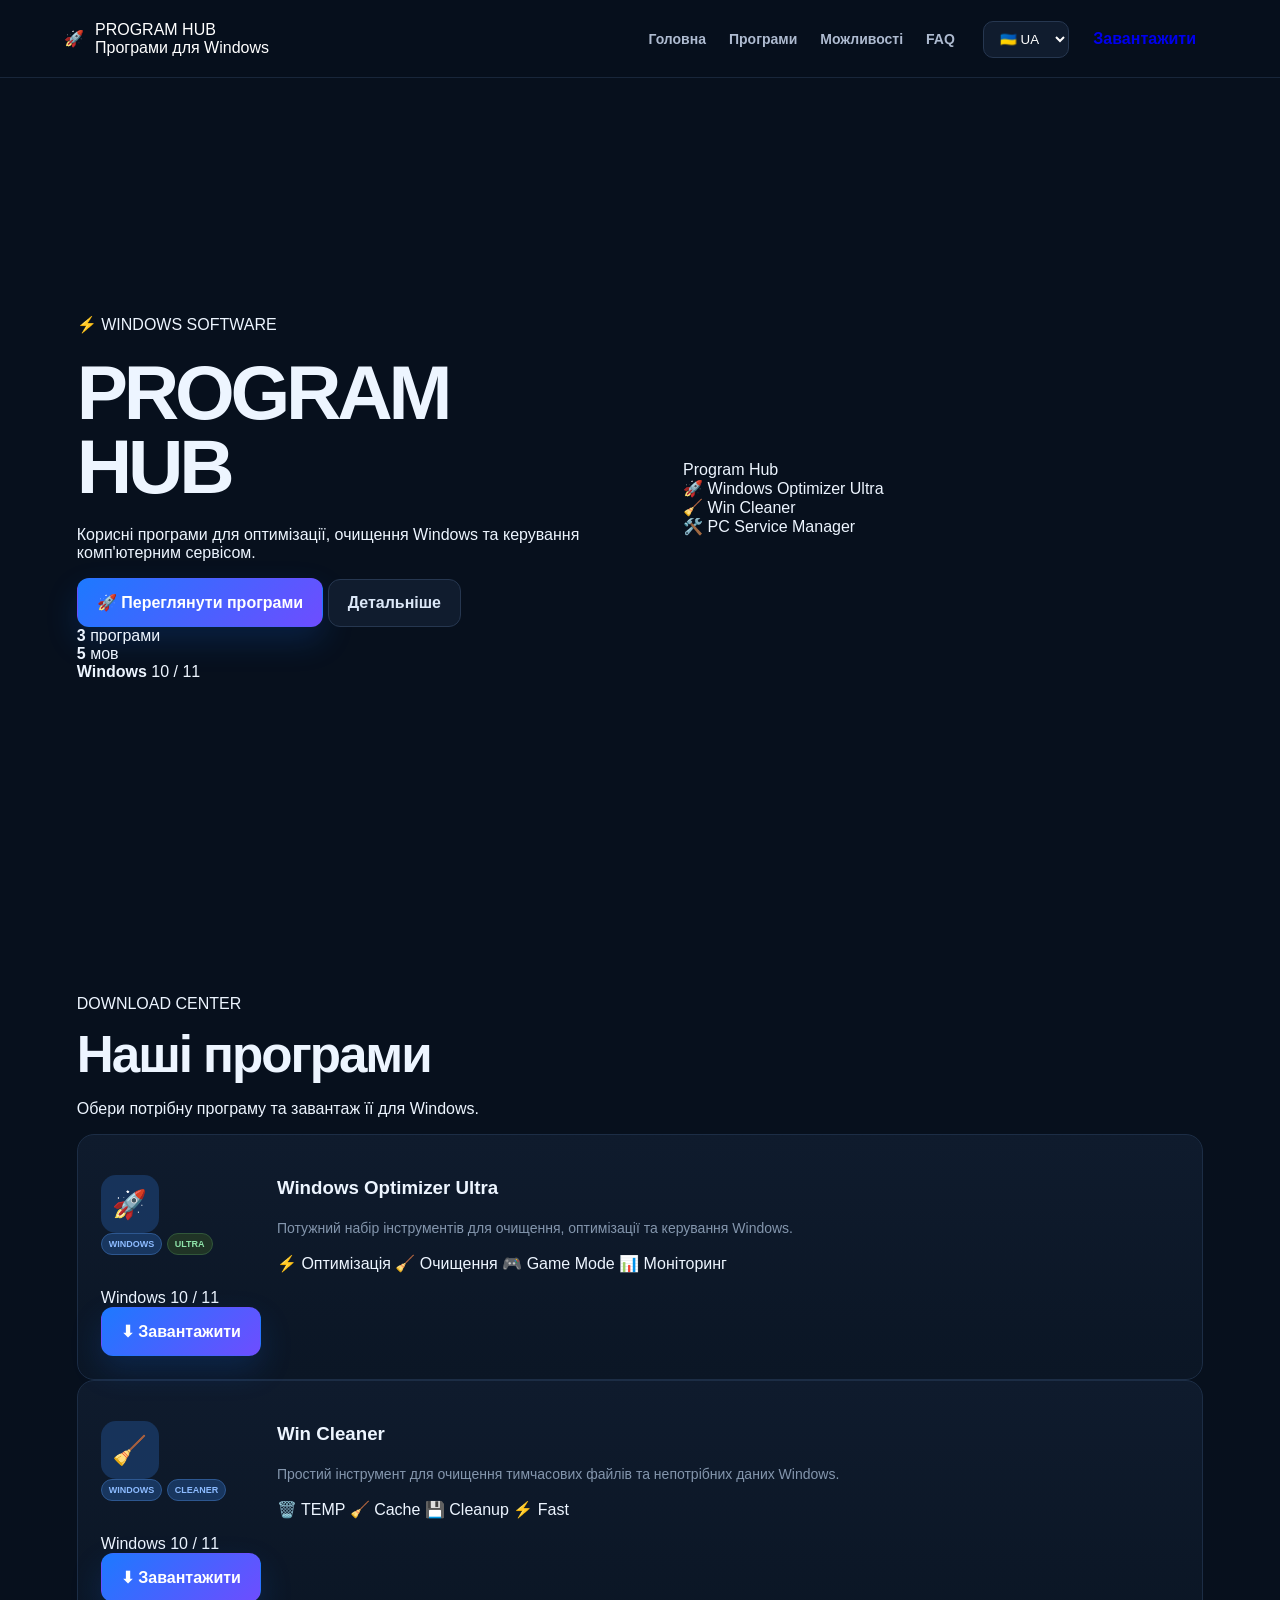
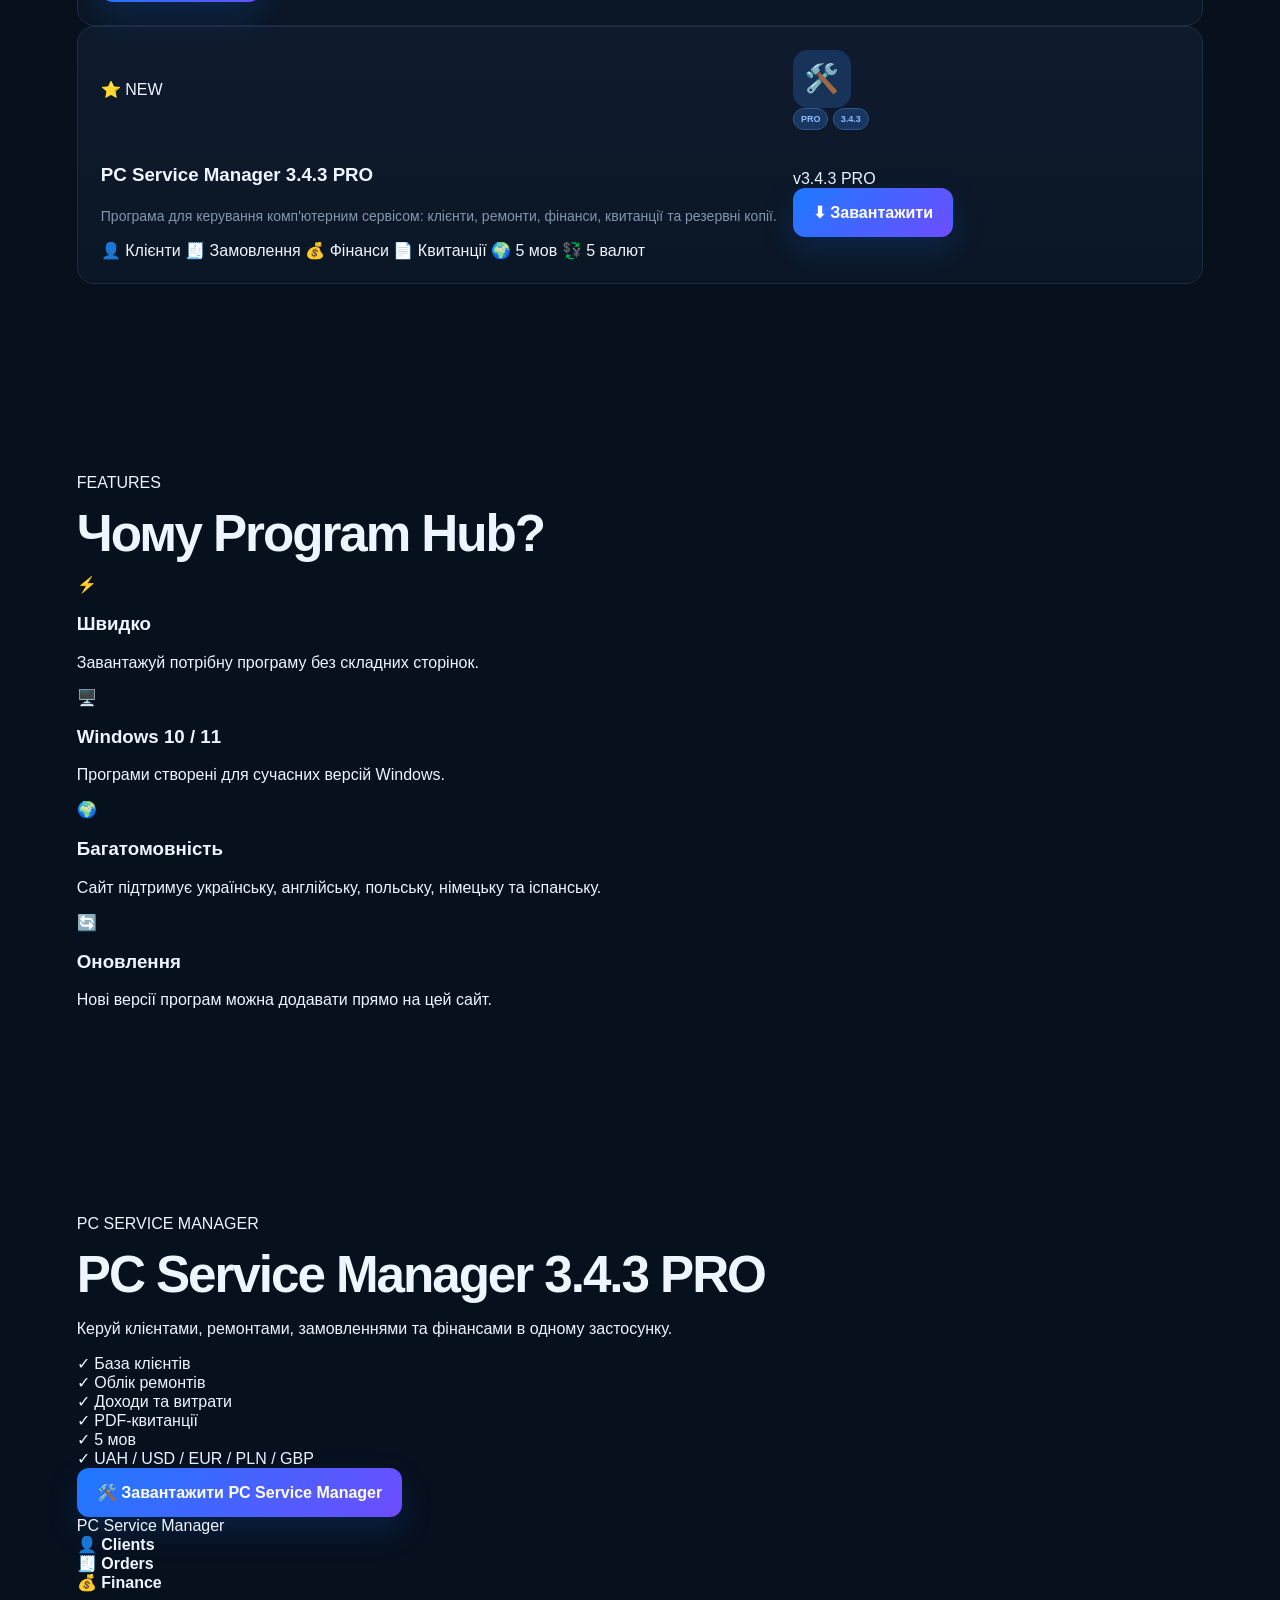
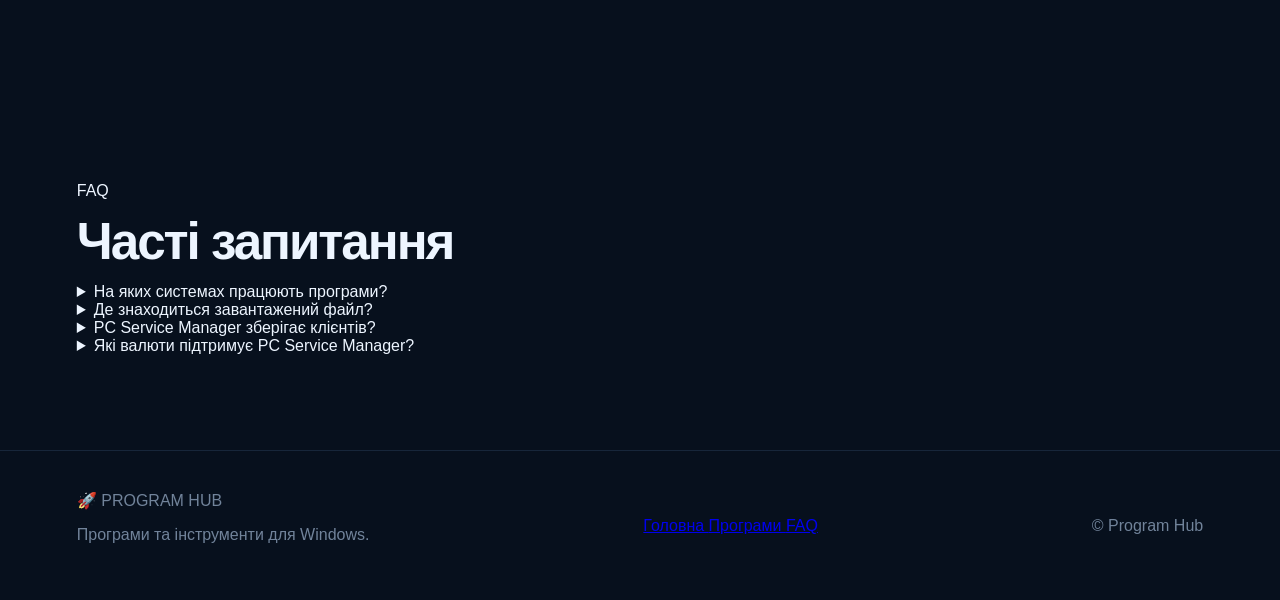
==== index.html @ ce2ace34 "Update print statement from 'Hello' to 'Goodbye'" ====
<!DOCTYPE html>
<html lang="uk">
<head>
    <meta charset="UTF-8">

    <meta
        name="viewport"
        content="width=device-width, initial-scale=1.0"
    >

    <meta
        name="description"
        content="Program Hub — програми для Windows: Windows Optimizer Ultra, Win Cleaner та PC Service Manager."
    >

    <title>Program Hub — Програми для Windows</title>

    <link rel="stylesheet" href="style.css">
</head>

<body>

    <!-- =========================
         BACKGROUND
    ========================== -->
    <div class="background-glow glow-1"></div>
    <div class="background-glow glow-2"></div>
    <div class="background-grid"></div>


    <!-- =========================
         HEADER
    ========================== -->
    <header class="header">

        <a class="logo" href="#home">

            <div class="logo-icon">
                🚀
            </div>

            <div>
                <div class="logo-title">
                    PROGRAM HUB
                </div>

                <div
                    class="logo-subtitle"
                    data-i18n="siteSubtitle"
                >
                    Програми для Windows
                </div>
            </div>

        </a>


        <nav class="nav">

            <a href="#home" data-i18n="home">
                Головна
            </a>

            <a href="#programs" data-i18n="programs">
                Програми
            </a>

            <a href="#features" data-i18n="features">
                Можливості
            </a>

            <a href="#faq">
                FAQ
            </a>

        </nav>


        <div class="header-actions">

            <select
                id="languageSelect"
                class="language-select"
                aria-label="Language"
            >
                <option value="uk">🇺🇦 UA</option>
                <option value="en">🇬🇧 EN</option>
                <option value="pl">🇵🇱 PL</option>
                <option value="de">🇩🇪 DE</option>
                <option value="es">🇪🇸 ES</option>
            </select>

            <a
                class="btn small"
                href="#programs"
                data-i18n="download"
            >
                Завантажити
            </a>

        </div>

    </header>


    <!-- =========================
         MAIN
    ========================== -->
    <main>


        <!-- =========================
             HERO
        ========================== -->
        <section id="home" class="hero">

            <div class="hero-content">

                <div class="hero-badge">
                    ⚡ WINDOWS SOFTWARE
                </div>

                <h1>
                    PROGRAM
                    <span>HUB</span>
                </h1>

                <p data-i18n="heroText">
                    Корисні програми для оптимізації,
                    очищення Windows та керування
                    комп'ютерним сервісом.
                </p>


                <div class="hero-buttons">

                    <a
                        href="#programs"
                        class="btn primary large"
                        data-i18n="viewPrograms"
                    >
                        🚀 Переглянути програми
                    </a>

                    <a
                        href="#features"
                        class="btn secondary large"
                        data-i18n="learnMore"
                    >
                        Детальніше
                    </a>

                </div>


                <div class="hero-stats">

                    <div class="hero-stat">
                        <strong>3</strong>
                        <span data-i18n="availablePrograms">
                            програми
                        </span>
                    </div>

                    <div class="hero-stat">
                        <strong>5</strong>
                        <span data-i18n="languages">
                            мов
                        </span>
                    </div>

                    <div class="hero-stat">
                        <strong>Windows</strong>
                        <span>10 / 11</span>
                    </div>

                </div>

            </div>


            <div class="hero-visual">

                <div class="hero-window">

                    <div class="window-top">

                        <div class="window-dots">
                            <span></span>
                            <span></span>
                            <span></span>
                        </div>

                        <span>
                            Program Hub
                        </span>

                    </div>


                    <div class="window-body">

                        <div class="window-app">
                            <span>🚀</span>
                            Windows Optimizer Ultra
                        </div>

                        <div class="window-app">
                            <span>🧹</span>
                            Win Cleaner
                        </div>

                        <div class="window-app active">
                            <span>🛠️</span>
                            PC Service Manager
                        </div>

                    </div>

                </div>

            </div>

        </section>


        <!-- =========================
             PROGRAMS
        ========================== -->
        <section id="programs" class="section">

            <div class="section-heading">

                <span class="section-tag">
                    DOWNLOAD CENTER
                </span>

                <h2 data-i18n="ourPrograms">
                    Наші програми
                </h2>

                <p data-i18n="programsText">
                    Обери потрібну програму та завантаж
                    її для Windows.
                </p>

            </div>


            <div class="downloads-grid">


                <!-- =========================
                     WINDOWS OPTIMIZER
                ========================== -->
                <article class="download-card">

                    <div class="card-top">

                        <div class="appicon">
                            🚀
                        </div>

                        <div class="card-tags">

                            <span class="tag">
                                WINDOWS
                            </span>

                            <span class="tag green">
                                ULTRA
                            </span>

                        </div>

                    </div>


                    <div class="app-info">

                        <h3>
                            Windows Optimizer Ultra
                        </h3>

                        <p data-i18n="optimizerDescription">
                            Потужний набір інструментів для
                            очищення, оптимізації та керування
                            Windows.
                        </p>


                        <div class="app-features">

                            <span>
                                ⚡ Оптимізація
                            </span>

                            <span>
                                🧹 Очищення
                            </span>

                            <span>
                                🎮 Game Mode
                            </span>

                            <span>
                                📊 Моніторинг
                            </span>

                        </div>

                    </div>


                    <div class="card-bottom">

                        <div class="version">
                            Windows 10 / 11
                        </div>

                        <!--
                            ВАЖЛИВО:
                            якщо твій EXE має іншу назву,
                            зміни href нижче.
                        -->
                        <a
                            class="btn primary"
                            href="Windows_Optimizer_Ultra_6_2_1.exe"
                            download
                            data-i18n="downloadButton"
                        >
                            ⬇ Завантажити
                        </a>

                    </div>

                </article>


                <!-- =========================
                     WIN CLEANER
                ========================== -->
                <article class="download-card">

                    <div class="card-top">

                        <div class="appicon">
                            🧹
                        </div>

                        <div class="card-tags">

                            <span class="tag">
                                WINDOWS
                            </span>

                            <span class="tag blue">
                                CLEANER
                            </span>

                        </div>

                    </div>


                    <div class="app-info">

                        <h3>
                            Win Cleaner
                        </h3>

                        <p data-i18n="cleanerDescription">
                            Простий інструмент для очищення
                            тимчасових файлів та непотрібних
                            даних Windows.
                        </p>


                        <div class="app-features">

                            <span>
                                🗑️ TEMP
                            </span>

                            <span>
                                🧹 Cache
                            </span>

                            <span>
                                💾 Cleanup
                            </span>

                            <span>
                                ⚡ Fast
                            </span>

                        </div>

                    </div>


                    <div class="card-bottom">

                        <div class="version">
                            Windows 10 / 11
                        </div>

                        <!-- Зміни назву, якщо EXE називається інакше -->
                        <a
                            class="btn primary"
                            href="win_cleaner.exe"
                            download
                            data-i18n="downloadButton"
                        >
                            ⬇ Завантажити
                        </a>

                    </div>

                </article>


                <!-- =========================
                     PC SERVICE MANAGER
                ========================== -->
                <article class="download-card featured-card">

                    <div class="featured-label">
                        ⭐ NEW
                    </div>


                    <div class="card-top">

                        <div class="appicon">
                            🛠️
                        </div>

                        <div class="card-tags">

                            <span class="tag">
                                PRO
                            </span>

                            <span class="tag purple">
                                3.4.3
                            </span>

                        </div>

                    </div>


                    <div class="app-info">

                        <h3>
                            PC Service Manager
                            3.4.3 PRO
                        </h3>

                        <p data-i18n="serviceDescription">
                            Програма для керування
                            комп'ютерним сервісом:
                            клієнти, ремонти, фінанси,
                            квитанції та резервні копії.
                        </p>


                        <div class="app-features">

                            <span data-i18n="clients">
                                👤 Клієнти
                            </span>

                            <span data-i18n="orders">
                                🧾 Замовлення
                            </span>

                            <span data-i18n="finance">
                                💰 Фінанси
                            </span>

                            <span data-i18n="receipts">
                                📄 Квитанції
                            </span>

                            <span data-i18n="fiveLanguages">
                                🌍 5 мов
                            </span>

                            <span data-i18n="fiveCurrencies">
                                💱 5 валют
                            </span>

                        </div>

                    </div>


                    <div class="card-bottom">

                        <div class="version">
                            v3.4.3 PRO
                        </div>

                        <!--
                            EXE у GitHub повинен називатися
                            ТОЧНО так само.
                        -->
                        <a
                            class="btn primary"
                            href="PC_Service_Manager_3.4.3_PRO.exe"
                            download
                            data-i18n="downloadButton"
                        >
                            ⬇ Завантажити
                        </a>

                    </div>

                </article>


            </div>

        </section>


        <!-- =========================
             FEATURES
        ========================== -->
        <section id="features" class="section features-section">

            <div class="section-heading">

                <span class="section-tag">
                    FEATURES
                </span>

                <h2 data-i18n="whyProgramHub">
                    Чому Program Hub?
                </h2>

            </div>


            <div class="features-grid">


                <div class="feature-card">

                    <div class="feature-icon">
                        ⚡
                    </div>

                    <h3 data-i18n="fastTitle">
                        Швидко
                    </h3>

                    <p data-i18n="fastText">
                        Завантажуй потрібну програму
                        без складних сторінок.
                    </p>

                </div>


                <div class="feature-card">

                    <div class="feature-icon">
                        🖥️
                    </div>

                    <h3>
                        Windows 10 / 11
                    </h3>

                    <p data-i18n="windowsText">
                        Програми створені для сучасних
                        версій Windows.
                    </p>

                </div>


                <div class="feature-card">

                    <div class="feature-icon">
                        🌍
                    </div>

                    <h3 data-i18n="multiLanguageTitle">
                        Багатомовність
                    </h3>

                    <p data-i18n="multiLanguageText">
                        Сайт підтримує українську,
                        англійську, польську,
                        німецьку та іспанську.
                    </p>

                </div>


                <div class="feature-card">

                    <div class="feature-icon">
                        🔄
                    </div>

                    <h3 data-i18n="updatesTitle">
                        Оновлення
                    </h3>

                    <p data-i18n="updatesText">
                        Нові версії програм можна
                        додавати прямо на цей сайт.
                    </p>

                </div>


            </div>

        </section>


        <!-- =========================
             PC SERVICE MANAGER
        ========================== -->
        <section class="section service-section">

            <div class="service-box">

                <div>

                    <span class="section-tag">
                        PC SERVICE MANAGER
                    </span>

                    <h2>
                        PC Service Manager
                        <span>3.4.3 PRO</span>
                    </h2>

                    <p data-i18n="serviceBigText">
                        Керуй клієнтами, ремонтами,
                        замовленнями та фінансами
                        в одному застосунку.
                    </p>


                    <div class="service-list">

                        <div data-i18n="serviceFeature1">
                            ✓ База клієнтів
                        </div>

                        <div data-i18n="serviceFeature2">
                            ✓ Облік ремонтів
                        </div>

                        <div data-i18n="serviceFeature3">
                            ✓ Доходи та витрати
                        </div>

                        <div data-i18n="serviceFeature4">
                            ✓ PDF-квитанції
                        </div>

                        <div data-i18n="serviceFeature5">
                            ✓ 5 мов
                        </div>

                        <div data-i18n="serviceFeature6">
                            ✓ UAH / USD / EUR / PLN / GBP
                        </div>

                    </div>


                    <a
                        class="btn primary large"
                        href="PC_Service_Manager_3.4.3_PRO.exe"
                        download
                        data-i18n="downloadService"
                    >
                        🛠️ Завантажити PC Service Manager
                    </a>

                </div>


                <div class="service-preview">

                    <div class="preview-top">
                        PC Service Manager
                    </div>

                    <div class="preview-stats">

                        <div>
                            <span>👤</span>
                            <strong>Clients</strong>
                        </div>

                        <div>
                            <span>🧾</span>
                            <strong>Orders</strong>
                        </div>

                        <div>
                            <span>💰</span>
                            <strong>Finance</strong>
                        </div>

                    </div>


                    <div class="preview-line">
                        <span></span>
                    </div>

                    <div class="preview-line small">
                        <span></span>
                    </div>

                    <div class="preview-line">
                        <span></span>
                    </div>

                </div>

            </div>

        </section>


        <!-- =========================
             FAQ
        ========================== -->
        <section id="faq" class="section faq-section">

            <div class="section-heading">

                <span class="section-tag">
                    FAQ
                </span>

                <h2 data-i18n="faqTitle">
                    Часті запитання
                </h2>

            </div>


            <div class="faq-list">


                <details>

                    <summary data-i18n="faq1Title">
                        На яких системах працюють програми?
                    </summary>

                    <p data-i18n="faq1Text">
                        Програми розраховані на Windows 10
                        та Windows 11.
                    </p>

                </details>


                <details>

                    <summary data-i18n="faq2Title">
                        Де знаходиться завантажений файл?
                    </summary>

                    <p data-i18n="faq2Text">
                        Зазвичай браузер зберігає файл
                        у папці «Завантаження».
                    </p>

                </details>


                <details>

                    <summary data-i18n="faq3Title">
                        PC Service Manager зберігає клієнтів?
                    </summary>

                    <p data-i18n="faq3Text">
                        Так. Дані програми зберігаються
                        локально у базі SQLite на комп'ютері.
                    </p>

                </details>


                <details>

                    <summary data-i18n="faq4Title">
                        Які валюти підтримує PC Service Manager?
                    </summary>

                    <p data-i18n="faq4Text">
                        UAH, USD, EUR, PLN та GBP.
                    </p>

                </details>


            </div>

        </section>


    </main>


    <!-- =========================
         FOOTER
    ========================== -->
    <footer class="footer">

        <div>

            <div class="footer-logo">
                🚀 PROGRAM HUB
            </div>

            <p data-i18n="footerText">
                Програми та інструменти для Windows.
            </p>

        </div>


        <div class="footer-links">

            <a href="#home" data-i18n="home">
                Головна
            </a>

            <a href="#programs" data-i18n="programs">
                Програми
            </a>

            <a href="#faq">
                FAQ
            </a>

        </div>


        <div class="copyright">
            © <span id="year"></span> Program Hub
        </div>

    </footer>


    <!-- =========================
         JAVASCRIPT
    ========================== -->
    <script src="script.js"></script>

</body>
</html>
---- style.css ----
*{box-sizing:border-box}html{scroll-behavior:smooth}body{margin:0;background:#07101d;color:#edf5ff;font-family:Inter,Segoe UI,Arial,sans-serif;overflow-x:hidden}.glow{position:fixed;border-radius:50%;filter:blur(130px);opacity:.28;z-index:-2}.g1{width:500px;height:500px;background:#176fff;left:-160px;top:-170px}.g2{width:600px;height:600px;background:#703cff;right:-230px;top:250px}header{height:78px;position:sticky;top:0;z-index:50;display:flex;align-items:center;gap:28px;padding:0 5vw;background:rgba(7,16,29,.8);backdrop-filter:blur(20px);border-bottom:1px solid #18263a}.logo{display:flex;align-items:center;gap:11px;color:#fff;text-decoration:none}.logo>span{width:44px;height:44px;display:grid;place-items:center;border-radius:13px;background:linear-gradient(135deg,#1977ff,#7445ff);font-size:22px}.logo b,.logo small{display:block}.logo small{font-size:10px;color:#8090a6;margin-top:2px}nav{margin-left:auto;display:flex;gap:23px}nav a{color:#aebbd0;text-decoration:none;font-size:14px;font-weight:700}nav a:hover{color:#fff}select{background:#101c2e;color:#fff;border:1px solid #263750;border-radius:10px;padding:9px 12px}.hero{min-height:calc(100vh - 78px);display:grid;grid-template-columns:1.02fr .98fr;gap:65px;align-items:center;padding:82px 6vw 64px}.badge,.eyebrow{color:#7bb1ff;font-size:11px;font-weight:900;letter-spacing:.1em}.badge{display:inline-block;background:#0f2341;border:1px solid #224a76;padding:8px 12px;border-radius:999px}.hero h1{font-size:clamp(50px,6vw,86px);line-height:.96;letter-spacing:-.055em;margin:22px 0}.hero h1 span,.hero h1 em{display:block;font-style:normal}.hero h1 em{background:linear-gradient(90deg,#4fa6ff,#8d6cff);background-clip:text;-webkit-background-clip:text;color:transparent}.hero-text>p,.lead{color:#98aac1;line-height:1.7;font-size:17px}.actions{display:flex;gap:13px;flex-wrap:wrap;margin-top:28px}.btn{display:inline-flex;align-items:center;justify-content:center;gap:8px;padding:14px 19px;border-radius:12px;text-decoration:none;font-weight:850;border:1px solid transparent}.primary{background:linear-gradient(135deg,#1d79ff,#6e4dff);color:#fff;box-shadow:0 14px 32px #1463dd33}.secondary{background:#101c2e;color:#dbe7f7;border-color:#263750}.stats{display:flex;gap:32px;margin-top:38px}.stats div{display:flex;flex-direction:column}.stats small{color:#76889f;margin-top:4px}.preview{perspective:1200px}.window{border:1px solid #263750;border-radius:20px;overflow:hidden;background:#08121f;box-shadow:0 38px 90px #0007;transform:rotateY(-4deg) rotateX(2deg)}.winbar{height:48px;background:#101b2c;border-bottom:1px solid #1d2b40;display:flex;align-items:center;gap:7px;padding:0 15px;color:#8191a8;font-size:11px}.winbar i{width:10px;height:10px;border-radius:50%;background:#ff5f57}.winbar i:nth-child(2){background:#febc2e}.winbar i:nth-child(3){background:#28c840}.winbar span{margin-left:7px}.winbar b{margin-left:auto;color:#64e6a3}.winbody{display:grid;grid-template-columns:150px 1fr;min-height:420px}.winbody aside{background:#0a1524;padding:20px 11px;border-right:1px solid #1c2a3f}.winbody aside h3{font-size:13px;margin:0 0 22px}.winbody aside span{display:block;font-size:11px;color:#8596ad;padding:10px;border-radius:8px;margin:5px 0}.winbody aside .active{background:#1769d1;color:#fff}.winbody article{padding:23px}.dash-title{display:flex;justify-content:space-between;align-items:center}.dash-title small{color:#687a92}.dash-title h3{margin:5px 0}.dash-title strong{color:#70e6a4;background:#10271f;padding:8px;border-radius:9px}.meters{display:grid;grid-template-columns:repeat(3,1fr);gap:9px;margin:20px 0}.meters>div{background:#101d31;border:1px solid #1d304b;border-radius:12px;padding:13px}.meters span{font-size:10px;color:#8fa0b7}.meters b{display:block;font-size:19px;margin:6px 0}.meters progress{width:100%;height:5px}.quick{display:grid;grid-template-columns:1fr 1fr;gap:9px}.quick button{background:#12243d;color:#cfe0f8;border:1px solid #203754;padding:14px;border-radius:10px}.strip{display:grid;grid-template-columns:repeat(4,1fr);gap:12px;padding:0 6vw 50px}.strip div{display:grid;grid-template-columns:auto 1fr;gap:5px 10px;align-items:center;padding:15px;background:#0d1929;border:1px solid #1c2a40;border-radius:13px}.strip div>span{font-size:20px;grid-row:1/3}.strip small{font-size:10px;color:#72849b}.section{padding:95px 6vw}.section h2{font-size:clamp(36px,4vw,52px);letter-spacing:-.04em;margin:12px 0}.cards{display:grid;grid-template-columns:repeat(3,1fr);gap:16px;margin-top:38px}.cards article,.download-card,.timeline>div,.faq details{background:linear-gradient(180deg,#0f1b2d,#0b1625);border:1px solid #1c2d45;border-radius:17px;padding:23px}.cards article{min-height:205px;transition:.2s}.cards article:hover{transform:translateY(-4px);border-color:#34577f}.cards article>span{font-size:27px}.cards h3{margin:17px 0 8px}.cards p,.download-card p,.timeline p,.faq p{color:#8496ad;line-height:1.6;font-size:14px}.timeline{display:grid;gap:12px;max-width:900px;margin-top:35px}.timeline>div{display:grid;grid-template-columns:auto 1fr;gap:16px}.timeline>div>b{width:42px;height:42px;display:grid;place-items:center;border-radius:11px;background:#142a49;color:#77adff}.timeline h3{margin:0}.downloads{display:grid;grid-template-columns:1.35fr .9fr;gap:16px;margin-top:34px}.download-card{display:grid;grid-template-columns:auto 1fr;gap:16px;align-items:center}.download-card.main{grid-template-columns:auto 1fr auto}.appicon{width:58px;height:58px;border-radius:15px;background:#17335a;display:grid;place-items:center;font-size:28px}.tag{display:inline-block;font-size:9px;font-weight:900;color:#8dbbff;background:#18365f;border:1px solid #2d5790;padding:5px 7px;border-radius:999px}.tag.green{color:#8fe4aa;background:#203426;border-color:#31573a}.notice{color:#8799af;font-size:12px}.faq{max-width:900px;display:grid;gap:11px;margin-top:32px}.faq summary{cursor:pointer;font-weight:800}footer{border-top:1px solid #17263a;padding:40px 6vw;display:flex;align-items:center;justify-content:space-between;color:#71839a}.reveal{opacity:0;transform:translateY(20px);transition:.7s}.reveal.visible{opacity:1;transform:none}@media(max-width:1000px){nav{display:none}.hero{grid-template-columns:1fr}.cards{grid-template-columns:repeat(2,1fr)}.downloads{grid-template-columns:1fr}}@media(max-width:650px){header{padding:0 18px}.logo b{font-size:12px}select{max-width:135px}.hero,.section{padding-left:20px;padding-right:20px}.hero h1{font-size:47px}.strip{grid-template-columns:1fr 1fr;padding-left:20px;padding-right:20px}.cards{grid-template-columns:1fr}.winbody{grid-template-columns:105px 1fr}.winbody article{padding:13px}.meters{grid-template-columns:1fr}.quick{grid-template-columns:1fr}.download-card,.download-card.main{grid-template-columns:auto 1fr}.download-card .btn{grid-column:1/-1}footer{flex-direction:column;gap:18px;align-items:flex-start}}
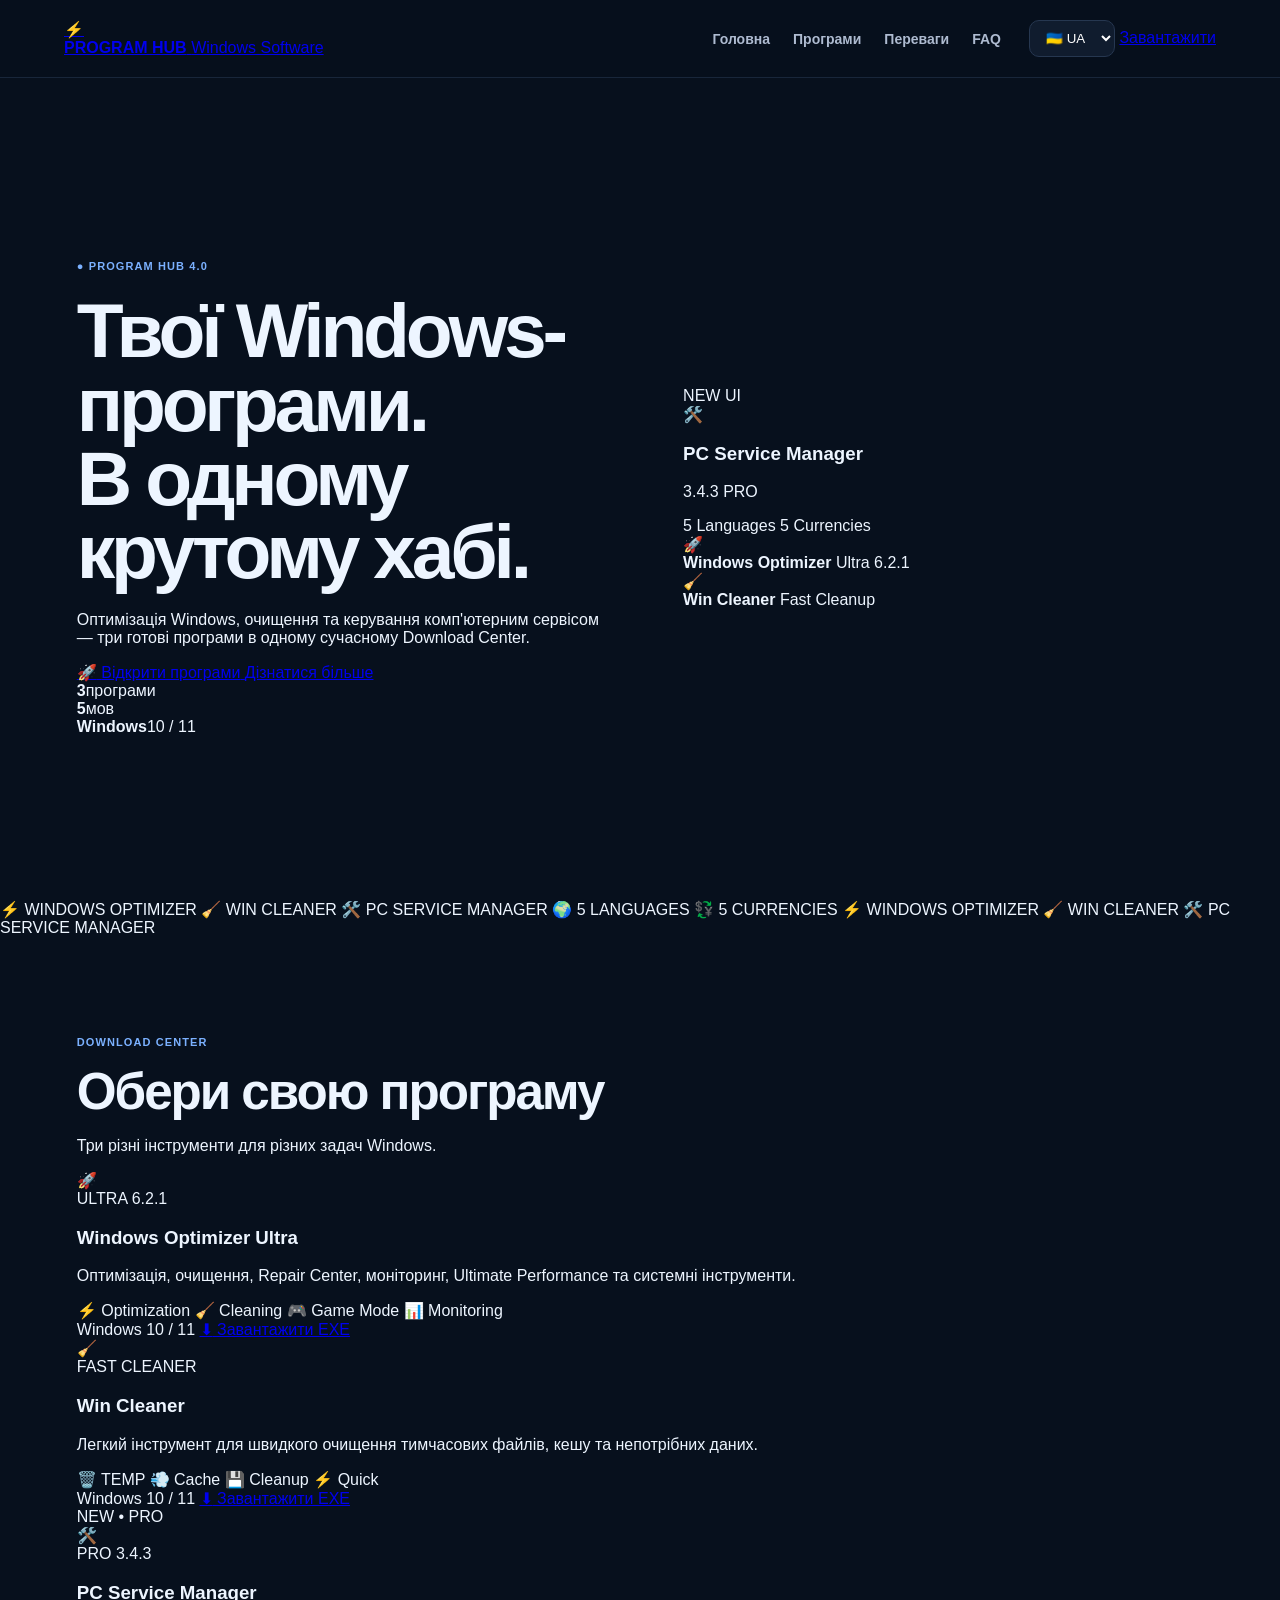
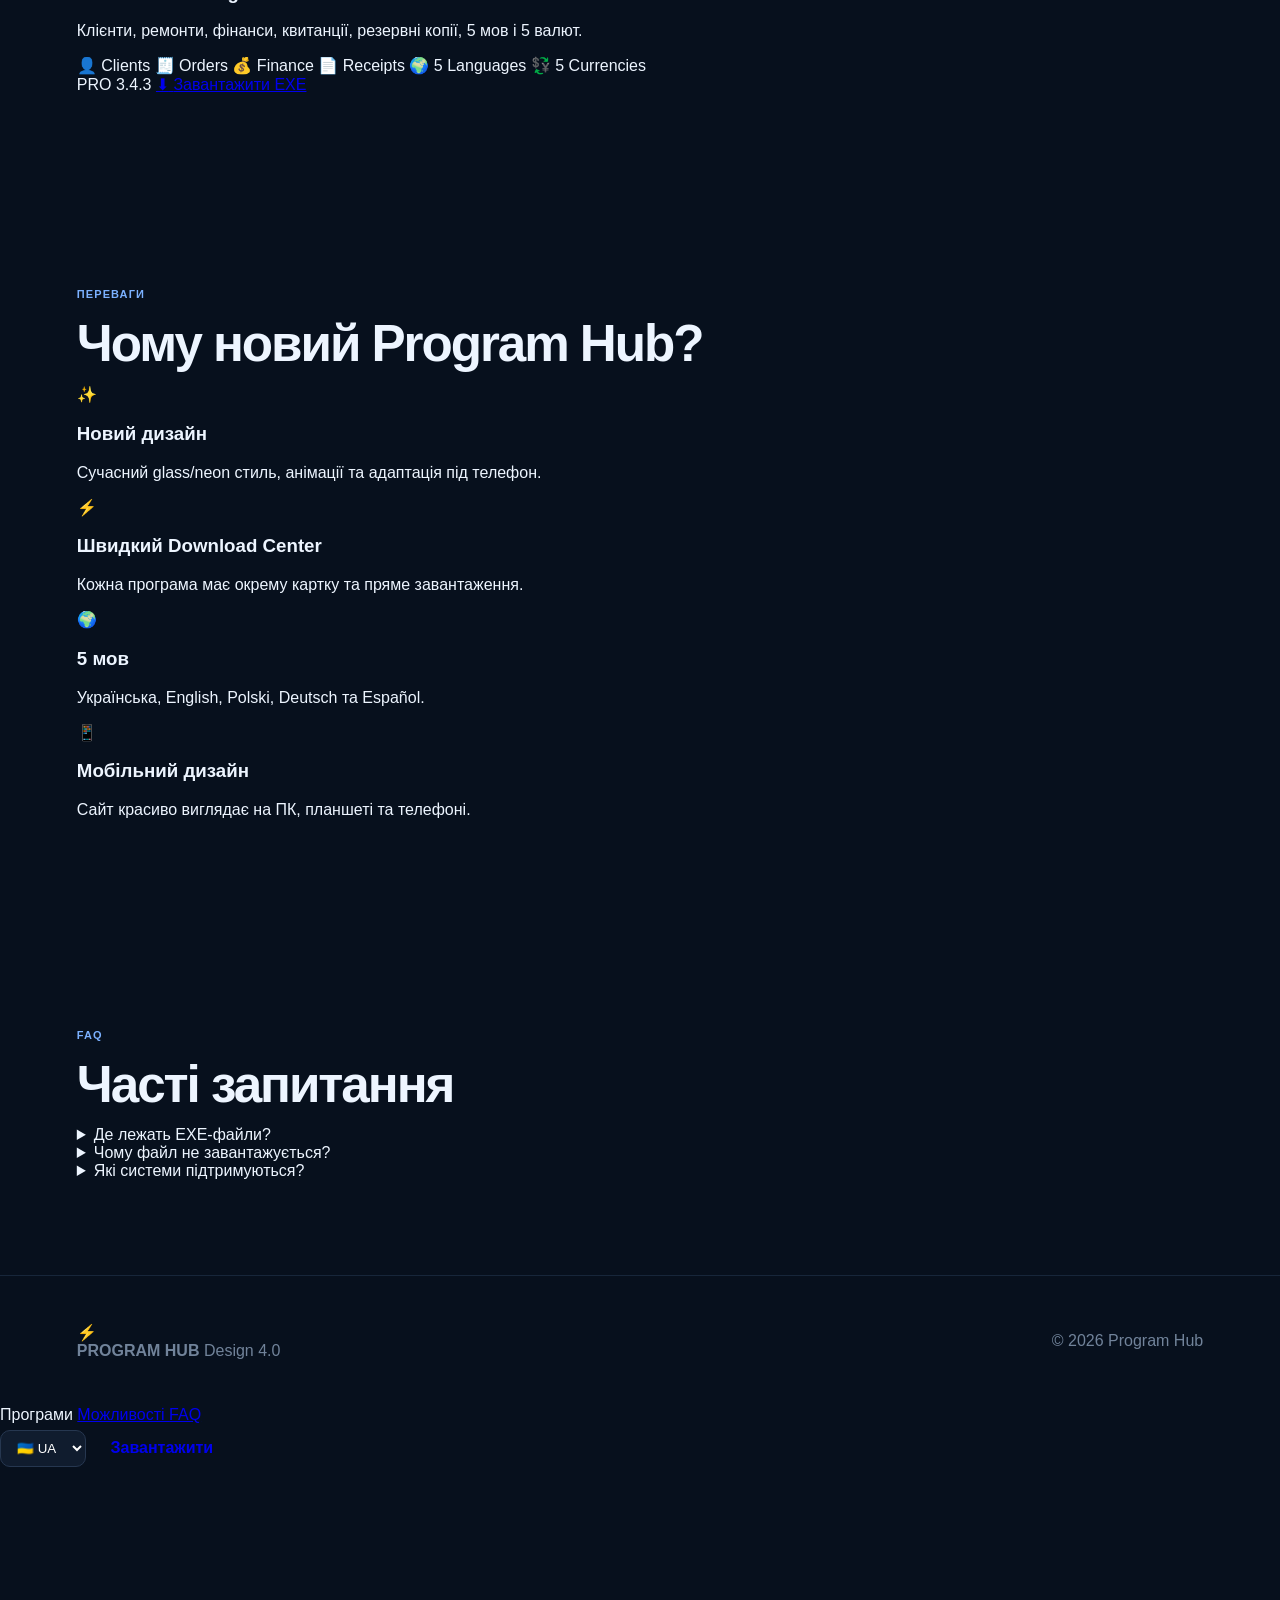
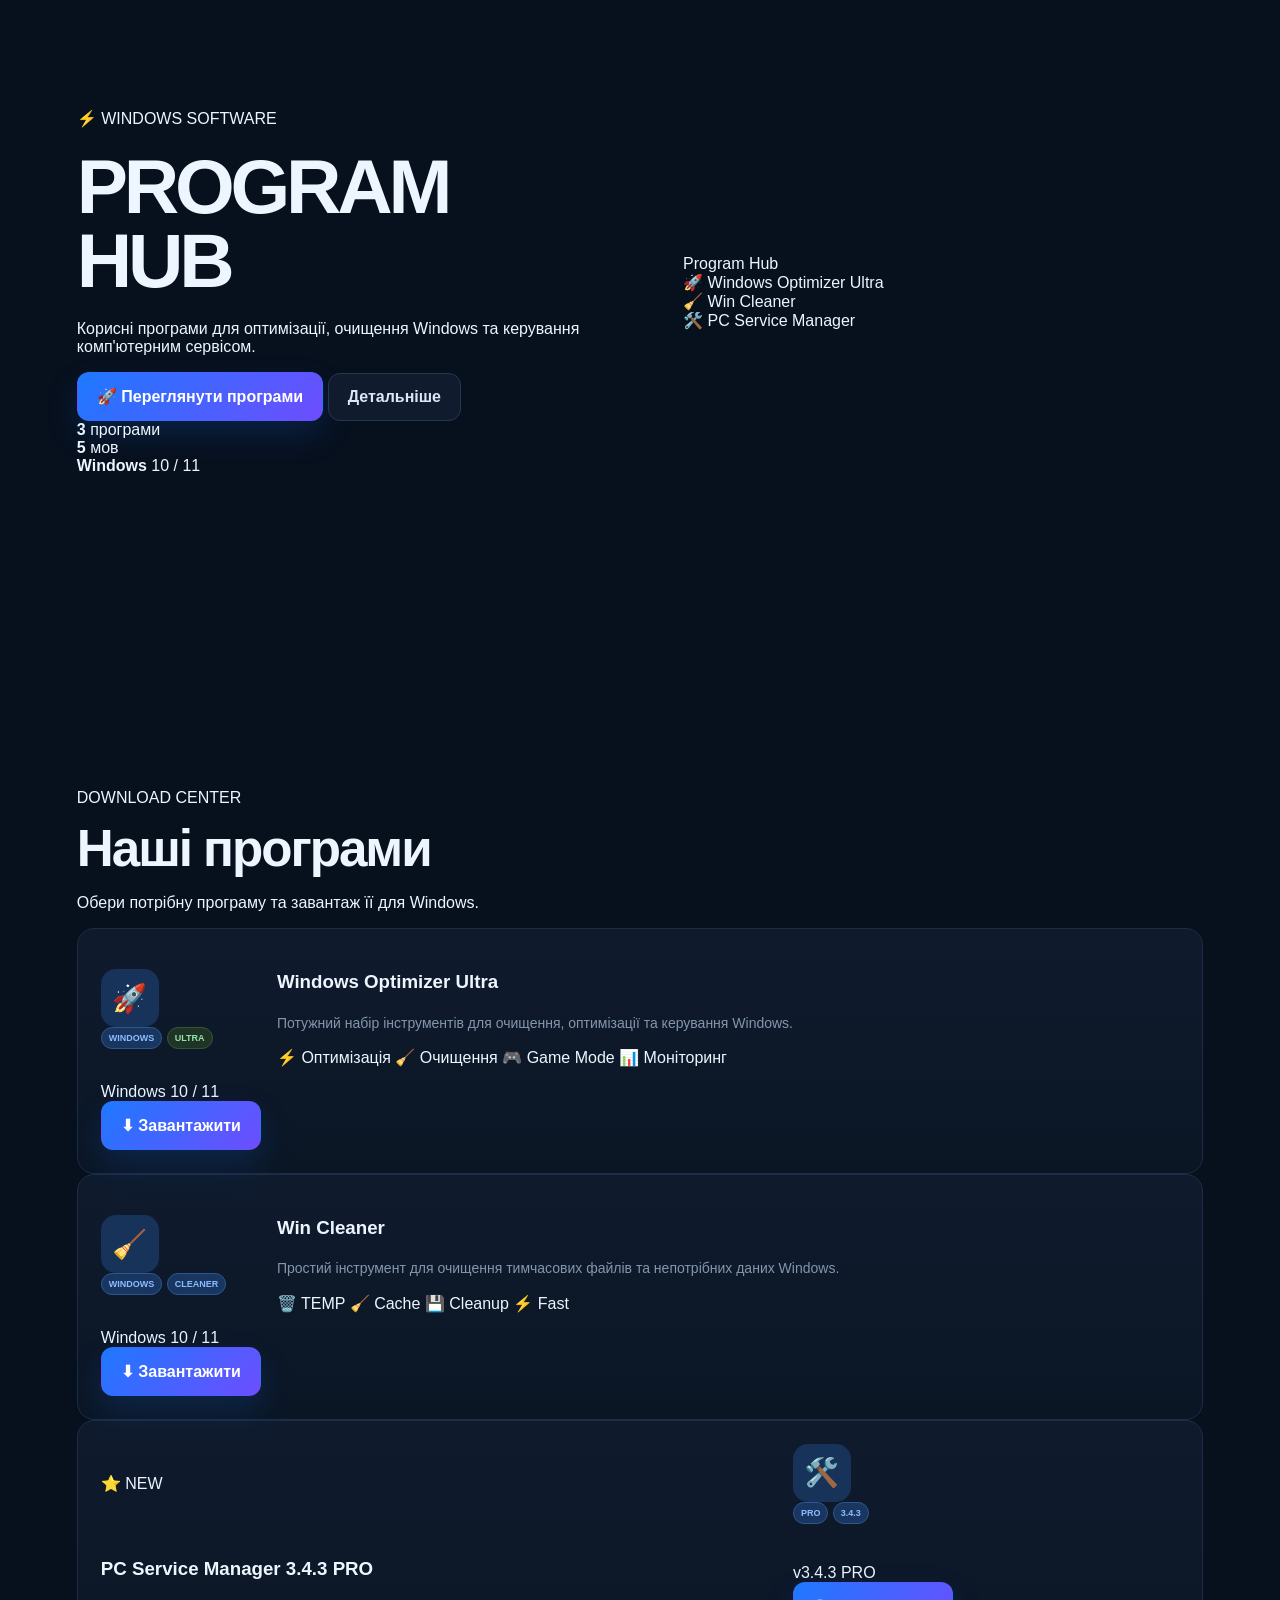
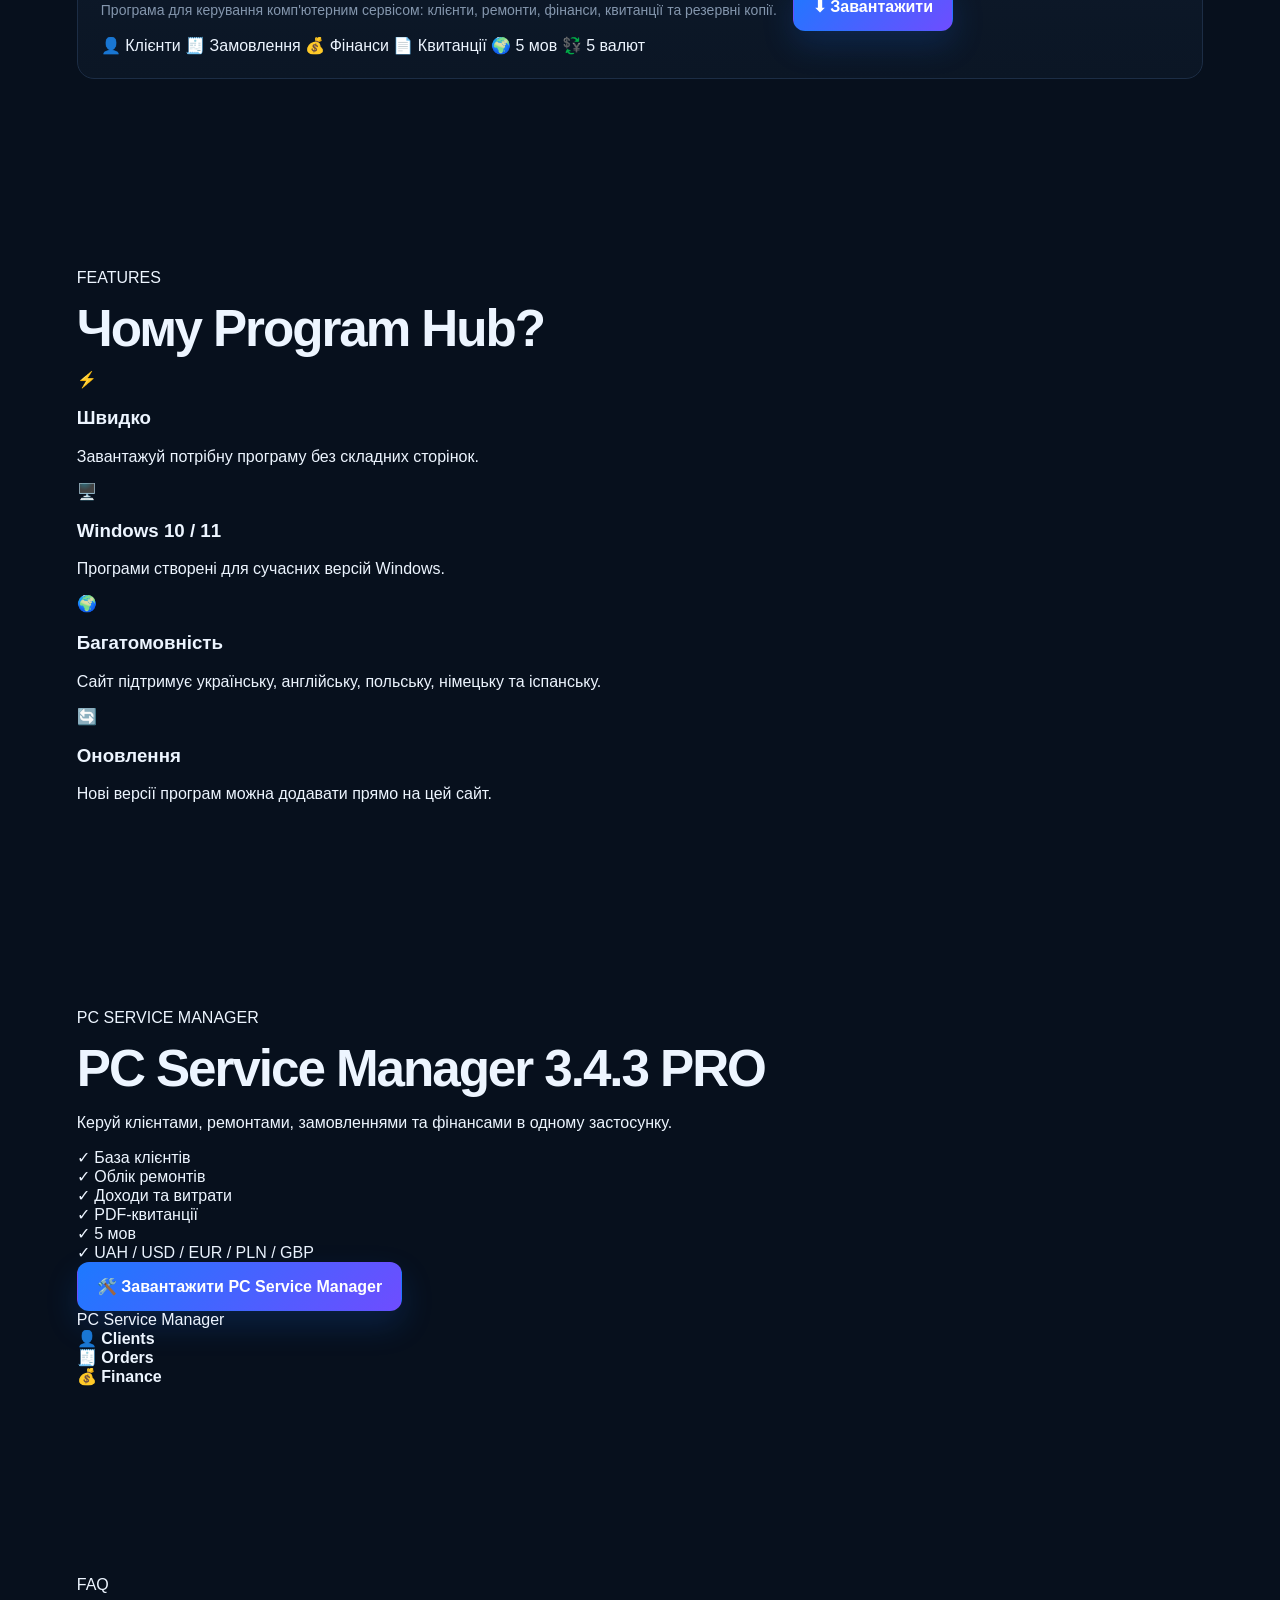
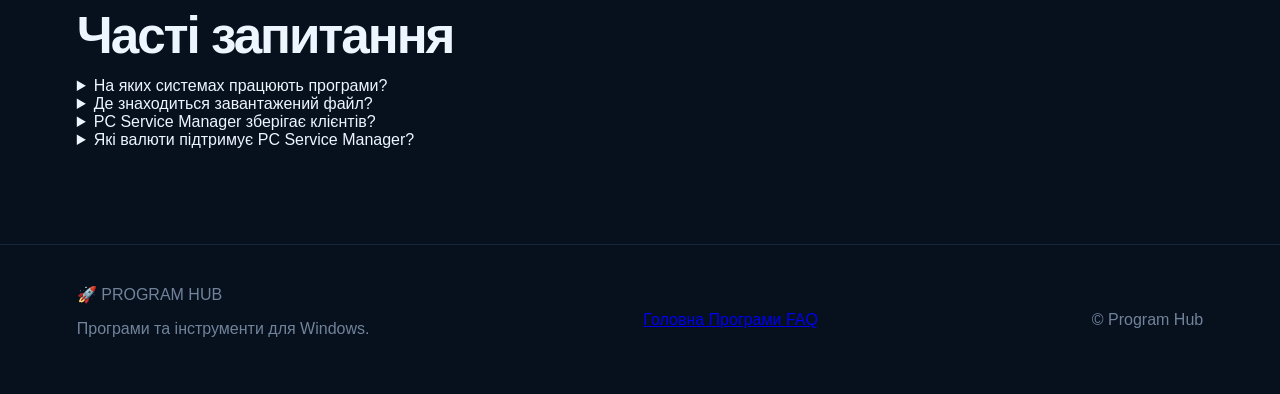
==== commit d3724e53: "Update index.html" ====
--- a/index.html
+++ b/index.html
@@ -1,67 +1,301 @@
 <!DOCTYPE html>
 <html lang="uk">
 <head>
-    <meta charset="UTF-8">
-
-    <meta
-        name="viewport"
-        content="width=device-width, initial-scale=1.0"
-    >
-
-    <meta
-        name="description"
-        content="Program Hub — програми для Windows: Windows Optimizer Ultra, Win Cleaner та PC Service Manager."
-    >
-
-    <title>Program Hub — Програми для Windows</title>
-
-    <link rel="stylesheet" href="style.css">
+  <meta charset="UTF-8">
+  <meta name="viewport" content="width=device-width, initial-scale=1.0">
+  <meta name="theme-color" content="#070b14">
+  <meta name="description" content="Program Hub — Windows Optimizer Ultra, Win Cleaner та PC Service Manager.">
+  <title>Program Hub 4.0</title>
+  <link rel="stylesheet" href="style.css">
 </head>
-
 <body>
 
-    <!-- =========================
-         BACKGROUND
-    ========================== -->
-    <div class="background-glow glow-1"></div>
-    <div class="background-glow glow-2"></div>
-    <div class="background-grid"></div>
-
-
-    <!-- =========================
-         HEADER
-    ========================== -->
-    <header class="header">
-
-        <a class="logo" href="#home">
-
-            <div class="logo-icon">
-                🚀
-            </div>
-
-            <div>
-                <div class="logo-title">
-                    PROGRAM HUB
-                </div>
-
-                <div
-                    class="logo-subtitle"
-                    data-i18n="siteSubtitle"
-                >
-                    Програми для Windows
-                </div>
-            </div>
-
-        </a>
-
-
-        <nav class="nav">
-
-            <a href="#home" data-i18n="home">
-                Головна
+  <div class="noise"></div>
+  <div class="aurora aurora-1"></div>
+  <div class="aurora aurora-2"></div>
+  <div class="aurora aurora-3"></div>
+
+  <header class="topbar">
+    <a class="brand" href="#home">
+      <div class="brand-mark">⚡</div>
+      <div>
+        <strong>PROGRAM HUB</strong>
+        <span data-i18n="brandSub">Windows Software</span>
+      </div>
+    </a>
+
+    <nav class="nav">
+      <a href="#home" data-i18n="home">Головна</a>
+      <a href="#apps" data-i18n="apps">Програми</a>
+      <a href="#why" data-i18n="why">Переваги</a>
+      <a href="#faq">FAQ</a>
+    </nav>
+
+    <div class="top-actions">
+      <select id="languageSelect" class="language-select">
+        <option value="uk">🇺🇦 UA</option>
+        <option value="en">🇬🇧 EN</option>
+        <option value="pl">🇵🇱 PL</option>
+        <option value="de">🇩🇪 DE</option>
+        <option value="es">🇪🇸 ES</option>
+      </select>
+      <a class="ghost-btn" href="#apps" data-i18n="download">Завантажити</a>
+    </div>
+  </header>
+
+  <main>
+    <section id="home" class="hero reveal">
+      <div class="hero-copy">
+        <div class="eyebrow">● PROGRAM HUB 4.0</div>
+
+        <h1>
+          <span data-i18n="hero1">Твої Windows-програми.</span>
+          <span class="gradient-title" data-i18n="hero2">В одному крутому хабі.</span>
+        </h1>
+
+        <p data-i18n="heroText">
+          Оптимізація Windows, очищення та керування комп'ютерним сервісом —
+          три готові програми в одному сучасному Download Center.
+        </p>
+
+        <div class="hero-actions">
+          <a class="primary-btn" href="#apps">
+            <span>🚀</span>
+            <span data-i18n="openApps">Відкрити програми</span>
+          </a>
+          <a class="secondary-btn" href="#why" data-i18n="learnMore">Дізнатися більше</a>
+        </div>
+
+        <div class="hero-meta">
+          <div><strong>3</strong><span data-i18n="programsCount">програми</span></div>
+          <div><strong>5</strong><span data-i18n="langsCount">мов</span></div>
+          <div><strong>Windows</strong><span>10 / 11</span></div>
+        </div>
+      </div>
+
+      <div class="hero-stage">
+        <div class="orbital-card main-card">
+          <div class="app-badge">NEW UI</div>
+          <div class="app-icon xl">🛠️</div>
+          <h3>PC Service Manager</h3>
+          <p>3.4.3 PRO</p>
+          <div class="mini-pills">
+            <span>5 Languages</span>
+            <span>5 Currencies</span>
+          </div>
+        </div>
+
+        <div class="orbital-card small-card card-left">
+          <div class="app-icon">🚀</div>
+          <strong>Windows Optimizer</strong>
+          <span>Ultra 6.2.1</span>
+        </div>
+
+        <div class="orbital-card small-card card-right">
+          <div class="app-icon">🧹</div>
+          <strong>Win Cleaner</strong>
+          <span>Fast Cleanup</span>
+        </div>
+
+        <div class="glow-ring"></div>
+      </div>
+    </section>
+
+    <section class="ticker">
+      <div class="ticker-track">
+        <span>⚡ WINDOWS OPTIMIZER</span>
+        <span>🧹 WIN CLEANER</span>
+        <span>🛠️ PC SERVICE MANAGER</span>
+        <span>🌍 5 LANGUAGES</span>
+        <span>💱 5 CURRENCIES</span>
+        <span>⚡ WINDOWS OPTIMIZER</span>
+        <span>🧹 WIN CLEANER</span>
+        <span>🛠️ PC SERVICE MANAGER</span>
+      </div>
+    </section>
+
+    <section id="apps" class="section reveal">
+      <div class="section-head">
+        <div>
+          <span class="eyebrow" data-i18n="downloadCenter">DOWNLOAD CENTER</span>
+          <h2 data-i18n="chooseApp">Обери свою програму</h2>
+        </div>
+        <p data-i18n="appsIntro">Три різні інструменти для різних задач Windows.</p>
+      </div>
+
+      <div class="app-grid">
+
+        <article class="app-card optimizer-card">
+          <div class="card-glow"></div>
+          <div class="card-header">
+            <div class="app-icon">🚀</div>
+            <div class="badges">
+              <span>ULTRA</span>
+              <span>6.2.1</span>
+            </div>
+          </div>
+
+          <h3>Windows Optimizer Ultra</h3>
+          <p data-i18n="optimizerText">Оптимізація, очищення, Repair Center, моніторинг, Ultimate Performance та системні інструменти.</p>
+
+          <div class="feature-pills">
+            <span>⚡ Optimization</span>
+            <span>🧹 Cleaning</span>
+            <span>🎮 Game Mode</span>
+            <span>📊 Monitoring</span>
+          </div>
+
+          <div class="card-footer">
+            <span>Windows 10 / 11</span>
+            <a href="Windows_Optimizer_Ultra_6_2_1.exe" download class="download-btn">
+              <span>⬇</span>
+              <span data-i18n="downloadExe">Завантажити EXE</span>
             </a>
-
-            <a href="#programs" data-i18n="programs">
+          </div>
+        </article>
+
+        <article class="app-card cleaner-card">
+          <div class="card-glow"></div>
+          <div class="card-header">
+            <div class="app-icon">🧹</div>
+            <div class="badges">
+              <span>FAST</span>
+              <span>CLEANER</span>
+            </div>
+          </div>
+
+          <h3>Win Cleaner</h3>
+          <p data-i18n="cleanerText">Легкий інструмент для швидкого очищення тимчасових файлів, кешу та непотрібних даних.</p>
+
+          <div class="feature-pills">
+            <span>🗑️ TEMP</span>
+            <span>💨 Cache</span>
+            <span>💾 Cleanup</span>
+            <span>⚡ Quick</span>
+          </div>
+
+          <div class="card-footer">
+            <span>Windows 10 / 11</span>
+            <a href="win_cleaner.exe" download class="download-btn">
+              <span>⬇</span>
+              <span data-i18n="downloadExe">Завантажити EXE</span>
+            </a>
+          </div>
+        </article>
+
+        <article class="app-card service-card featured">
+          <div class="featured-ribbon">NEW • PRO</div>
+          <div class="card-glow"></div>
+
+          <div class="card-header">
+            <div class="app-icon">🛠️</div>
+            <div class="badges">
+              <span>PRO</span>
+              <span>3.4.3</span>
+            </div>
+          </div>
+
+          <h3>PC Service Manager</h3>
+          <p data-i18n="serviceText">Клієнти, ремонти, фінанси, квитанції, резервні копії, 5 мов і 5 валют.</p>
+
+          <div class="feature-pills">
+            <span>👤 Clients</span>
+            <span>🧾 Orders</span>
+            <span>💰 Finance</span>
+            <span>📄 Receipts</span>
+            <span>🌍 5 Languages</span>
+            <span>💱 5 Currencies</span>
+          </div>
+
+          <div class="card-footer">
+            <span>PRO 3.4.3</span>
+            <a href="PC_Service_Manager_3.4.3_PRO.exe" download class="download-btn">
+              <span>⬇</span>
+              <span data-i18n="downloadExe">Завантажити EXE</span>
+            </a>
+          </div>
+        </article>
+
+      </div>
+    </section>
+
+    <section id="why" class="section reveal">
+      <div class="section-head centered">
+        <div>
+          <span class="eyebrow" data-i18n="why">ПЕРЕВАГИ</span>
+          <h2 data-i18n="whyTitle">Чому новий Program Hub?</h2>
+        </div>
+      </div>
+
+      <div class="why-grid">
+        <article>
+          <div class="why-icon">✨</div>
+          <h3 data-i18n="w1">Новий дизайн</h3>
+          <p data-i18n="w1t">Сучасний glass/neon стиль, анімації та адаптація під телефон.</p>
+        </article>
+
+        <article>
+          <div class="why-icon">⚡</div>
+          <h3 data-i18n="w2">Швидкий Download Center</h3>
+          <p data-i18n="w2t">Кожна програма має окрему картку та пряме завантаження.</p>
+        </article>
+
+        <article>
+          <div class="why-icon">🌍</div>
+          <h3 data-i18n="w3">5 мов</h3>
+          <p data-i18n="w3t">Українська, English, Polski, Deutsch та Español.</p>
+        </article>
+
+        <article>
+          <div class="why-icon">📱</div>
+          <h3 data-i18n="w4">Мобільний дизайн</h3>
+          <p data-i18n="w4t">Сайт красиво виглядає на ПК, планшеті та телефоні.</p>
+        </article>
+      </div>
+    </section>
+
+    <section id="faq" class="section reveal">
+      <div class="section-head">
+        <div>
+          <span class="eyebrow">FAQ</span>
+          <h2 data-i18n="faqTitle">Часті запитання</h2>
+        </div>
+      </div>
+
+      <div class="faq-list">
+        <details>
+          <summary data-i18n="q1">Де лежать EXE-файли?</summary>
+          <p data-i18n="a1">Поруч із index.html у корені GitHub Pages.</p>
+        </details>
+
+        <details>
+          <summary data-i18n="q2">Чому файл не завантажується?</summary>
+          <p data-i18n="a2">Перевір точну назву файла в GitHub і значення href у кнопці.</p>
+        </details>
+
+        <details>
+          <summary data-i18n="q3">Які системи підтримуються?</summary>
+          <p data-i18n="a3">Сайт орієнтований на Windows 10 та Windows 11.</p>
+        </details>
+      </div>
+    </section>
+  </main>
+
+  <footer>
+    <div class="brand">
+      <div class="brand-mark">⚡</div>
+      <div>
+        <strong>PROGRAM HUB</strong>
+        <span>Design 4.0</span>
+      </div>
+    </div>
+
+    <p>© 2026 Program Hub</p>
+  </footer>
+
+  <script src="script.js"></script>
+</body>
+</html>
                 Програми
             </a>
 
@@ -509,7 +743,7 @@
                         -->
                         <a
                             class="btn primary"
-                            href="PC_Service_Manager_3.4.3_PRO.exe"
+                            href="PC_Service_Manager_3.4.2_PRO.exe"
                             download
                             data-i18n="downloadButton"
                         >
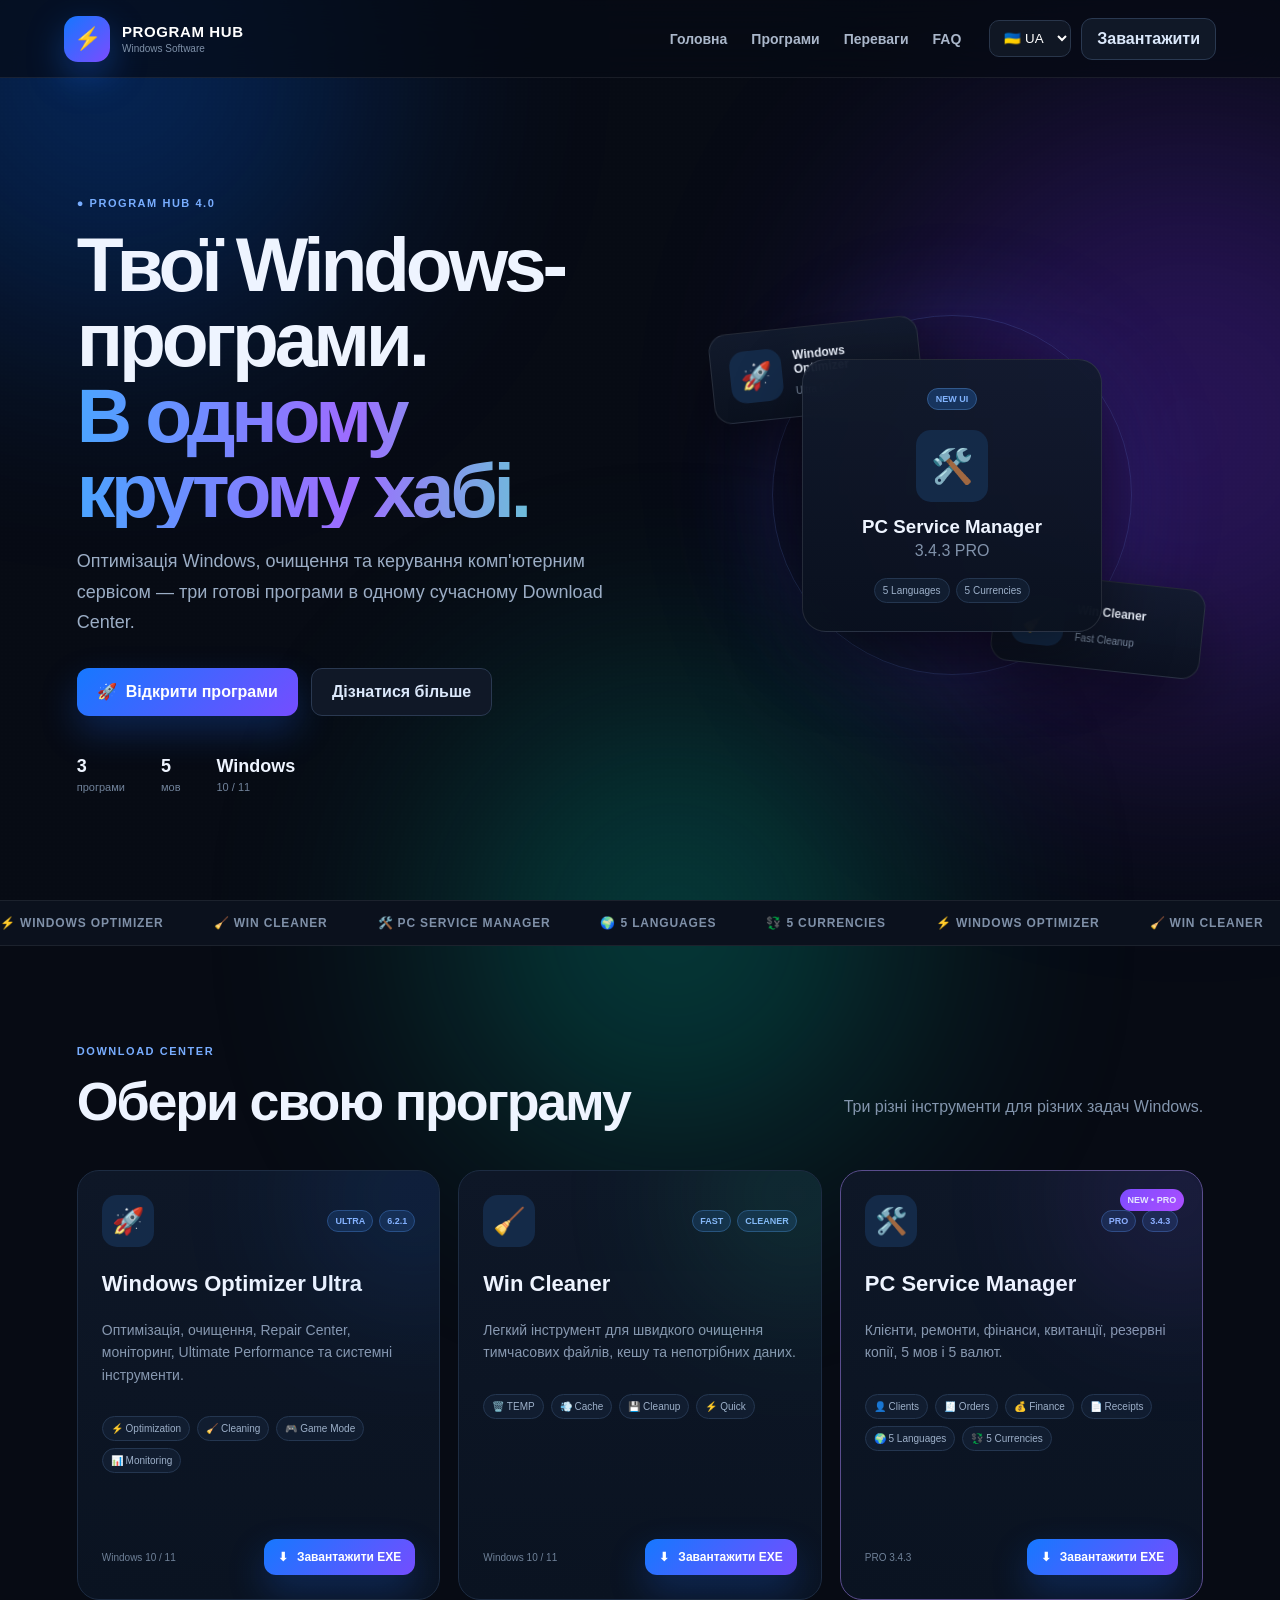
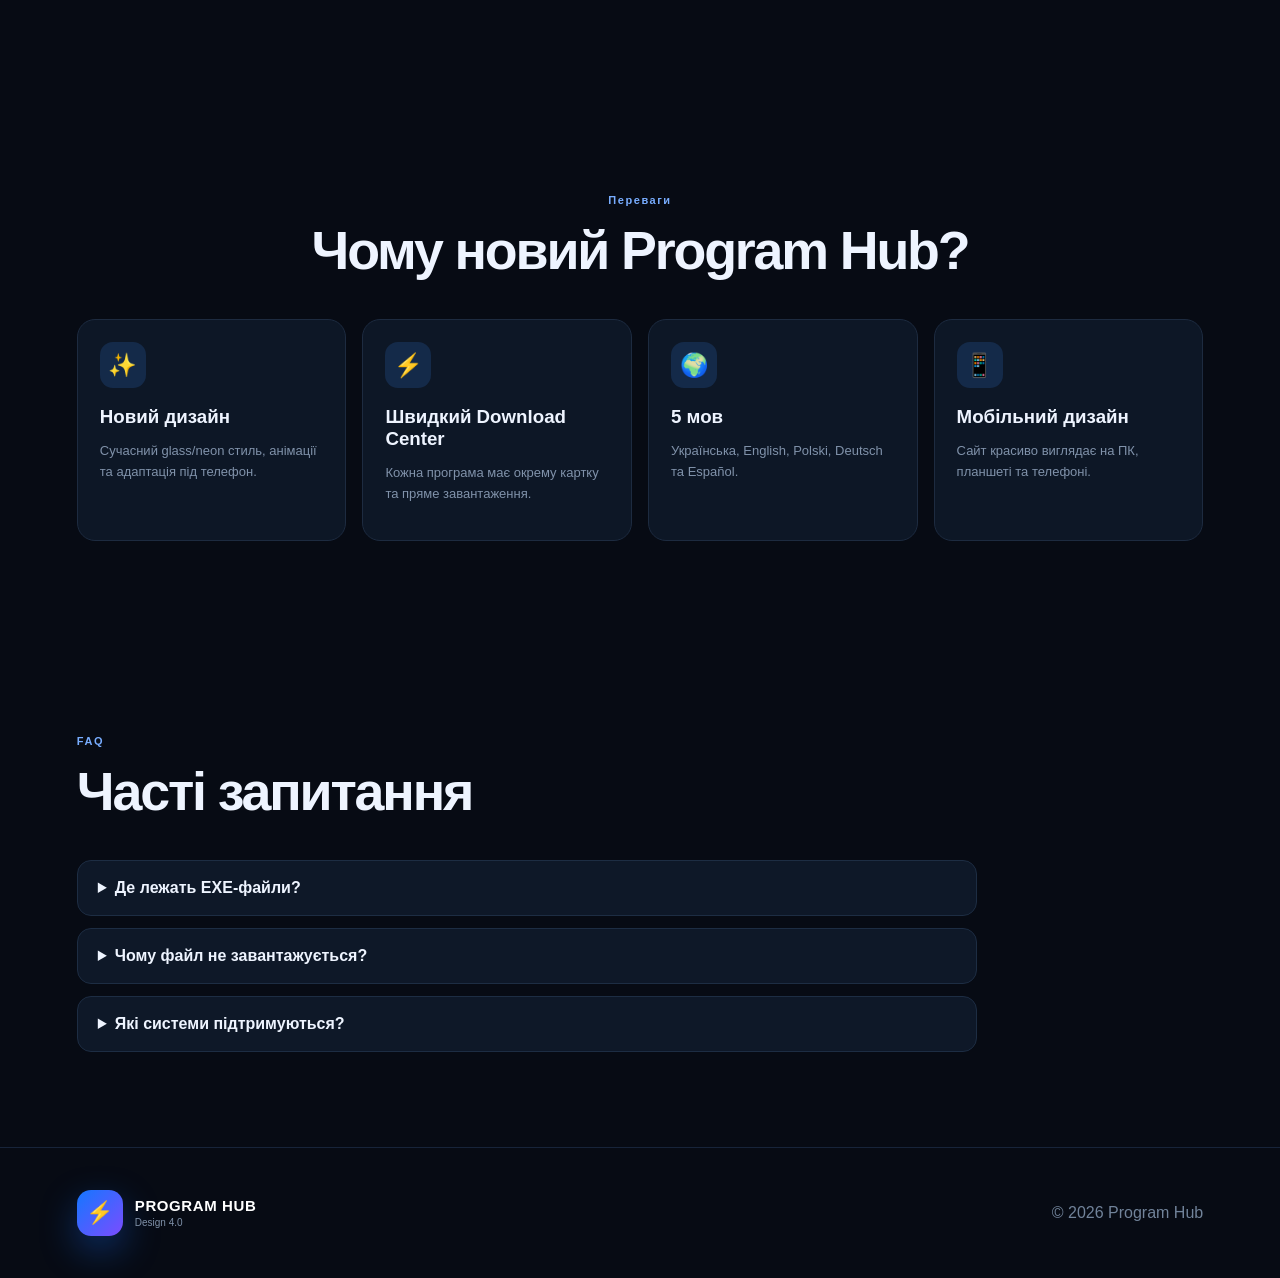
==== commit 8fb89cc5: "Update index.html" ====
--- a/index.html
+++ b/index.html
@@ -1,306 +1,61 @@
 <!DOCTYPE html>
 <html lang="uk">
 <head>
-  <meta charset="UTF-8">
-  <meta name="viewport" content="width=device-width, initial-scale=1.0">
-  <meta name="theme-color" content="#070b14">
-  <meta name="description" content="Program Hub — Windows Optimizer Ultra, Win Cleaner та PC Service Manager.">
-  <title>Program Hub 4.0</title>
-  <link rel="stylesheet" href="style.css">
+    <meta charset="UTF-8">
+    <meta name="viewport" content="width=device-width, initial-scale=1.0">
+    <meta name="theme-color" content="#070b14">
+
+    <meta
+        name="description"
+        content="Program Hub — Windows Optimizer Ultra, Win Cleaner та PC Service Manager."
+    >
+
+    <title>Program Hub 4.0</title>
+
+    <link rel="stylesheet" href="style.css">
 </head>
+
 <body>
 
-  <div class="noise"></div>
-  <div class="aurora aurora-1"></div>
-  <div class="aurora aurora-2"></div>
-  <div class="aurora aurora-3"></div>
-
-  <header class="topbar">
-    <a class="brand" href="#home">
-      <div class="brand-mark">⚡</div>
-      <div>
-        <strong>PROGRAM HUB</strong>
-        <span data-i18n="brandSub">Windows Software</span>
-      </div>
-    </a>
-
-    <nav class="nav">
-      <a href="#home" data-i18n="home">Головна</a>
-      <a href="#apps" data-i18n="apps">Програми</a>
-      <a href="#why" data-i18n="why">Переваги</a>
-      <a href="#faq">FAQ</a>
-    </nav>
-
-    <div class="top-actions">
-      <select id="languageSelect" class="language-select">
-        <option value="uk">🇺🇦 UA</option>
-        <option value="en">🇬🇧 EN</option>
-        <option value="pl">🇵🇱 PL</option>
-        <option value="de">🇩🇪 DE</option>
-        <option value="es">🇪🇸 ES</option>
-      </select>
-      <a class="ghost-btn" href="#apps" data-i18n="download">Завантажити</a>
-    </div>
-  </header>
-
-  <main>
-    <section id="home" class="hero reveal">
-      <div class="hero-copy">
-        <div class="eyebrow">● PROGRAM HUB 4.0</div>
-
-        <h1>
-          <span data-i18n="hero1">Твої Windows-програми.</span>
-          <span class="gradient-title" data-i18n="hero2">В одному крутому хабі.</span>
-        </h1>
-
-        <p data-i18n="heroText">
-          Оптимізація Windows, очищення та керування комп'ютерним сервісом —
-          три готові програми в одному сучасному Download Center.
-        </p>
-
-        <div class="hero-actions">
-          <a class="primary-btn" href="#apps">
-            <span>🚀</span>
-            <span data-i18n="openApps">Відкрити програми</span>
-          </a>
-          <a class="secondary-btn" href="#why" data-i18n="learnMore">Дізнатися більше</a>
-        </div>
-
-        <div class="hero-meta">
-          <div><strong>3</strong><span data-i18n="programsCount">програми</span></div>
-          <div><strong>5</strong><span data-i18n="langsCount">мов</span></div>
-          <div><strong>Windows</strong><span>10 / 11</span></div>
-        </div>
-      </div>
-
-      <div class="hero-stage">
-        <div class="orbital-card main-card">
-          <div class="app-badge">NEW UI</div>
-          <div class="app-icon xl">🛠️</div>
-          <h3>PC Service Manager</h3>
-          <p>3.4.3 PRO</p>
-          <div class="mini-pills">
-            <span>5 Languages</span>
-            <span>5 Currencies</span>
-          </div>
-        </div>
-
-        <div class="orbital-card small-card card-left">
-          <div class="app-icon">🚀</div>
-          <strong>Windows Optimizer</strong>
-          <span>Ultra 6.2.1</span>
-        </div>
-
-        <div class="orbital-card small-card card-right">
-          <div class="app-icon">🧹</div>
-          <strong>Win Cleaner</strong>
-          <span>Fast Cleanup</span>
-        </div>
-
-        <div class="glow-ring"></div>
-      </div>
-    </section>
-
-    <section class="ticker">
-      <div class="ticker-track">
-        <span>⚡ WINDOWS OPTIMIZER</span>
-        <span>🧹 WIN CLEANER</span>
-        <span>🛠️ PC SERVICE MANAGER</span>
-        <span>🌍 5 LANGUAGES</span>
-        <span>💱 5 CURRENCIES</span>
-        <span>⚡ WINDOWS OPTIMIZER</span>
-        <span>🧹 WIN CLEANER</span>
-        <span>🛠️ PC SERVICE MANAGER</span>
-      </div>
-    </section>
-
-    <section id="apps" class="section reveal">
-      <div class="section-head">
-        <div>
-          <span class="eyebrow" data-i18n="downloadCenter">DOWNLOAD CENTER</span>
-          <h2 data-i18n="chooseApp">Обери свою програму</h2>
-        </div>
-        <p data-i18n="appsIntro">Три різні інструменти для різних задач Windows.</p>
-      </div>
-
-      <div class="app-grid">
-
-        <article class="app-card optimizer-card">
-          <div class="card-glow"></div>
-          <div class="card-header">
-            <div class="app-icon">🚀</div>
-            <div class="badges">
-              <span>ULTRA</span>
-              <span>6.2.1</span>
-            </div>
-          </div>
-
-          <h3>Windows Optimizer Ultra</h3>
-          <p data-i18n="optimizerText">Оптимізація, очищення, Repair Center, моніторинг, Ultimate Performance та системні інструменти.</p>
-
-          <div class="feature-pills">
-            <span>⚡ Optimization</span>
-            <span>🧹 Cleaning</span>
-            <span>🎮 Game Mode</span>
-            <span>📊 Monitoring</span>
-          </div>
-
-          <div class="card-footer">
-            <span>Windows 10 / 11</span>
-            <a href="Windows_Optimizer_Ultra_6_2_1.exe" download class="download-btn">
-              <span>⬇</span>
-              <span data-i18n="downloadExe">Завантажити EXE</span>
+    <!-- BACKGROUND -->
+    <div class="noise"></div>
+    <div class="aurora aurora-1"></div>
+    <div class="aurora aurora-2"></div>
+    <div class="aurora aurora-3"></div>
+
+
+    <!-- HEADER -->
+    <header class="topbar">
+
+        <a class="brand" href="#home">
+
+            <div class="brand-mark">
+                ⚡
+            </div>
+
+            <div>
+                <strong>PROGRAM HUB</strong>
+
+                <span data-i18n="brandSub">
+                    Windows Software
+                </span>
+            </div>
+
+        </a>
+
+
+        <nav class="nav">
+
+            <a href="#home" data-i18n="home">
+                Головна
             </a>
-          </div>
-        </article>
-
-        <article class="app-card cleaner-card">
-          <div class="card-glow"></div>
-          <div class="card-header">
-            <div class="app-icon">🧹</div>
-            <div class="badges">
-              <span>FAST</span>
-              <span>CLEANER</span>
-            </div>
-          </div>
-
-          <h3>Win Cleaner</h3>
-          <p data-i18n="cleanerText">Легкий інструмент для швидкого очищення тимчасових файлів, кешу та непотрібних даних.</p>
-
-          <div class="feature-pills">
-            <span>🗑️ TEMP</span>
-            <span>💨 Cache</span>
-            <span>💾 Cleanup</span>
-            <span>⚡ Quick</span>
-          </div>
-
-          <div class="card-footer">
-            <span>Windows 10 / 11</span>
-            <a href="win_cleaner.exe" download class="download-btn">
-              <span>⬇</span>
-              <span data-i18n="downloadExe">Завантажити EXE</span>
-            </a>
-          </div>
-        </article>
-
-        <article class="app-card service-card featured">
-          <div class="featured-ribbon">NEW • PRO</div>
-          <div class="card-glow"></div>
-
-          <div class="card-header">
-            <div class="app-icon">🛠️</div>
-            <div class="badges">
-              <span>PRO</span>
-              <span>3.4.3</span>
-            </div>
-          </div>
-
-          <h3>PC Service Manager</h3>
-          <p data-i18n="serviceText">Клієнти, ремонти, фінанси, квитанції, резервні копії, 5 мов і 5 валют.</p>
-
-          <div class="feature-pills">
-            <span>👤 Clients</span>
-            <span>🧾 Orders</span>
-            <span>💰 Finance</span>
-            <span>📄 Receipts</span>
-            <span>🌍 5 Languages</span>
-            <span>💱 5 Currencies</span>
-          </div>
-
-          <div class="card-footer">
-            <span>PRO 3.4.3</span>
-            <a href="PC_Service_Manager_3.4.3_PRO.exe" download class="download-btn">
-              <span>⬇</span>
-              <span data-i18n="downloadExe">Завантажити EXE</span>
-            </a>
-          </div>
-        </article>
-
-      </div>
-    </section>
-
-    <section id="why" class="section reveal">
-      <div class="section-head centered">
-        <div>
-          <span class="eyebrow" data-i18n="why">ПЕРЕВАГИ</span>
-          <h2 data-i18n="whyTitle">Чому новий Program Hub?</h2>
-        </div>
-      </div>
-
-      <div class="why-grid">
-        <article>
-          <div class="why-icon">✨</div>
-          <h3 data-i18n="w1">Новий дизайн</h3>
-          <p data-i18n="w1t">Сучасний glass/neon стиль, анімації та адаптація під телефон.</p>
-        </article>
-
-        <article>
-          <div class="why-icon">⚡</div>
-          <h3 data-i18n="w2">Швидкий Download Center</h3>
-          <p data-i18n="w2t">Кожна програма має окрему картку та пряме завантаження.</p>
-        </article>
-
-        <article>
-          <div class="why-icon">🌍</div>
-          <h3 data-i18n="w3">5 мов</h3>
-          <p data-i18n="w3t">Українська, English, Polski, Deutsch та Español.</p>
-        </article>
-
-        <article>
-          <div class="why-icon">📱</div>
-          <h3 data-i18n="w4">Мобільний дизайн</h3>
-          <p data-i18n="w4t">Сайт красиво виглядає на ПК, планшеті та телефоні.</p>
-        </article>
-      </div>
-    </section>
-
-    <section id="faq" class="section reveal">
-      <div class="section-head">
-        <div>
-          <span class="eyebrow">FAQ</span>
-          <h2 data-i18n="faqTitle">Часті запитання</h2>
-        </div>
-      </div>
-
-      <div class="faq-list">
-        <details>
-          <summary data-i18n="q1">Де лежать EXE-файли?</summary>
-          <p data-i18n="a1">Поруч із index.html у корені GitHub Pages.</p>
-        </details>
-
-        <details>
-          <summary data-i18n="q2">Чому файл не завантажується?</summary>
-          <p data-i18n="a2">Перевір точну назву файла в GitHub і значення href у кнопці.</p>
-        </details>
-
-        <details>
-          <summary data-i18n="q3">Які системи підтримуються?</summary>
-          <p data-i18n="a3">Сайт орієнтований на Windows 10 та Windows 11.</p>
-        </details>
-      </div>
-    </section>
-  </main>
-
-  <footer>
-    <div class="brand">
-      <div class="brand-mark">⚡</div>
-      <div>
-        <strong>PROGRAM HUB</strong>
-        <span>Design 4.0</span>
-      </div>
-    </div>
-
-    <p>© 2026 Program Hub</p>
-  </footer>
-
-  <script src="script.js"></script>
-</body>
-</html>
+
+            <a href="#apps" data-i18n="apps">
                 Програми
             </a>
 
-            <a href="#features" data-i18n="features">
-                Можливості
+            <a href="#why" data-i18n="why">
+                Переваги
             </a>
 
             <a href="#faq">
@@ -310,7 +65,7 @@
         </nav>
 
 
-        <div class="header-actions">
+        <div class="top-actions">
 
             <select
                 id="languageSelect"
@@ -325,8 +80,8 @@
             </select>
 
             <a
-                class="btn small"
-                href="#programs"
+                class="ghost-btn"
+                href="#apps"
                 data-i18n="download"
             >
                 Завантажити
@@ -337,73 +92,86 @@
     </header>
 
 
-    <!-- =========================
-         MAIN
-    ========================== -->
     <main>
 
-
-        <!-- =========================
-             HERO
-        ========================== -->
-        <section id="home" class="hero">
-
-            <div class="hero-content">
-
-                <div class="hero-badge">
-                    ⚡ WINDOWS SOFTWARE
+        <!-- HERO -->
+        <section id="home" class="hero reveal">
+
+            <div class="hero-copy">
+
+                <div class="eyebrow">
+                    ● PROGRAM HUB 4.0
                 </div>
 
+
                 <h1>
-                    PROGRAM
-                    <span>HUB</span>
+
+                    <span data-i18n="hero1">
+                        Твої Windows-програми.
+                    </span>
+
+                    <span
+                        class="gradient-title"
+                        data-i18n="hero2"
+                    >
+                        В одному крутому хабі.
+                    </span>
+
                 </h1>
 
+
                 <p data-i18n="heroText">
-                    Корисні програми для оптимізації,
-                    очищення Windows та керування
-                    комп'ютерним сервісом.
+                    Оптимізація Windows, очищення та керування
+                    комп'ютерним сервісом — три готові програми
+                    в одному сучасному Download Center.
                 </p>
 
 
-                <div class="hero-buttons">
+                <div class="hero-actions">
 
                     <a
-                        href="#programs"
-                        class="btn primary large"
-                        data-i18n="viewPrograms"
+                        class="primary-btn"
+                        href="#apps"
                     >
-                        🚀 Переглянути програми
+                        🚀
+                        <span data-i18n="openApps">
+                            Відкрити програми
+                        </span>
                     </a>
 
+
                     <a
-                        href="#features"
-                        class="btn secondary large"
+                        class="secondary-btn"
+                        href="#why"
                         data-i18n="learnMore"
                     >
-                        Детальніше
+                        Дізнатися більше
                     </a>
 
                 </div>
 
 
-                <div class="hero-stats">
-
-                    <div class="hero-stat">
+                <div class="hero-meta">
+
+                    <div>
                         <strong>3</strong>
-                        <span data-i18n="availablePrograms">
+
+                        <span data-i18n="programsCount">
                             програми
                         </span>
                     </div>
 
-                    <div class="hero-stat">
+
+                    <div>
                         <strong>5</strong>
-                        <span data-i18n="languages">
+
+                        <span data-i18n="langsCount">
                             мов
                         </span>
                     </div>
 
-                    <div class="hero-stat">
+
+                    <div>
                         <strong>Windows</strong>
                         <span>10 / 11</span>
                     </div>
@@ -413,157 +181,218 @@
             </div>
 
 
-            <div class="hero-visual">
-
-                <div class="hero-window">
-
-                    <div class="window-top">
-
-                        <div class="window-dots">
-                            <span></span>
-                            <span></span>
-                            <span></span>
-                        </div>
-
-                        <span>
-                            Program Hub
-                        </span>
-
-                    </div>
-
-
-                    <div class="window-body">
-
-                        <div class="window-app">
-                            <span>🚀</span>
-                            Windows Optimizer Ultra
-                        </div>
-
-                        <div class="window-app">
-                            <span>🧹</span>
-                            Win Cleaner
-                        </div>
-
-                        <div class="window-app active">
-                            <span>🛠️</span>
-                            PC Service Manager
-                        </div>
+            <!-- HERO VISUAL -->
+            <div class="hero-stage">
+
+                <div class="orbital-card main-card">
+
+                    <div class="app-badge">
+                        NEW UI
+                    </div>
+
+                    <div class="app-icon xl">
+                        🛠️
+                    </div>
+
+                    <h3>
+                        PC Service Manager
+                    </h3>
+
+                    <p>
+                        3.4.3 PRO
+                    </p>
+
+
+                    <div class="mini-pills">
+
+                        <span>
+                            5 Languages
+                        </span>
+
+                        <span>
+                            5 Currencies
+                        </span>
 
                     </div>
 
                 </div>
 
+
+                <div class="orbital-card small-card card-left">
+
+                    <div class="app-icon">
+                        🚀
+                    </div>
+
+                    <strong>
+                        Windows Optimizer
+                    </strong>
+
+                    <span>
+                        Ultra 6.2.1
+                    </span>
+
+                </div>
+
+
+                <div class="orbital-card small-card card-right">
+
+                    <div class="app-icon">
+                        🧹
+                    </div>
+
+                    <strong>
+                        Win Cleaner
+                    </strong>
+
+                    <span>
+                        Fast Cleanup
+                    </span>
+
+                </div>
+
+
+                <div class="glow-ring"></div>
+
             </div>
 
         </section>
 
 
-        <!-- =========================
-             PROGRAMS
-        ========================== -->
-        <section id="programs" class="section">
-
-            <div class="section-heading">
-
-                <span class="section-tag">
-                    DOWNLOAD CENTER
-                </span>
-
-                <h2 data-i18n="ourPrograms">
-                    Наші програми
-                </h2>
-
-                <p data-i18n="programsText">
-                    Обери потрібну програму та завантаж
-                    її для Windows.
+        <!-- TICKER -->
+        <section class="ticker">
+
+            <div class="ticker-track">
+
+                <span>⚡ WINDOWS OPTIMIZER</span>
+                <span>🧹 WIN CLEANER</span>
+                <span>🛠️ PC SERVICE MANAGER</span>
+                <span>🌍 5 LANGUAGES</span>
+                <span>💱 5 CURRENCIES</span>
+
+                <span>⚡ WINDOWS OPTIMIZER</span>
+                <span>🧹 WIN CLEANER</span>
+                <span>🛠️ PC SERVICE MANAGER</span>
+
+            </div>
+
+        </section>
+
+
+        <!-- PROGRAMS -->
+        <section id="apps" class="section reveal">
+
+            <div class="section-head">
+
+                <div>
+
+                    <span
+                        class="eyebrow"
+                        data-i18n="downloadCenter"
+                    >
+                        DOWNLOAD CENTER
+                    </span>
+
+                    <h2 data-i18n="chooseApp">
+                        Обери свою програму
+                    </h2>
+
+                </div>
+
+
+                <p data-i18n="appsIntro">
+                    Три різні інструменти
+                    для різних задач Windows.
                 </p>
 
             </div>
 
 
-            <div class="downloads-grid">
-
-
-                <!-- =========================
-                     WINDOWS OPTIMIZER
-                ========================== -->
-                <article class="download-card">
-
-                    <div class="card-top">
-
-                        <div class="appicon">
+            <div class="app-grid">
+
+
+                <!-- ========================= -->
+                <!-- WINDOWS OPTIMIZER -->
+                <!-- ========================= -->
+
+                <article class="app-card optimizer-card">
+
+                    <div class="card-glow"></div>
+
+
+                    <div class="card-header">
+
+                        <div class="app-icon">
                             🚀
                         </div>
 
-                        <div class="card-tags">
-
-                            <span class="tag">
-                                WINDOWS
-                            </span>
-
-                            <span class="tag green">
+
+                        <div class="badges">
+
+                            <span>
                                 ULTRA
                             </span>
 
+                            <span>
+                                6.2.1
+                            </span>
+
                         </div>
 
                     </div>
 
 
-                    <div class="app-info">
-
-                        <h3>
-                            Windows Optimizer Ultra
-                        </h3>
-
-                        <p data-i18n="optimizerDescription">
-                            Потужний набір інструментів для
-                            очищення, оптимізації та керування
-                            Windows.
-                        </p>
-
-
-                        <div class="app-features">
-
-                            <span>
-                                ⚡ Оптимізація
+                    <h3>
+                        Windows Optimizer Ultra
+                    </h3>
+
+
+                    <p data-i18n="optimizerText">
+                        Оптимізація, очищення,
+                        Repair Center, моніторинг,
+                        Ultimate Performance
+                        та системні інструменти.
+                    </p>
+
+
+                    <div class="feature-pills">
+
+                        <span>
+                            ⚡ Optimization
+                        </span>
+
+                        <span>
+                            🧹 Cleaning
+                        </span>
+
+                        <span>
+                            🎮 Game Mode
+                        </span>
+
+                        <span>
+                            📊 Monitoring
+                        </span>
+
+                    </div>
+
+
+                    <div class="card-footer">
+
+                        <span>
+                            Windows 10 / 11
+                        </span>
+
+
+                        <a
+                            href="Windows_Optimizer_Ultra_6_2_1.exe"
+                            class="download-btn"
+                            download
+                        >
+                            ⬇
+
+                            <span data-i18n="downloadExe">
+                                Завантажити EXE
                             </span>
-
-                            <span>
-                                🧹 Очищення
-                            </span>
-
-                            <span>
-                                🎮 Game Mode
-                            </span>
-
-                            <span>
-                                📊 Моніторинг
-                            </span>
-
-                        </div>
-
-                    </div>
-
-
-                    <div class="card-bottom">
-
-                        <div class="version">
-                            Windows 10 / 11
-                        </div>
-
-                        <!--
-                            ВАЖЛИВО:
-                            якщо твій EXE має іншу назву,
-                            зміни href нижче.
-                        -->
-                        <a
-                            class="btn primary"
-                            href="Windows_Optimizer_Ultra_6_2_1.exe"
-                            download
-                            data-i18n="downloadButton"
-                        >
-                            ⬇ Завантажити
                         </a>
 
                     </div>
@@ -571,24 +400,29 @@
                 </article>
 
 
-                <!-- =========================
-                     WIN CLEANER
-                ========================== -->
-                <article class="download-card">
-
-                    <div class="card-top">
-
-                        <div class="appicon">
+                <!-- ========================= -->
+                <!-- WIN CLEANER -->
+                <!-- ========================= -->
+
+                <article class="app-card cleaner-card">
+
+                    <div class="card-glow"></div>
+
+
+                    <div class="card-header">
+
+                        <div class="app-icon">
                             🧹
                         </div>
 
-                        <div class="card-tags">
-
-                            <span class="tag">
-                                WINDOWS
+
+                        <div class="badges">
+
+                            <span>
+                                FAST
                             </span>
 
-                            <span class="tag blue">
+                            <span>
                                 CLEANER
                             </span>
 
@@ -597,56 +431,56 @@
                     </div>
 
 
-                    <div class="app-info">
-
-                        <h3>
-                            Win Cleaner
-                        </h3>
-
-                        <p data-i18n="cleanerDescription">
-                            Простий інструмент для очищення
-                            тимчасових файлів та непотрібних
-                            даних Windows.
-                        </p>
-
-
-                        <div class="app-features">
-
-                            <span>
-                                🗑️ TEMP
+                    <h3>
+                        Win Cleaner
+                    </h3>
+
+
+                    <p data-i18n="cleanerText">
+                        Легкий інструмент для
+                        швидкого очищення тимчасових
+                        файлів, кешу та непотрібних даних.
+                    </p>
+
+
+                    <div class="feature-pills">
+
+                        <span>
+                            🗑️ TEMP
+                        </span>
+
+                        <span>
+                            💨 Cache
+                        </span>
+
+                        <span>
+                            💾 Cleanup
+                        </span>
+
+                        <span>
+                            ⚡ Quick
+                        </span>
+
+                    </div>
+
+
+                    <div class="card-footer">
+
+                        <span>
+                            Windows 10 / 11
+                        </span>
+
+
+                        <a
+                            href="win_cleaner.exe"
+                            class="download-btn"
+                            download
+                        >
+                            ⬇
+
+                            <span data-i18n="downloadExe">
+                                Завантажити EXE
                             </span>
-
-                            <span>
-                                🧹 Cache
-                            </span>
-
-                            <span>
-                                💾 Cleanup
-                            </span>
-
-                            <span>
-                                ⚡ Fast
-                            </span>
-
-                        </div>
-
-                    </div>
-
-
-                    <div class="card-bottom">
-
-                        <div class="version">
-                            Windows 10 / 11
-                        </div>
-
-                        <!-- Зміни назву, якщо EXE називається інакше -->
-                        <a
-                            class="btn primary"
-                            href="win_cleaner.exe"
-                            download
-                            data-i18n="downloadButton"
-                        >
-                            ⬇ Завантажити
                         </a>
 
                     </div>
@@ -654,29 +488,33 @@
                 </article>
 
 
-                <!-- =========================
-                     PC SERVICE MANAGER
-                ========================== -->
-                <article class="download-card featured-card">
-
-                    <div class="featured-label">
-                        ⭐ NEW
-                    </div>
-
-
-                    <div class="card-top">
-
-                        <div class="appicon">
+                <!-- ========================= -->
+                <!-- PC SERVICE MANAGER -->
+                <!-- ========================= -->
+
+                <article class="app-card service-card featured">
+
+                    <div class="featured-ribbon">
+                        NEW • PRO
+                    </div>
+
+                    <div class="card-glow"></div>
+
+
+                    <div class="card-header">
+
+                        <div class="app-icon">
                             🛠️
                         </div>
 
-                        <div class="card-tags">
-
-                            <span class="tag">
+
+                        <div class="badges">
+
+                            <span>
                                 PRO
                             </span>
 
-                            <span class="tag purple">
+                            <span>
                                 3.4.3
                             </span>
 
@@ -685,420 +523,289 @@
                     </div>
 
 
-                    <div class="app-info">
-
-                        <h3>
-                            PC Service Manager
-                            3.4.3 PRO
-                        </h3>
-
-                        <p data-i18n="serviceDescription">
-                            Програма для керування
-                            комп'ютерним сервісом:
-                            клієнти, ремонти, фінанси,
-                            квитанції та резервні копії.
-                        </p>
-
-
-                        <div class="app-features">
-
-                            <span data-i18n="clients">
-                                👤 Клієнти
+                    <h3>
+                        PC Service Manager
+                    </h3>
+
+
+                    <p data-i18n="serviceText">
+                        Клієнти, ремонти, фінанси,
+                        квитанції, резервні копії,
+                        5 мов і 5 валют.
+                    </p>
+
+
+                    <div class="feature-pills">
+
+                        <span>
+                            👤 Clients
+                        </span>
+
+                        <span>
+                            🧾 Orders
+                        </span>
+
+                        <span>
+                            💰 Finance
+                        </span>
+
+                        <span>
+                            📄 Receipts
+                        </span>
+
+                        <span>
+                            🌍 5 Languages
+                        </span>
+
+                        <span>
+                            💱 5 Currencies
+                        </span>
+
+                    </div>
+
+
+                    <div class="card-footer">
+
+                        <span>
+                            PRO 3.4.3
+                        </span>
+
+
+                        <!--
+                        ВАЖЛИВО!
+
+                        У GitHub повинен лежати файл:
+
+                        PC_Service_Manager_3.4.3_PRO.exe
+                        -->
+
+                        <a
+                            href="./PC_Service_Manager_3.4.3_PRO.exe"
+                            class="download-btn"
+                            download="PC_Service_Manager_3.4.3_PRO.exe"
+                        >
+                            ⬇
+
+                            <span data-i18n="downloadExe">
+                                Завантажити EXE
                             </span>
-
-                            <span data-i18n="orders">
-                                🧾 Замовлення
-                            </span>
-
-                            <span data-i18n="finance">
-                                💰 Фінанси
-                            </span>
-
-                            <span data-i18n="receipts">
-                                📄 Квитанції
-                            </span>
-
-                            <span data-i18n="fiveLanguages">
-                                🌍 5 мов
-                            </span>
-
-                            <span data-i18n="fiveCurrencies">
-                                💱 5 валют
-                            </span>
-
-                        </div>
-
-                    </div>
-
-
-                    <div class="card-bottom">
-
-                        <div class="version">
-                            v3.4.3 PRO
-                        </div>
-
-                        <!--
-                            EXE у GitHub повинен називатися
-                            ТОЧНО так само.
-                        -->
-                        <a
-                            class="btn primary"
-                            href="PC_Service_Manager_3.4.2_PRO.exe"
-                            download
-                            data-i18n="downloadButton"
-                        >
-                            ⬇ Завантажити
                         </a>
 
                     </div>
 
                 </article>
 
-
             </div>
 
         </section>
 
 
-        <!-- =========================
-             FEATURES
-        ========================== -->
-        <section id="features" class="section features-section">
-
-            <div class="section-heading">
-
-                <span class="section-tag">
-                    FEATURES
+        <!-- WHY -->
+        <section id="why" class="section reveal">
+
+            <div class="section-head centered">
+
+                <div>
+
+                    <span
+                        class="eyebrow"
+                        data-i18n="why"
+                    >
+                        ПЕРЕВАГИ
+                    </span>
+
+                    <h2 data-i18n="whyTitle">
+                        Чому новий Program Hub?
+                    </h2>
+
+                </div>
+
+            </div>
+
+
+            <div class="why-grid">
+
+
+                <article>
+
+                    <div class="why-icon">
+                        ✨
+                    </div>
+
+                    <h3 data-i18n="w1">
+                        Новий дизайн
+                    </h3>
+
+                    <p data-i18n="w1t">
+                        Сучасний glass/neon стиль,
+                        анімації та адаптація під телефон.
+                    </p>
+
+                </article>
+
+
+                <article>
+
+                    <div class="why-icon">
+                        ⚡
+                    </div>
+
+                    <h3 data-i18n="w2">
+                        Швидкий Download Center
+                    </h3>
+
+                    <p data-i18n="w2t">
+                        Кожна програма має окрему
+                        картку та пряме завантаження.
+                    </p>
+
+                </article>
+
+
+                <article>
+
+                    <div class="why-icon">
+                        🌍
+                    </div>
+
+                    <h3 data-i18n="w3">
+                        5 мов
+                    </h3>
+
+                    <p data-i18n="w3t">
+                        Українська, English,
+                        Polski, Deutsch та Español.
+                    </p>
+
+                </article>
+
+
+                <article>
+
+                    <div class="why-icon">
+                        📱
+                    </div>
+
+                    <h3 data-i18n="w4">
+                        Мобільний дизайн
+                    </h3>
+
+                    <p data-i18n="w4t">
+                        Сайт красиво виглядає
+                        на ПК, планшеті та телефоні.
+                    </p>
+
+                </article>
+
+
+            </div>
+
+        </section>
+
+
+        <!-- FAQ -->
+        <section id="faq" class="section reveal">
+
+            <div class="section-head">
+
+                <div>
+
+                    <span class="eyebrow">
+                        FAQ
+                    </span>
+
+                    <h2 data-i18n="faqTitle">
+                        Часті запитання
+                    </h2>
+
+                </div>
+
+            </div>
+
+
+            <div class="faq-list">
+
+
+                <details>
+
+                    <summary data-i18n="q1">
+                        Де лежать EXE-файли?
+                    </summary>
+
+                    <p data-i18n="a1">
+                        Поруч із index.html
+                        у корені GitHub Pages.
+                    </p>
+
+                </details>
+
+
+                <details>
+
+                    <summary data-i18n="q2">
+                        Чому файл не завантажується?
+                    </summary>
+
+                    <p data-i18n="a2">
+                        Перевір точну назву файла
+                        в GitHub і значення href
+                        у кнопці.
+                    </p>
+
+                </details>
+
+
+                <details>
+
+                    <summary data-i18n="q3">
+                        Які системи підтримуються?
+                    </summary>
+
+                    <p data-i18n="a3">
+                        Windows 10 та Windows 11.
+                    </p>
+
+                </details>
+
+
+            </div>
+
+        </section>
+
+    </main>
+
+
+    <!-- FOOTER -->
+    <footer>
+
+        <div class="brand">
+
+            <div class="brand-mark">
+                ⚡
+            </div>
+
+            <div>
+
+                <strong>
+                    PROGRAM HUB
+                </strong>
+
+                <span>
+                    Design 4.0
                 </span>
 
-                <h2 data-i18n="whyProgramHub">
-                    Чому Program Hub?
-                </h2>
-
-            </div>
-
-
-            <div class="features-grid">
-
-
-                <div class="feature-card">
-
-                    <div class="feature-icon">
-                        ⚡
-                    </div>
-
-                    <h3 data-i18n="fastTitle">
-                        Швидко
-                    </h3>
-
-                    <p data-i18n="fastText">
-                        Завантажуй потрібну програму
-                        без складних сторінок.
-                    </p>
-
-                </div>
-
-
-                <div class="feature-card">
-
-                    <div class="feature-icon">
-                        🖥️
-                    </div>
-
-                    <h3>
-                        Windows 10 / 11
-                    </h3>
-
-                    <p data-i18n="windowsText">
-                        Програми створені для сучасних
-                        версій Windows.
-                    </p>
-
-                </div>
-
-
-                <div class="feature-card">
-
-                    <div class="feature-icon">
-                        🌍
-                    </div>
-
-                    <h3 data-i18n="multiLanguageTitle">
-                        Багатомовність
-                    </h3>
-
-                    <p data-i18n="multiLanguageText">
-                        Сайт підтримує українську,
-                        англійську, польську,
-                        німецьку та іспанську.
-                    </p>
-
-                </div>
-
-
-                <div class="feature-card">
-
-                    <div class="feature-icon">
-                        🔄
-                    </div>
-
-                    <h3 data-i18n="updatesTitle">
-                        Оновлення
-                    </h3>
-
-                    <p data-i18n="updatesText">
-                        Нові версії програм можна
-                        додавати прямо на цей сайт.
-                    </p>
-
-                </div>
-
-
-            </div>
-
-        </section>
-
-
-        <!-- =========================
-             PC SERVICE MANAGER
-        ========================== -->
-        <section class="section service-section">
-
-            <div class="service-box">
-
-                <div>
-
-                    <span class="section-tag">
-                        PC SERVICE MANAGER
-                    </span>
-
-                    <h2>
-                        PC Service Manager
-                        <span>3.4.3 PRO</span>
-                    </h2>
-
-                    <p data-i18n="serviceBigText">
-                        Керуй клієнтами, ремонтами,
-                        замовленнями та фінансами
-                        в одному застосунку.
-                    </p>
-
-
-                    <div class="service-list">
-
-                        <div data-i18n="serviceFeature1">
-                            ✓ База клієнтів
-                        </div>
-
-                        <div data-i18n="serviceFeature2">
-                            ✓ Облік ремонтів
-                        </div>
-
-                        <div data-i18n="serviceFeature3">
-                            ✓ Доходи та витрати
-                        </div>
-
-                        <div data-i18n="serviceFeature4">
-                            ✓ PDF-квитанції
-                        </div>
-
-                        <div data-i18n="serviceFeature5">
-                            ✓ 5 мов
-                        </div>
-
-                        <div data-i18n="serviceFeature6">
-                            ✓ UAH / USD / EUR / PLN / GBP
-                        </div>
-
-                    </div>
-
-
-                    <a
-                        class="btn primary large"
-                        href="PC_Service_Manager_3.4.3_PRO.exe"
-                        download
-                        data-i18n="downloadService"
-                    >
-                        🛠️ Завантажити PC Service Manager
-                    </a>
-
-                </div>
-
-
-                <div class="service-preview">
-
-                    <div class="preview-top">
-                        PC Service Manager
-                    </div>
-
-                    <div class="preview-stats">
-
-                        <div>
-                            <span>👤</span>
-                            <strong>Clients</strong>
-                        </div>
-
-                        <div>
-                            <span>🧾</span>
-                            <strong>Orders</strong>
-                        </div>
-
-                        <div>
-                            <span>💰</span>
-                            <strong>Finance</strong>
-                        </div>
-
-                    </div>
-
-
-                    <div class="preview-line">
-                        <span></span>
-                    </div>
-
-                    <div class="preview-line small">
-                        <span></span>
-                    </div>
-
-                    <div class="preview-line">
-                        <span></span>
-                    </div>
-
-                </div>
-
-            </div>
-
-        </section>
-
-
-        <!-- =========================
-             FAQ
-        ========================== -->
-        <section id="faq" class="section faq-section">
-
-            <div class="section-heading">
-
-                <span class="section-tag">
-                    FAQ
-                </span>
-
-                <h2 data-i18n="faqTitle">
-                    Часті запитання
-                </h2>
-
-            </div>
-
-
-            <div class="faq-list">
-
-
-                <details>
-
-                    <summary data-i18n="faq1Title">
-                        На яких системах працюють програми?
-                    </summary>
-
-                    <p data-i18n="faq1Text">
-                        Програми розраховані на Windows 10
-                        та Windows 11.
-                    </p>
-
-                </details>
-
-
-                <details>
-
-                    <summary data-i18n="faq2Title">
-                        Де знаходиться завантажений файл?
-                    </summary>
-
-                    <p data-i18n="faq2Text">
-                        Зазвичай браузер зберігає файл
-                        у папці «Завантаження».
-                    </p>
-
-                </details>
-
-
-                <details>
-
-                    <summary data-i18n="faq3Title">
-                        PC Service Manager зберігає клієнтів?
-                    </summary>
-
-                    <p data-i18n="faq3Text">
-                        Так. Дані програми зберігаються
-                        локально у базі SQLite на комп'ютері.
-                    </p>
-
-                </details>
-
-
-                <details>
-
-                    <summary data-i18n="faq4Title">
-                        Які валюти підтримує PC Service Manager?
-                    </summary>
-
-                    <p data-i18n="faq4Text">
-                        UAH, USD, EUR, PLN та GBP.
-                    </p>
-
-                </details>
-
-
-            </div>
-
-        </section>
-
-
-    </main>
-
-
-    <!-- =========================
-         FOOTER
-    ========================== -->
-    <footer class="footer">
-
-        <div>
-
-            <div class="footer-logo">
-                🚀 PROGRAM HUB
-            </div>
-
-            <p data-i18n="footerText">
-                Програми та інструменти для Windows.
-            </p>
+            </div>
 
         </div>
 
 
-        <div class="footer-links">
-
-            <a href="#home" data-i18n="home">
-                Головна
-            </a>
-
-            <a href="#programs" data-i18n="programs">
-                Програми
-            </a>
-
-            <a href="#faq">
-                FAQ
-            </a>
-
-        </div>
-
-
-        <div class="copyright">
-            © <span id="year"></span> Program Hub
-        </div>
+        <p>
+            © 2026 Program Hub
+        </p>
 
     </footer>
 
 
-    <!-- =========================
-         JAVASCRIPT
-    ========================== -->
     <script src="script.js"></script>
 
 </body>
--- a/style.css
+++ b/style.css
@@ -1 +1 @@
-*{box-sizing:border-box}html{scroll-behavior:smooth}body{margin:0;background:#07101d;color:#edf5ff;font-family:Inter,Segoe UI,Arial,sans-serif;overflow-x:hidden}.glow{position:fixed;border-radius:50%;filter:blur(130px);opacity:.28;z-index:-2}.g1{width:500px;height:500px;background:#176fff;left:-160px;top:-170px}.g2{width:600px;height:600px;background:#703cff;right:-230px;top:250px}header{height:78px;position:sticky;top:0;z-index:50;display:flex;align-items:center;gap:28px;padding:0 5vw;background:rgba(7,16,29,.8);backdrop-filter:blur(20px);border-bottom:1px solid #18263a}.logo{display:flex;align-items:center;gap:11px;color:#fff;text-decoration:none}.logo>span{width:44px;height:44px;display:grid;place-items:center;border-radius:13px;background:linear-gradient(135deg,#1977ff,#7445ff);font-size:22px}.logo b,.logo small{display:block}.logo small{font-size:10px;color:#8090a6;margin-top:2px}nav{margin-left:auto;display:flex;gap:23px}nav a{color:#aebbd0;text-decoration:none;font-size:14px;font-weight:700}nav a:hover{color:#fff}select{background:#101c2e;color:#fff;border:1px solid #263750;border-radius:10px;padding:9px 12px}.hero{min-height:calc(100vh - 78px);display:grid;grid-template-columns:1.02fr .98fr;gap:65px;align-items:center;padding:82px 6vw 64px}.badge,.eyebrow{color:#7bb1ff;font-size:11px;font-weight:900;letter-spacing:.1em}.badge{display:inline-block;background:#0f2341;border:1px solid #224a76;padding:8px 12px;border-radius:999px}.hero h1{font-size:clamp(50px,6vw,86px);line-height:.96;letter-spacing:-.055em;margin:22px 0}.hero h1 span,.hero h1 em{display:block;font-style:normal}.hero h1 em{background:linear-gradient(90deg,#4fa6ff,#8d6cff);background-clip:text;-webkit-background-clip:text;color:transparent}.hero-text>p,.lead{color:#98aac1;line-height:1.7;font-size:17px}.actions{display:flex;gap:13px;flex-wrap:wrap;margin-top:28px}.btn{display:inline-flex;align-items:center;justify-content:center;gap:8px;padding:14px 19px;border-radius:12px;text-decoration:none;font-weight:850;border:1px solid transparent}.primary{background:linear-gradient(135deg,#1d79ff,#6e4dff);color:#fff;box-shadow:0 14px 32px #1463dd33}.secondary{background:#101c2e;color:#dbe7f7;border-color:#263750}.stats{display:flex;gap:32px;margin-top:38px}.stats div{display:flex;flex-direction:column}.stats small{color:#76889f;margin-top:4px}.preview{perspective:1200px}.window{border:1px solid #263750;border-radius:20px;overflow:hidden;background:#08121f;box-shadow:0 38px 90px #0007;transform:rotateY(-4deg) rotateX(2deg)}.winbar{height:48px;background:#101b2c;border-bottom:1px solid #1d2b40;display:flex;align-items:center;gap:7px;padding:0 15px;color:#8191a8;font-size:11px}.winbar i{width:10px;height:10px;border-radius:50%;background:#ff5f57}.winbar i:nth-child(2){background:#febc2e}.winbar i:nth-child(3){background:#28c840}.winbar span{margin-left:7px}.winbar b{margin-left:auto;color:#64e6a3}.winbody{display:grid;grid-template-columns:150px 1fr;min-height:420px}.winbody aside{background:#0a1524;padding:20px 11px;border-right:1px solid #1c2a3f}.winbody aside h3{font-size:13px;margin:0 0 22px}.winbody aside span{display:block;font-size:11px;color:#8596ad;padding:10px;border-radius:8px;margin:5px 0}.winbody aside .active{background:#1769d1;color:#fff}.winbody article{padding:23px}.dash-title{display:flex;justify-content:space-between;align-items:center}.dash-title small{color:#687a92}.dash-title h3{margin:5px 0}.dash-title strong{color:#70e6a4;background:#10271f;padding:8px;border-radius:9px}.meters{display:grid;grid-template-columns:repeat(3,1fr);gap:9px;margin:20px 0}.meters>div{background:#101d31;border:1px solid #1d304b;border-radius:12px;padding:13px}.meters span{font-size:10px;color:#8fa0b7}.meters b{display:block;font-size:19px;margin:6px 0}.meters progress{width:100%;height:5px}.quick{display:grid;grid-template-columns:1fr 1fr;gap:9px}.quick button{background:#12243d;color:#cfe0f8;border:1px solid #203754;padding:14px;border-radius:10px}.strip{display:grid;grid-template-columns:repeat(4,1fr);gap:12px;padding:0 6vw 50px}.strip div{display:grid;grid-template-columns:auto 1fr;gap:5px 10px;align-items:center;padding:15px;background:#0d1929;border:1px solid #1c2a40;border-radius:13px}.strip div>span{font-size:20px;grid-row:1/3}.strip small{font-size:10px;color:#72849b}.section{padding:95px 6vw}.section h2{font-size:clamp(36px,4vw,52px);letter-spacing:-.04em;margin:12px 0}.cards{display:grid;grid-template-columns:repeat(3,1fr);gap:16px;margin-top:38px}.cards article,.download-card,.timeline>div,.faq details{background:linear-gradient(180deg,#0f1b2d,#0b1625);border:1px solid #1c2d45;border-radius:17px;padding:23px}.cards article{min-height:205px;transition:.2s}.cards article:hover{transform:translateY(-4px);border-color:#34577f}.cards article>span{font-size:27px}.cards h3{margin:17px 0 8px}.cards p,.download-card p,.timeline p,.faq p{color:#8496ad;line-height:1.6;font-size:14px}.timeline{display:grid;gap:12px;max-width:900px;margin-top:35px}.timeline>div{display:grid;grid-template-columns:auto 1fr;gap:16px}.timeline>div>b{width:42px;height:42px;display:grid;place-items:center;border-radius:11px;background:#142a49;color:#77adff}.timeline h3{margin:0}.downloads{display:grid;grid-template-columns:1.35fr .9fr;gap:16px;margin-top:34px}.download-card{display:grid;grid-template-columns:auto 1fr;gap:16px;align-items:center}.download-card.main{grid-template-columns:auto 1fr auto}.appicon{width:58px;height:58px;border-radius:15px;background:#17335a;display:grid;place-items:center;font-size:28px}.tag{display:inline-block;font-size:9px;font-weight:900;color:#8dbbff;background:#18365f;border:1px solid #2d5790;padding:5px 7px;border-radius:999px}.tag.green{color:#8fe4aa;background:#203426;border-color:#31573a}.notice{color:#8799af;font-size:12px}.faq{max-width:900px;display:grid;gap:11px;margin-top:32px}.faq summary{cursor:pointer;font-weight:800}footer{border-top:1px solid #17263a;padding:40px 6vw;display:flex;align-items:center;justify-content:space-between;color:#71839a}.reveal{opacity:0;transform:translateY(20px);transition:.7s}.reveal.visible{opacity:1;transform:none}@media(max-width:1000px){nav{display:none}.hero{grid-template-columns:1fr}.cards{grid-template-columns:repeat(2,1fr)}.downloads{grid-template-columns:1fr}}@media(max-width:650px){header{padding:0 18px}.logo b{font-size:12px}select{max-width:135px}.hero,.section{padding-left:20px;padding-right:20px}.hero h1{font-size:47px}.strip{grid-template-columns:1fr 1fr;padding-left:20px;padding-right:20px}.cards{grid-template-columns:1fr}.winbody{grid-template-columns:105px 1fr}.winbody article{padding:13px}.meters{grid-template-columns:1fr}.quick{grid-template-columns:1fr}.download-card,.download-card.main{grid-template-columns:auto 1fr}.download-card .btn{grid-column:1/-1}footer{flex-direction:column;gap:18px;align-items:flex-start}}
+*{box-sizing:border-box}html{scroll-behavior:smooth}body{margin:0;background:#070b14;color:#eef4ff;font-family:Inter,Segoe UI,Arial,sans-serif;overflow-x:hidden}.noise{position:fixed;inset:0;pointer-events:none;z-index:-2;background-image:radial-gradient(rgba(255,255,255,.035) 1px,transparent 1px);background-size:4px 4px;opacity:.22}.aurora{position:fixed;border-radius:50%;filter:blur(130px);opacity:.28;z-index:-3}.aurora-1{width:520px;height:520px;background:#006aff;top:-190px;left:-150px}.aurora-2{width:620px;height:620px;background:#7b2cff;right:-220px;top:120px}.aurora-3{width:450px;height:450px;background:#00c6a7;left:35%;bottom:-250px}.topbar{height:78px;position:sticky;top:0;z-index:50;display:flex;align-items:center;gap:28px;padding:0 5vw;background:rgba(7,11,20,.7);backdrop-filter:blur(20px);border-bottom:1px solid rgba(255,255,255,.08);transition:.2s}.topbar.scrolled{box-shadow:0 16px 40px rgba(0,0,0,.3)}.brand{display:flex;align-items:center;gap:12px;color:#fff;text-decoration:none}.brand-mark{width:46px;height:46px;border-radius:14px;display:grid;place-items:center;background:linear-gradient(135deg,#1477ff,#7b4cff);box-shadow:0 14px 36px rgba(22,112,255,.35);font-size:22px}.brand strong,.brand span{display:block}.brand strong{font-size:15px;letter-spacing:.04em}.brand span{font-size:10px;color:#7f91a9;margin-top:3px}.nav{margin-left:auto;display:flex;gap:24px}.nav a{color:#aab7ca;text-decoration:none;font-size:14px;font-weight:700}.nav a:hover{color:#fff}.top-actions{display:flex;align-items:center;gap:10px}.language-select{background:#101724;color:#fff;border:1px solid #29364b;border-radius:10px;padding:9px 10px}.ghost-btn,.secondary-btn{border:1px solid #2a3951;background:#101827;color:#dbe8fb;text-decoration:none;border-radius:11px;padding:11px 15px;font-weight:800}.hero{min-height:calc(100vh - 78px);display:grid;grid-template-columns:1.04fr .96fr;gap:80px;align-items:center;padding:82px 6vw 70px}.eyebrow{font-size:11px;font-weight:900;letter-spacing:.14em;color:#78adff}.hero h1{font-size:clamp(48px,6vw,86px);line-height:.98;letter-spacing:-.055em;margin:18px 0}.hero h1 span{display:block}.gradient-title{background:linear-gradient(90deg,#4ba4ff,#9d6cff,#55e7c8);background-clip:text;-webkit-background-clip:text;color:transparent}.hero-copy>p{max-width:720px;color:#9badc5;font-size:18px;line-height:1.7}.hero-actions{display:flex;gap:13px;flex-wrap:wrap;margin-top:30px}.primary-btn,.download-btn{display:inline-flex;align-items:center;justify-content:center;gap:9px;text-decoration:none;color:#fff;font-weight:850;background:linear-gradient(135deg,#1678ff,#754dff);border-radius:12px;padding:14px 20px;box-shadow:0 16px 36px rgba(28,108,255,.25);transition:.2s}.primary-btn:hover,.download-btn:hover{transform:translateY(-2px);box-shadow:0 18px 42px rgba(28,108,255,.38)}.secondary-btn{padding:14px 20px}.hero-meta{display:flex;gap:36px;margin-top:40px}.hero-meta div{display:flex;flex-direction:column;gap:4px}.hero-meta strong{font-size:18px}.hero-meta span{font-size:11px;color:#71839b}.hero-stage{position:relative;height:520px;display:grid;place-items:center}.glow-ring{position:absolute;width:360px;height:360px;border-radius:50%;border:1px solid rgba(105,137,255,.22);box-shadow:0 0 100px rgba(75,88,255,.18),inset 0 0 70px rgba(78,84,255,.08)}.orbital-card{position:absolute;background:linear-gradient(180deg,rgba(18,27,45,.92),rgba(10,17,30,.95));border:1px solid rgba(255,255,255,.1);backdrop-filter:blur(18px);box-shadow:0 28px 70px rgba(0,0,0,.42)}.main-card{z-index:3;width:300px;padding:28px;border-radius:24px;text-align:center}.app-badge{display:inline-block;background:#17345e;color:#82b4ff;border:1px solid #31598c;font-size:9px;font-weight:900;padding:5px 8px;border-radius:999px}.app-icon{width:52px;height:52px;border-radius:15px;display:grid;place-items:center;background:#142a48;font-size:26px}.app-icon.xl{width:72px;height:72px;margin:20px auto 14px;font-size:34px}.main-card h3{margin:0 0 4px}.main-card p{margin:0;color:#8192aa}.mini-pills{display:flex;gap:6px;justify-content:center;flex-wrap:wrap;margin-top:18px}.mini-pills span,.feature-pills span{font-size:10px;color:#9db0c9;background:#111d30;border:1px solid #243650;padding:6px 8px;border-radius:999px}.small-card{z-index:2;width:210px;padding:18px;border-radius:18px;display:grid;grid-template-columns:auto 1fr;gap:4px 12px;align-items:center}.small-card .app-icon{grid-row:1/3}.small-card strong{font-size:12px}.small-card span{font-size:10px;color:#8192a8}.card-left{left:2%;top:90px;transform:rotate(-6deg)}.card-right{right:0;bottom:85px;transform:rotate(6deg)}.ticker{overflow:hidden;border-top:1px solid rgba(255,255,255,.07);border-bottom:1px solid rgba(255,255,255,.07);background:#0b111d}.ticker-track{display:flex;gap:50px;width:max-content;padding:15px 0;animation:ticker 24s linear infinite;color:#7f90a8;font-size:12px;font-weight:800;letter-spacing:.07em}@keyframes ticker{to{transform:translateX(-50%)}}.section{padding:95px 6vw}.section-head{display:flex;justify-content:space-between;gap:30px;align-items:end;margin-bottom:38px}.section-head.centered{justify-content:center;text-align:center}.section-head h2{font-size:clamp(36px,4.2vw,54px);letter-spacing:-.04em;margin:11px 0 0}.section-head p{max-width:440px;color:#8395ad}.app-grid{display:grid;grid-template-columns:repeat(3,1fr);gap:18px}.app-card{position:relative;overflow:hidden;background:linear-gradient(180deg,#0e1727,#0a1321);border:1px solid #1d2c42;border-radius:22px;padding:24px;min-height:430px;display:flex;flex-direction:column;transition:.25s}.app-card:hover{transform:translateY(-6px);border-color:#365a88;box-shadow:0 28px 65px rgba(0,0,0,.28)}.card-glow{position:absolute;width:190px;height:190px;border-radius:50%;filter:blur(80px);opacity:.18;right:-70px;top:-70px;background:#247cff}.cleaner-card .card-glow{background:#29d99b}.service-card .card-glow{background:#8a55ff}.featured{border-color:#5a4d8d}.featured-ribbon{position:absolute;right:18px;top:18px;background:linear-gradient(135deg,#7b4cff,#b14dff);font-size:9px;font-weight:900;padding:6px 8px;border-radius:999px}.card-header{display:flex;justify-content:space-between;align-items:center}.badges{display:flex;gap:6px}.badges span{font-size:9px;font-weight:900;color:#8db7ff;background:#142846;border:1px solid #294c7d;padding:5px 7px;border-radius:999px}.app-card h3{font-size:22px;margin:24px 0 8px}.app-card>p{color:#8798b0;line-height:1.6;font-size:14px}.feature-pills{display:flex;gap:7px;flex-wrap:wrap;margin-top:16px}.card-footer{display:flex;justify-content:space-between;align-items:center;gap:12px;margin-top:auto;padding-top:24px}.card-footer>span{font-size:10px;color:#6f8198}.download-btn{padding:11px 14px;font-size:12px}.why-grid{display:grid;grid-template-columns:repeat(4,1fr);gap:16px}.why-grid article{background:#0d1726;border:1px solid #1d2b40;border-radius:18px;padding:22px}.why-icon{width:46px;height:46px;border-radius:13px;background:#142a49;display:grid;place-items:center;font-size:23px}.why-grid h3{margin:18px 0 8px}.why-grid p{color:#8092aa;font-size:13px;line-height:1.6}.faq-list{display:grid;gap:12px;max-width:900px}.faq-list details{background:#0e1828;border:1px solid #1d2d43;border-radius:14px;padding:18px 20px}.faq-list summary{cursor:pointer;font-weight:800}.faq-list p{color:#8293aa;line-height:1.6}footer{display:flex;justify-content:space-between;align-items:center;padding:40px 6vw;border-top:1px solid #17243a;color:#71839a}.reveal{opacity:0;transform:translateY(24px);transition:.7s}.reveal.visible{opacity:1;transform:none}@media(max-width:1050px){.nav{display:none}.hero{grid-template-columns:1fr}.hero-stage{height:460px}.app-grid{grid-template-columns:1fr 1fr}.service-card{grid-column:1/-1}.why-grid{grid-template-columns:1fr 1fr}}@media(max-width:680px){.topbar{padding:0 18px}.brand strong{font-size:12px}.ghost-btn{display:none}.hero,.section{padding-left:20px;padding-right:20px}.hero h1{font-size:48px}.hero-meta{gap:18px}.hero-stage{height:400px}.main-card{width:245px}.small-card{width:170px}.card-left{left:-10px}.card-right{right:-10px}.app-grid,.why-grid{grid-template-columns:1fr}.service-card{grid-column:auto}.section-head{display:block}.section-head p{margin-top:12px}.card-footer{align-items:flex-start;flex-direction:column}.download-btn{width:100%}footer{flex-direction:column;gap:20px;align-items:flex-start}}
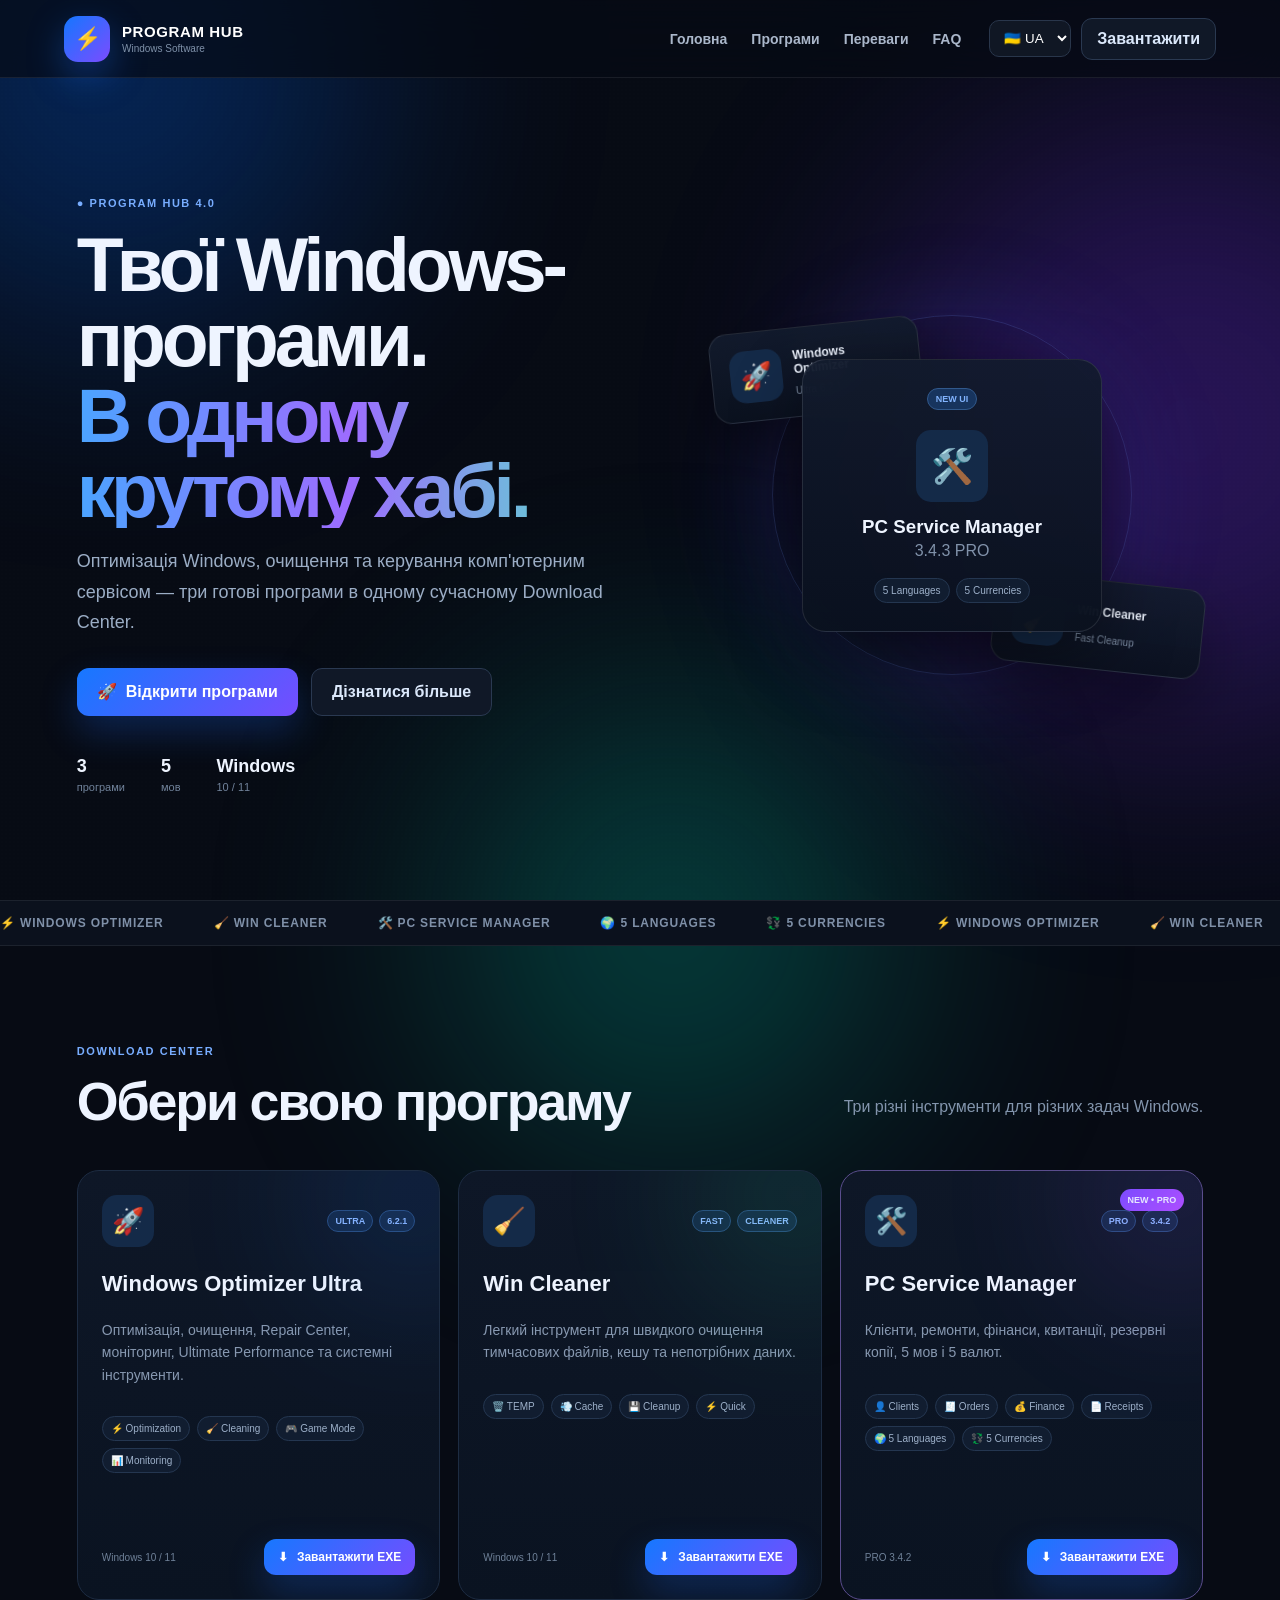
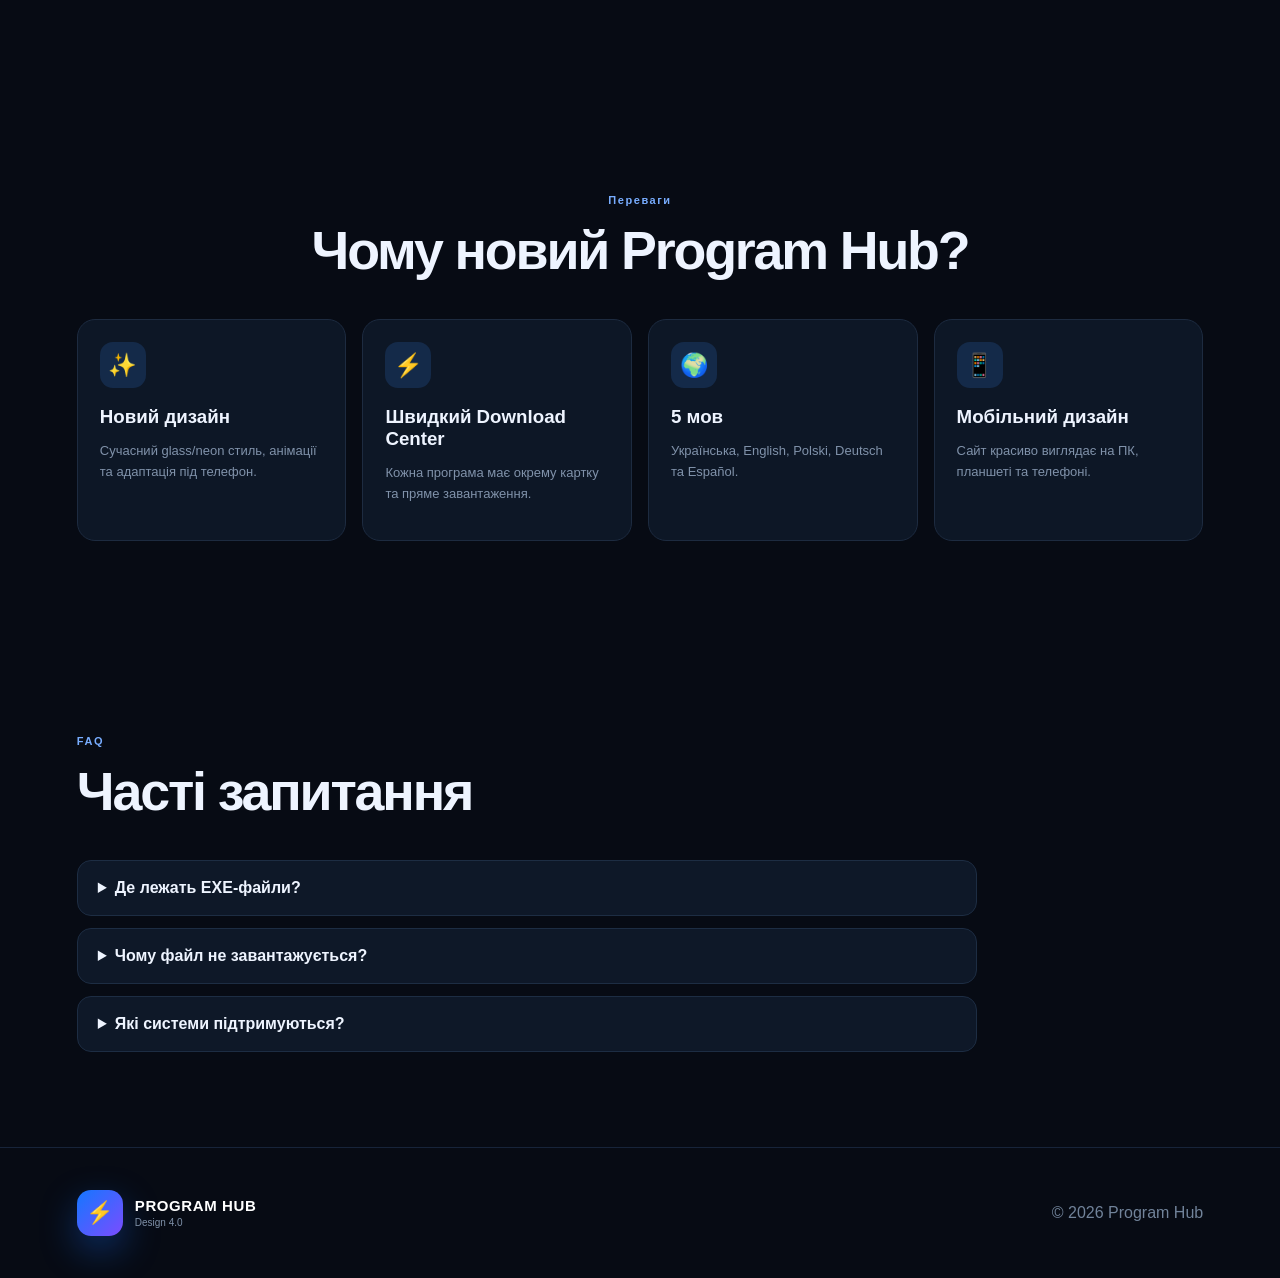
==== commit 1772dd3e: "Update version from 3.4.3 to 3.4.2 in index.html" ====
--- a/index.html
+++ b/index.html
@@ -515,7 +515,7 @@
                             </span>
 
                             <span>
-                                3.4.3
+                                3.4.2
                             </span>
 
                         </div>
@@ -567,7 +567,7 @@
                     <div class="card-footer">
 
                         <span>
-                            PRO 3.4.3
+                            PRO 3.4.2
                         </span>
 
 
@@ -576,13 +576,13 @@
 
                         У GitHub повинен лежати файл:
 
-                        PC_Service_Manager_3.4.3_PRO.exe
+                        PC_Service_Manager_3.4.2_PRO.exe
                         -->
 
                         <a
-                            href="./PC_Service_Manager_3.4.3_PRO.exe"
+                            href="./PC_Service_Manager_3.4.2_PRO.exe"
                             class="download-btn"
-                            download="PC_Service_Manager_3.4.3_PRO.exe"
+                            download="PC_Service_Manager_3.4.2_PRO.exe"
                         >
                             ⬇
 
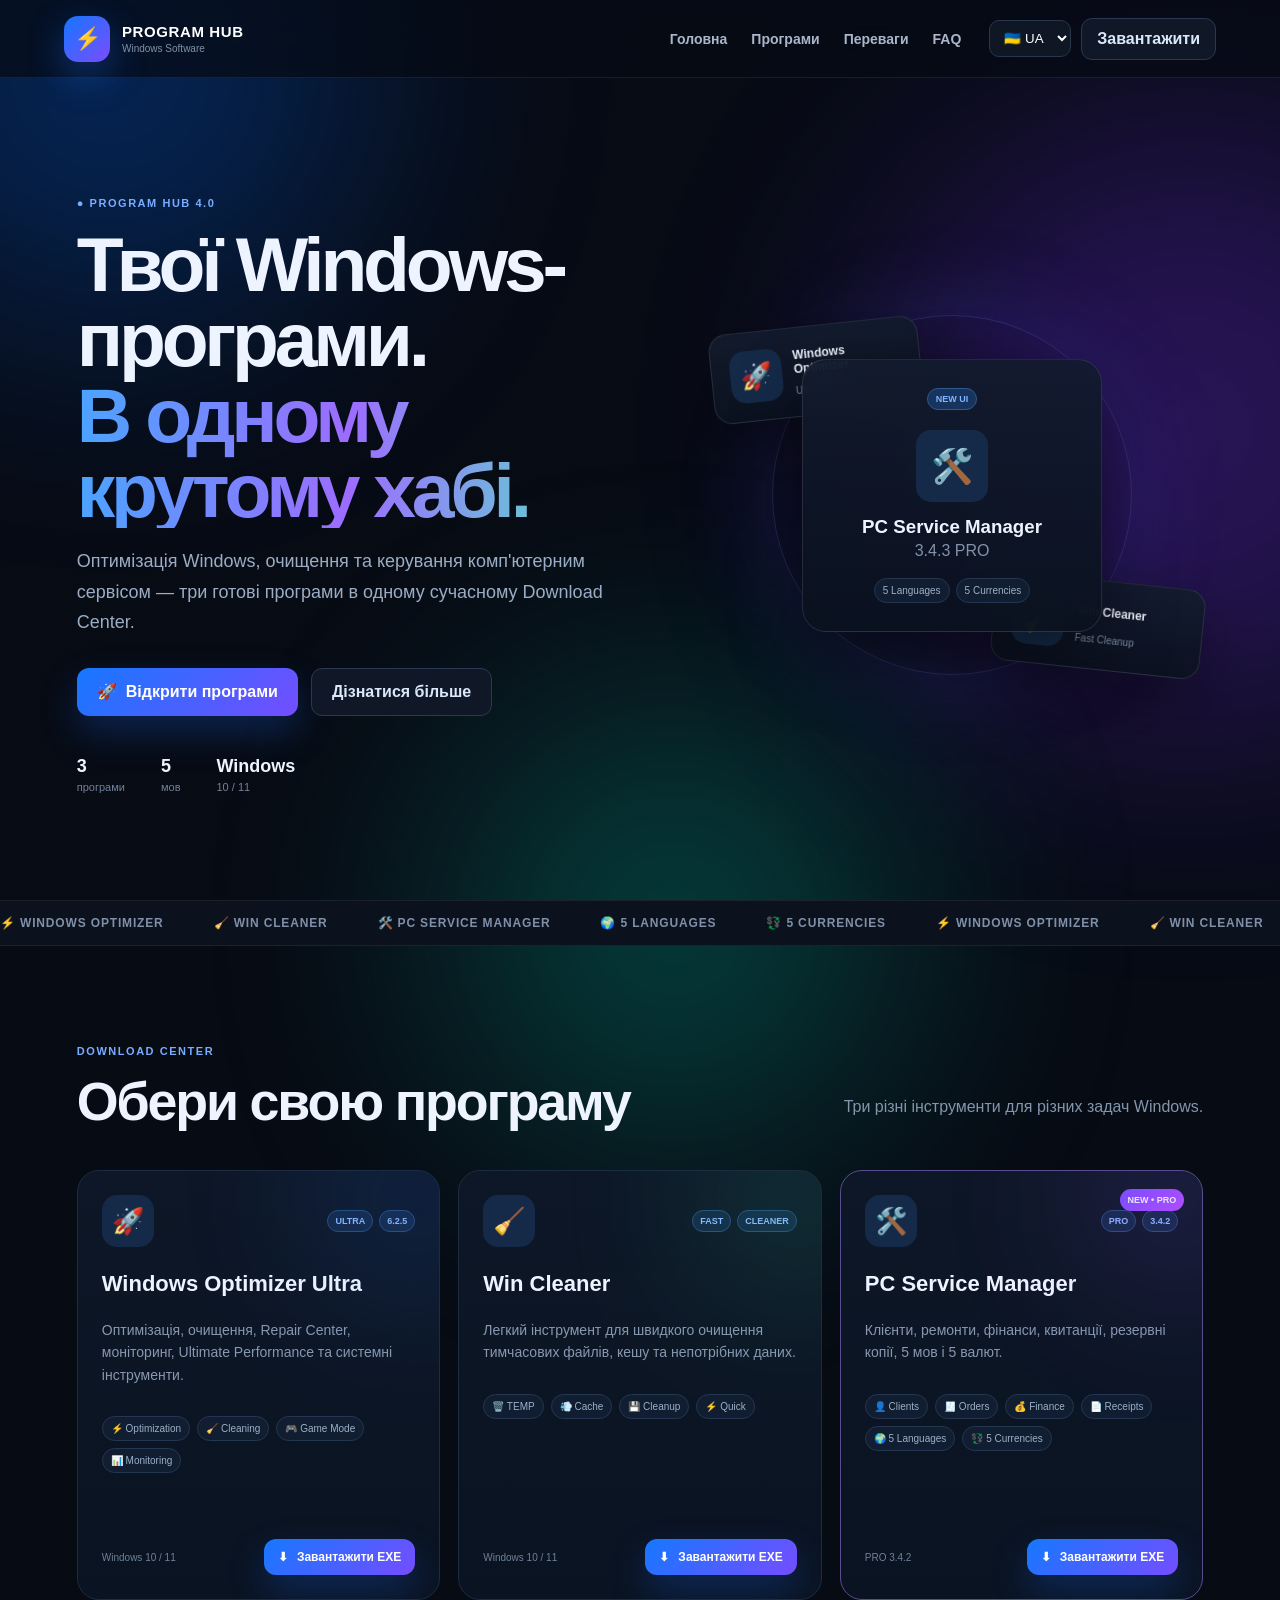
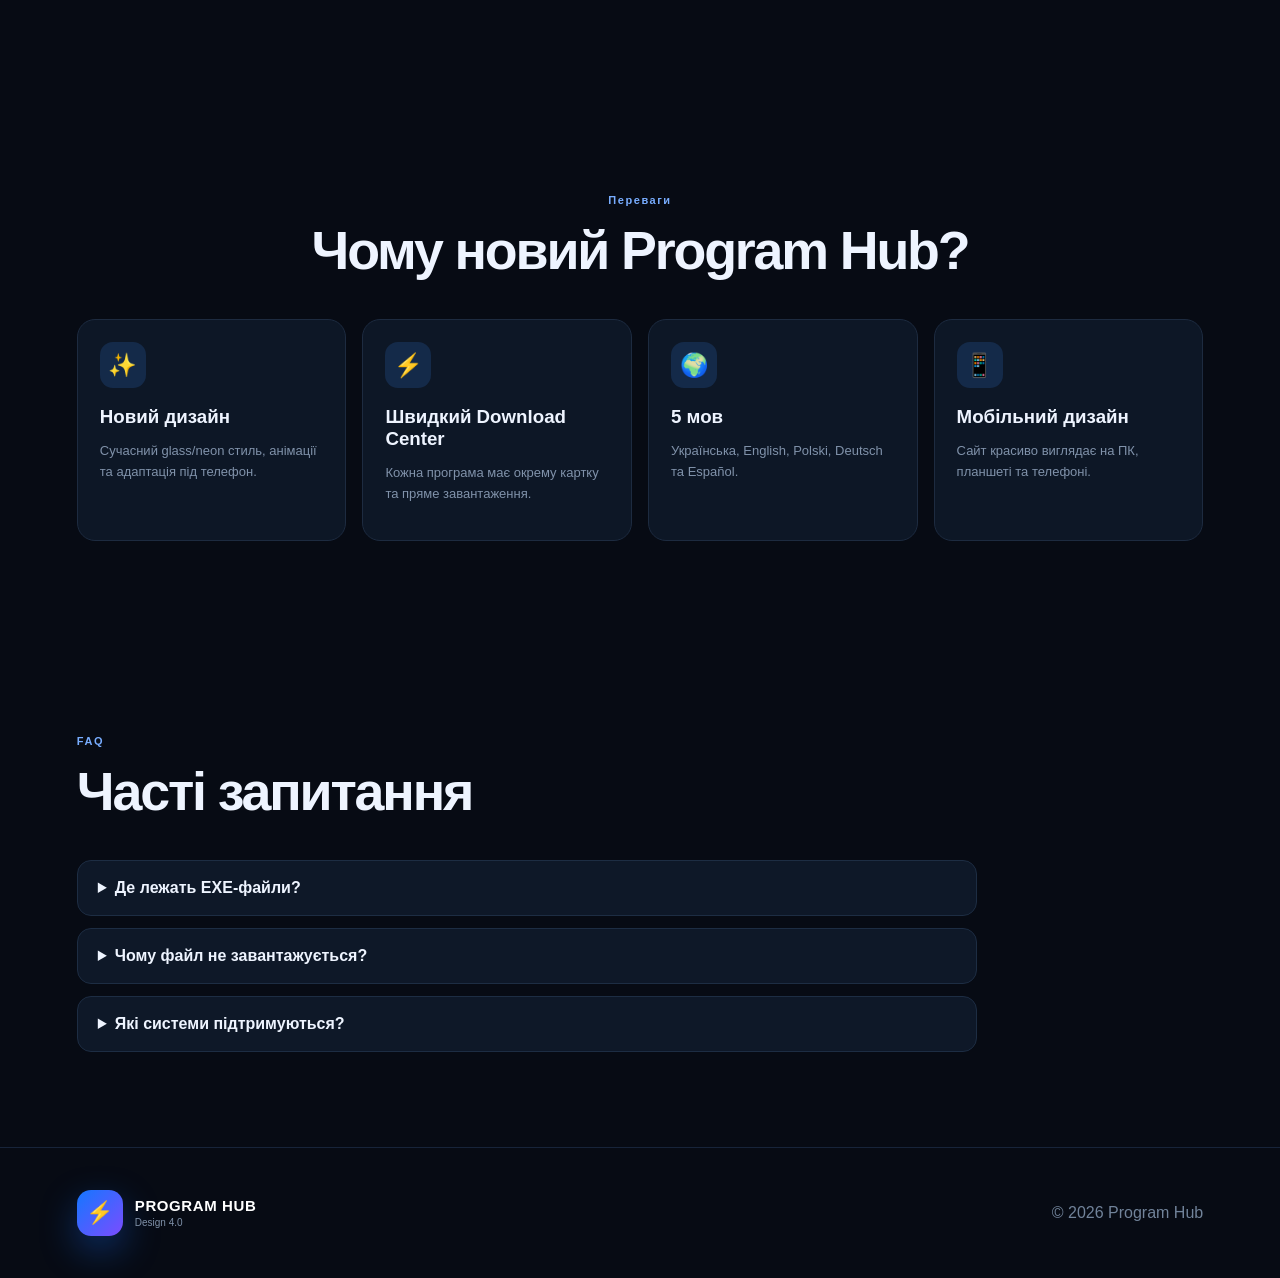
==== commit e9cbd169: "Update version number from 6.2.1 to 6.2.5" ====
--- a/index.html
+++ b/index.html
@@ -334,7 +334,7 @@
                             </span>
 
                             <span>
-                                6.2.1
+                                6.2.5
                             </span>
 
                         </div>
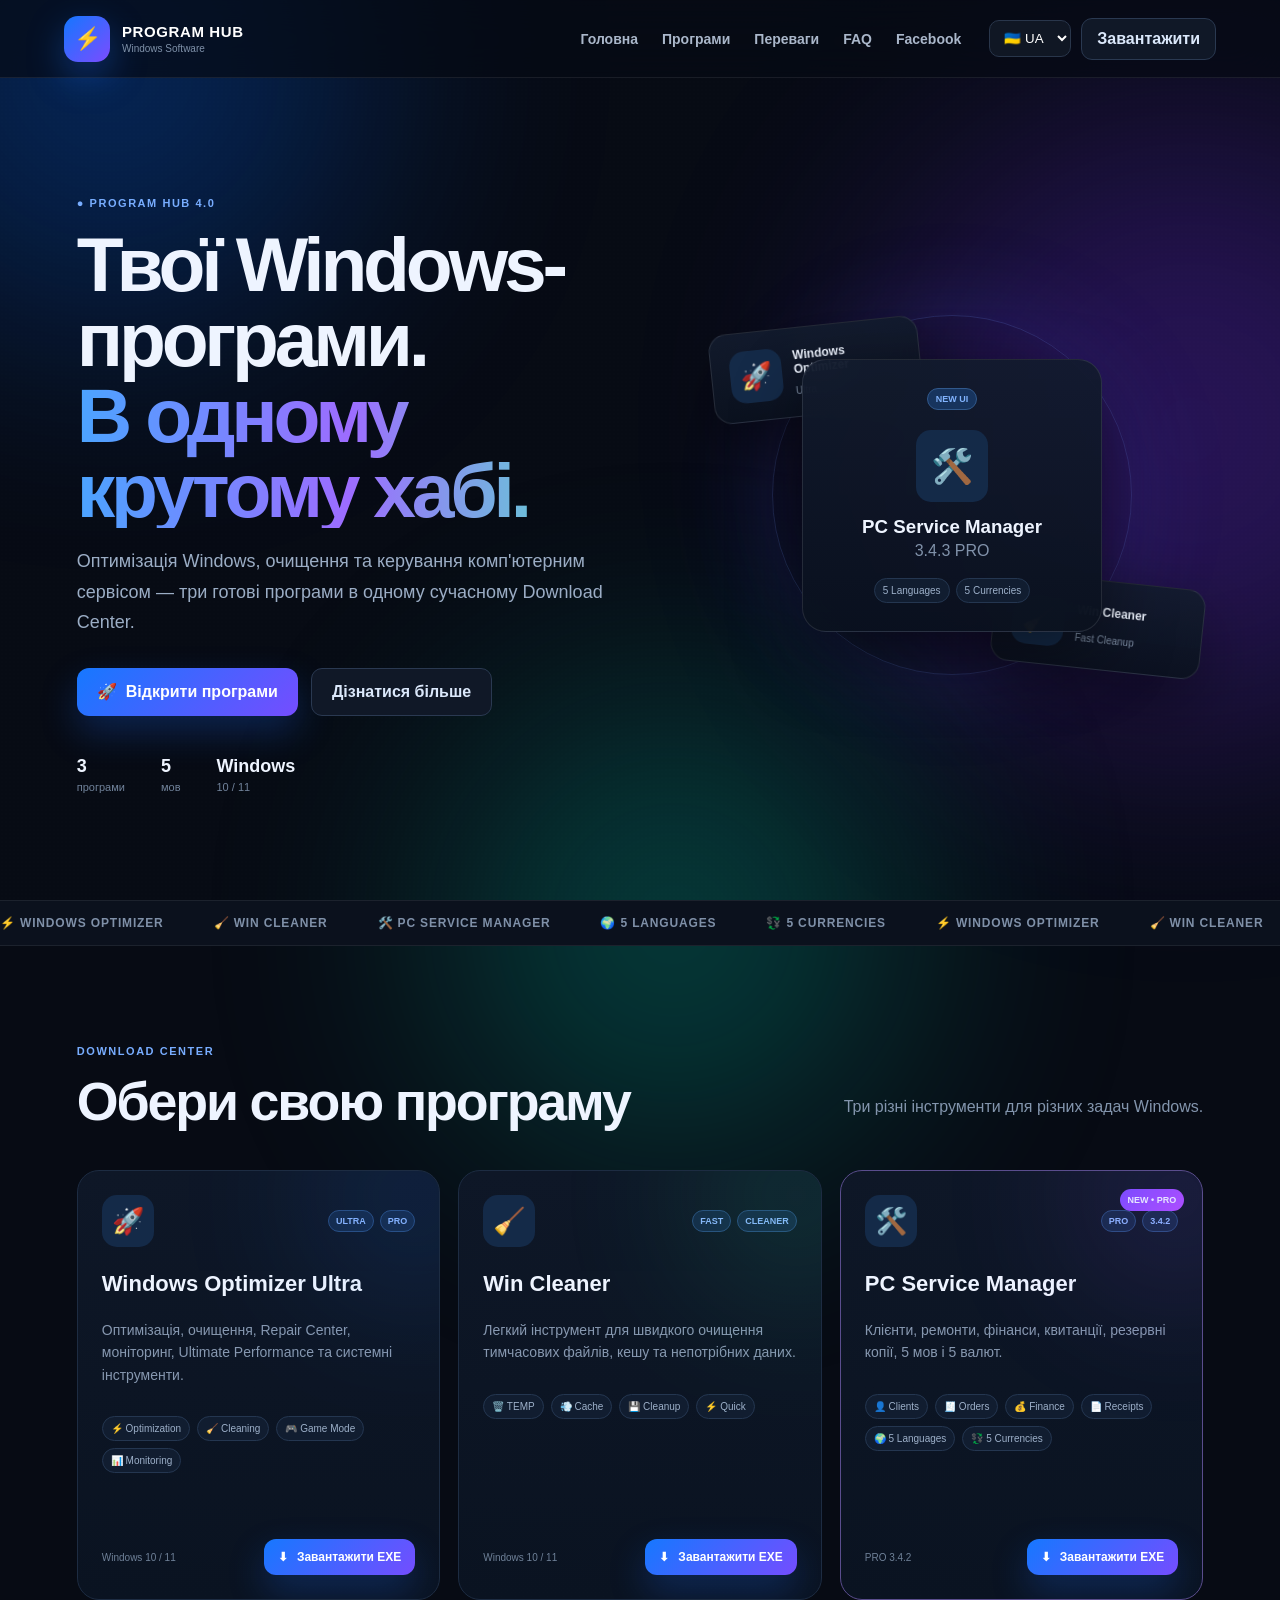
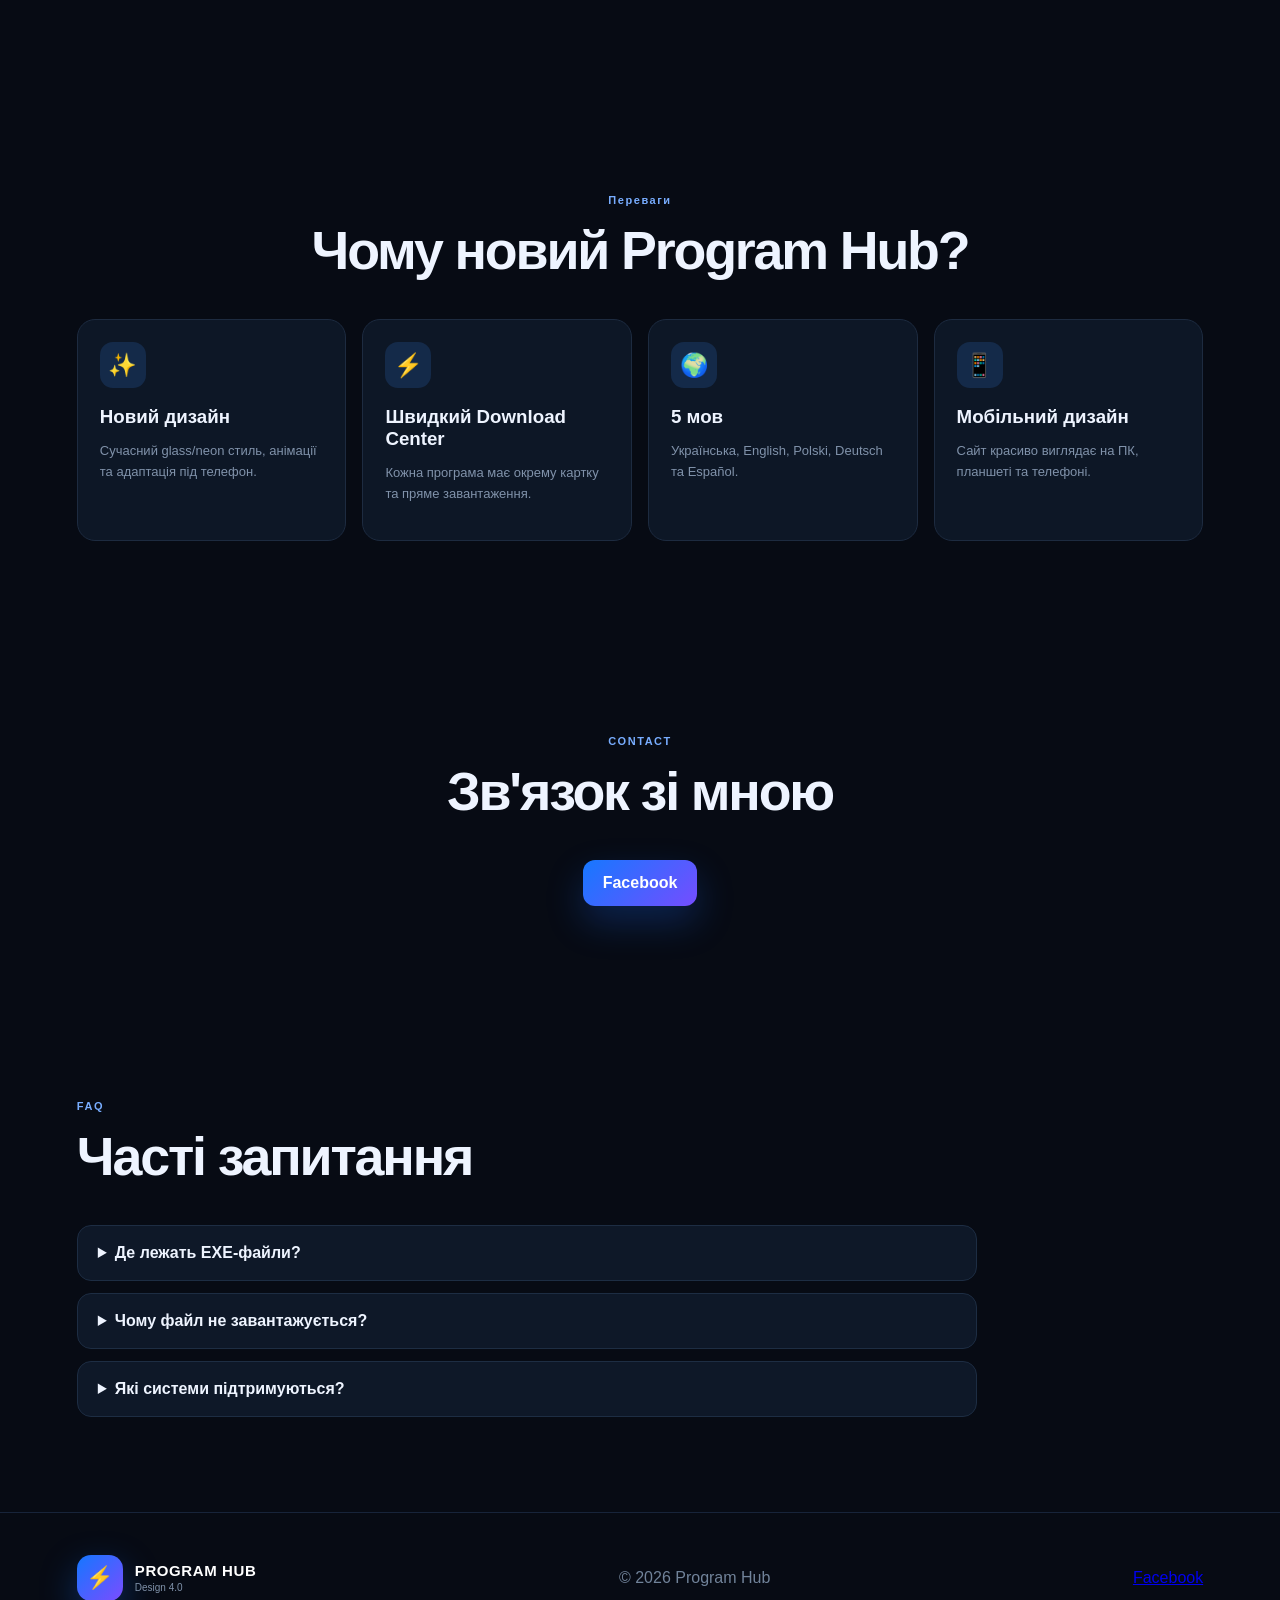
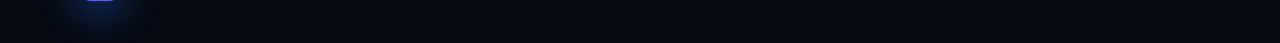
==== commit c28b2dd9: "Add Facebook link to contact and footer sections Added Facebook link in the contact section and foot" ====
--- a/index.html
+++ b/index.html
@@ -23,7 +23,6 @@
     <div class="aurora aurora-2"></div>
     <div class="aurora aurora-3"></div>
 
-
     <!-- HEADER -->
     <header class="topbar">
 
@@ -43,7 +42,6 @@
 
         </a>
 
-
         <nav class="nav">
 
             <a href="#home" data-i18n="home">
@@ -62,8 +60,15 @@
                 FAQ
             </a>
 
+            <a
+                href="https://www.facebook.com/profile.php?id=100089226251498"
+                target="_blank"
+                rel="noopener noreferrer"
+            >
+                Facebook
+            </a>
+
         </nav>
-
 
         <div class="top-actions">
 
@@ -103,7 +108,6 @@
                     ● PROGRAM HUB 4.0
                 </div>
 
-
                 <h1>
 
                     <span data-i18n="hero1">
@@ -119,14 +123,12 @@
 
                 </h1>
 
-
                 <p data-i18n="heroText">
                     Оптимізація Windows, очищення та керування
                     комп'ютерним сервісом — три готові програми
                     в одному сучасному Download Center.
                 </p>
 
-
                 <div class="hero-actions">
 
                     <a
@@ -134,11 +136,11 @@
                         href="#apps"
                     >
                         🚀
+
                         <span data-i18n="openApps">
                             Відкрити програми
                         </span>
                     </a>
-
 
                     <a
                         class="secondary-btn"
@@ -150,7 +152,6 @@
 
                 </div>
 
-
                 <div class="hero-meta">
 
                     <div>
@@ -161,7 +162,6 @@
                         </span>
                     </div>
 
-
                     <div>
                         <strong>5</strong>
 
@@ -169,7 +169,6 @@
                             мов
                         </span>
                     </div>
-
 
                     <div>
                         <strong>Windows</strong>
@@ -202,7 +201,6 @@
                         3.4.3 PRO
                     </p>
 
-
                     <div class="mini-pills">
 
                         <span>
@@ -229,7 +227,7 @@
                     </strong>
 
                     <span>
-                        Ultra 6.2.1
+                        Ultra
                     </span>
 
                 </div>
@@ -250,7 +248,6 @@
                     </span>
 
                 </div>
-
 
                 <div class="glow-ring"></div>
 
@@ -299,7 +296,6 @@
 
                 </div>
 
-
                 <p data-i18n="appsIntro">
                     Три різні інструменти
                     для різних задач Windows.
@@ -311,14 +307,10 @@
             <div class="app-grid">
 
 
-                <!-- ========================= -->
                 <!-- WINDOWS OPTIMIZER -->
-                <!-- ========================= -->
-
                 <article class="app-card optimizer-card">
 
                     <div class="card-glow"></div>
-
 
                     <div class="card-header">
 
@@ -326,7 +318,6 @@
                             🚀
                         </div>
 
-
                         <div class="badges">
 
                             <span>
@@ -334,18 +325,16 @@
                             </span>
 
                             <span>
-                                6.2.5
+                                PRO
                             </span>
 
                         </div>
 
                     </div>
-
 
                     <h3>
                         Windows Optimizer Ultra
                     </h3>
-
 
                     <p data-i18n="optimizerText">
                         Оптимізація, очищення,
@@ -354,7 +343,6 @@
                         та системні інструменти.
                     </p>
 
-
                     <div class="feature-pills">
 
                         <span>
@@ -375,16 +363,20 @@
 
                     </div>
 
-
                     <div class="card-footer">
 
                         <span>
                             Windows 10 / 11
                         </span>
 
+                        <!--
+                            ВАЖЛИВО:
+                            якщо EXE називається інакше,
+                            зміни href нижче.
+                        -->
 
                         <a
-                            href="Windows_Optimizer_Ultra_6_2_1.exe"
+                            href="Windows_Optimizer_Ultra.exe"
                             class="download-btn"
                             download
                         >
@@ -400,14 +392,10 @@
                 </article>
 
 
-                <!-- ========================= -->
                 <!-- WIN CLEANER -->
-                <!-- ========================= -->
-
                 <article class="app-card cleaner-card">
 
                     <div class="card-glow"></div>
-
 
                     <div class="card-header">
 
@@ -415,7 +403,6 @@
                             🧹
                         </div>
 
-
                         <div class="badges">
 
                             <span>
@@ -430,11 +417,9 @@
 
                     </div>
 
-
                     <h3>
                         Win Cleaner
                     </h3>
-
 
                     <p data-i18n="cleanerText">
                         Легкий інструмент для
@@ -442,7 +427,6 @@
                         файлів, кешу та непотрібних даних.
                     </p>
 
-
                     <div class="feature-pills">
 
                         <span>
@@ -463,13 +447,11 @@
 
                     </div>
 
-
                     <div class="card-footer">
 
                         <span>
                             Windows 10 / 11
                         </span>
-
 
                         <a
                             href="win_cleaner.exe"
@@ -488,10 +470,7 @@
                 </article>
 
 
-                <!-- ========================= -->
                 <!-- PC SERVICE MANAGER -->
-                <!-- ========================= -->
-
                 <article class="app-card service-card featured">
 
                     <div class="featured-ribbon">
@@ -499,7 +478,6 @@
                     </div>
 
                     <div class="card-glow"></div>
-
 
                     <div class="card-header">
 
@@ -507,7 +485,6 @@
                             🛠️
                         </div>
 
-
                         <div class="badges">
 
                             <span>
@@ -522,11 +499,9 @@
 
                     </div>
 
-
                     <h3>
                         PC Service Manager
                     </h3>
-
 
                     <p data-i18n="serviceText">
                         Клієнти, ремонти, фінанси,
@@ -534,7 +509,6 @@
                         5 мов і 5 валют.
                     </p>
 
-
                     <div class="feature-pills">
 
                         <span>
@@ -563,21 +537,11 @@
 
                     </div>
 
-
                     <div class="card-footer">
 
                         <span>
                             PRO 3.4.2
                         </span>
-
-
-                        <!--
-                        ВАЖЛИВО!
-
-                        У GitHub повинен лежати файл:
-
-                        PC_Service_Manager_3.4.2_PRO.exe
-                        -->
 
                         <a
                             href="./PC_Service_Manager_3.4.2_PRO.exe"
@@ -625,7 +589,6 @@
 
             <div class="why-grid">
 
-
                 <article>
 
                     <div class="why-icon">
@@ -697,6 +660,41 @@
 
                 </article>
 
+            </div>
+
+        </section>
+
+
+        <!-- CONTACT / FACEBOOK -->
+        <section id="contact" class="section reveal">
+
+            <div class="section-head centered">
+
+                <div>
+
+                    <span class="eyebrow">
+                        CONTACT
+                    </span>
+
+                    <h2>
+                        Зв'язок зі мною
+                    </h2>
+
+                </div>
+
+            </div>
+
+
+            <div style="text-align:center;">
+
+                <a
+                    href="https://www.facebook.com/profile.php?id=100089226251498"
+                    target="_blank"
+                    rel="noopener noreferrer"
+                    class="primary-btn"
+                >
+                    Facebook
+                </a>
 
             </div>
 
@@ -724,7 +722,6 @@
 
 
             <div class="faq-list">
-
 
                 <details>
 
@@ -767,7 +764,6 @@
 
                 </details>
 
-
             </div>
 
         </section>
@@ -803,6 +799,16 @@
             © 2026 Program Hub
         </p>
 
+
+        <a
+            href="https://www.facebook.com/profile.php?id=100089226251498"
+            target="_blank"
+            rel="noopener noreferrer"
+            class="facebook-btn"
+        >
+            Facebook
+        </a>
+
     </footer>
 
 
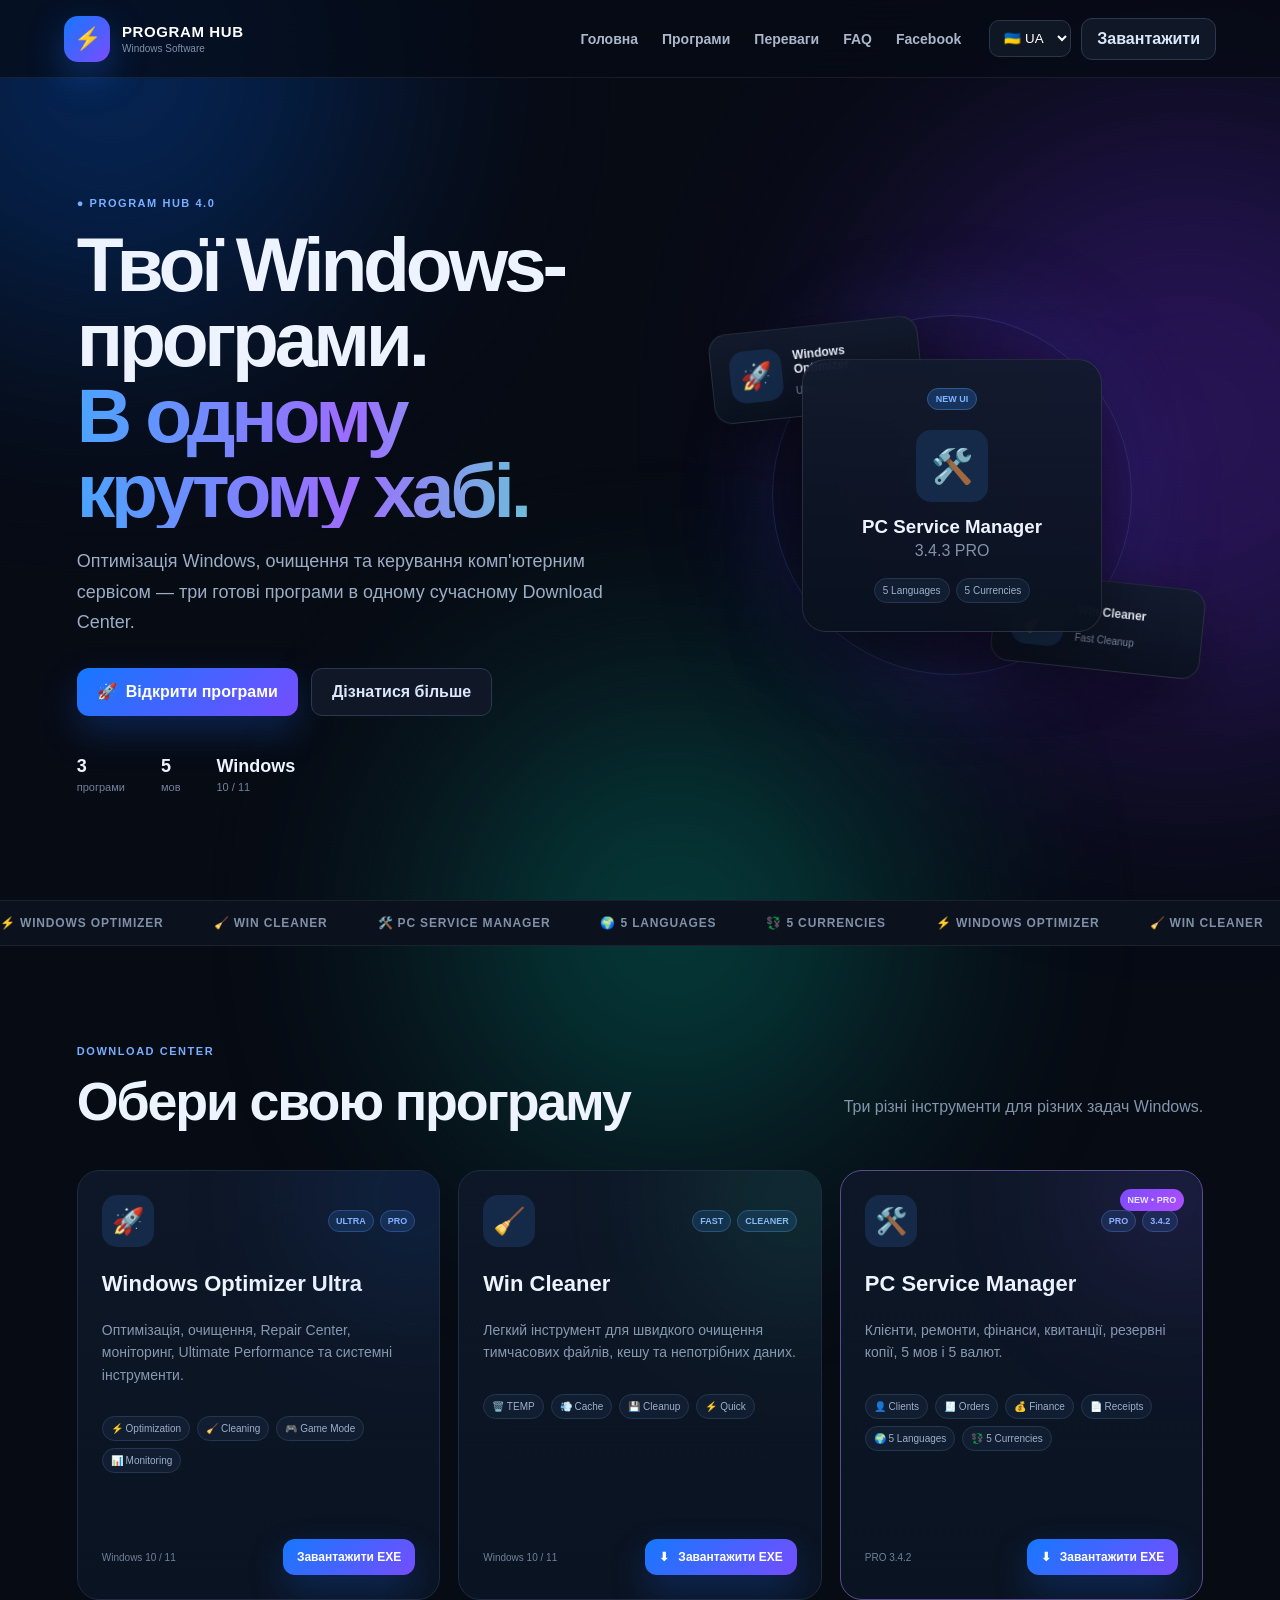
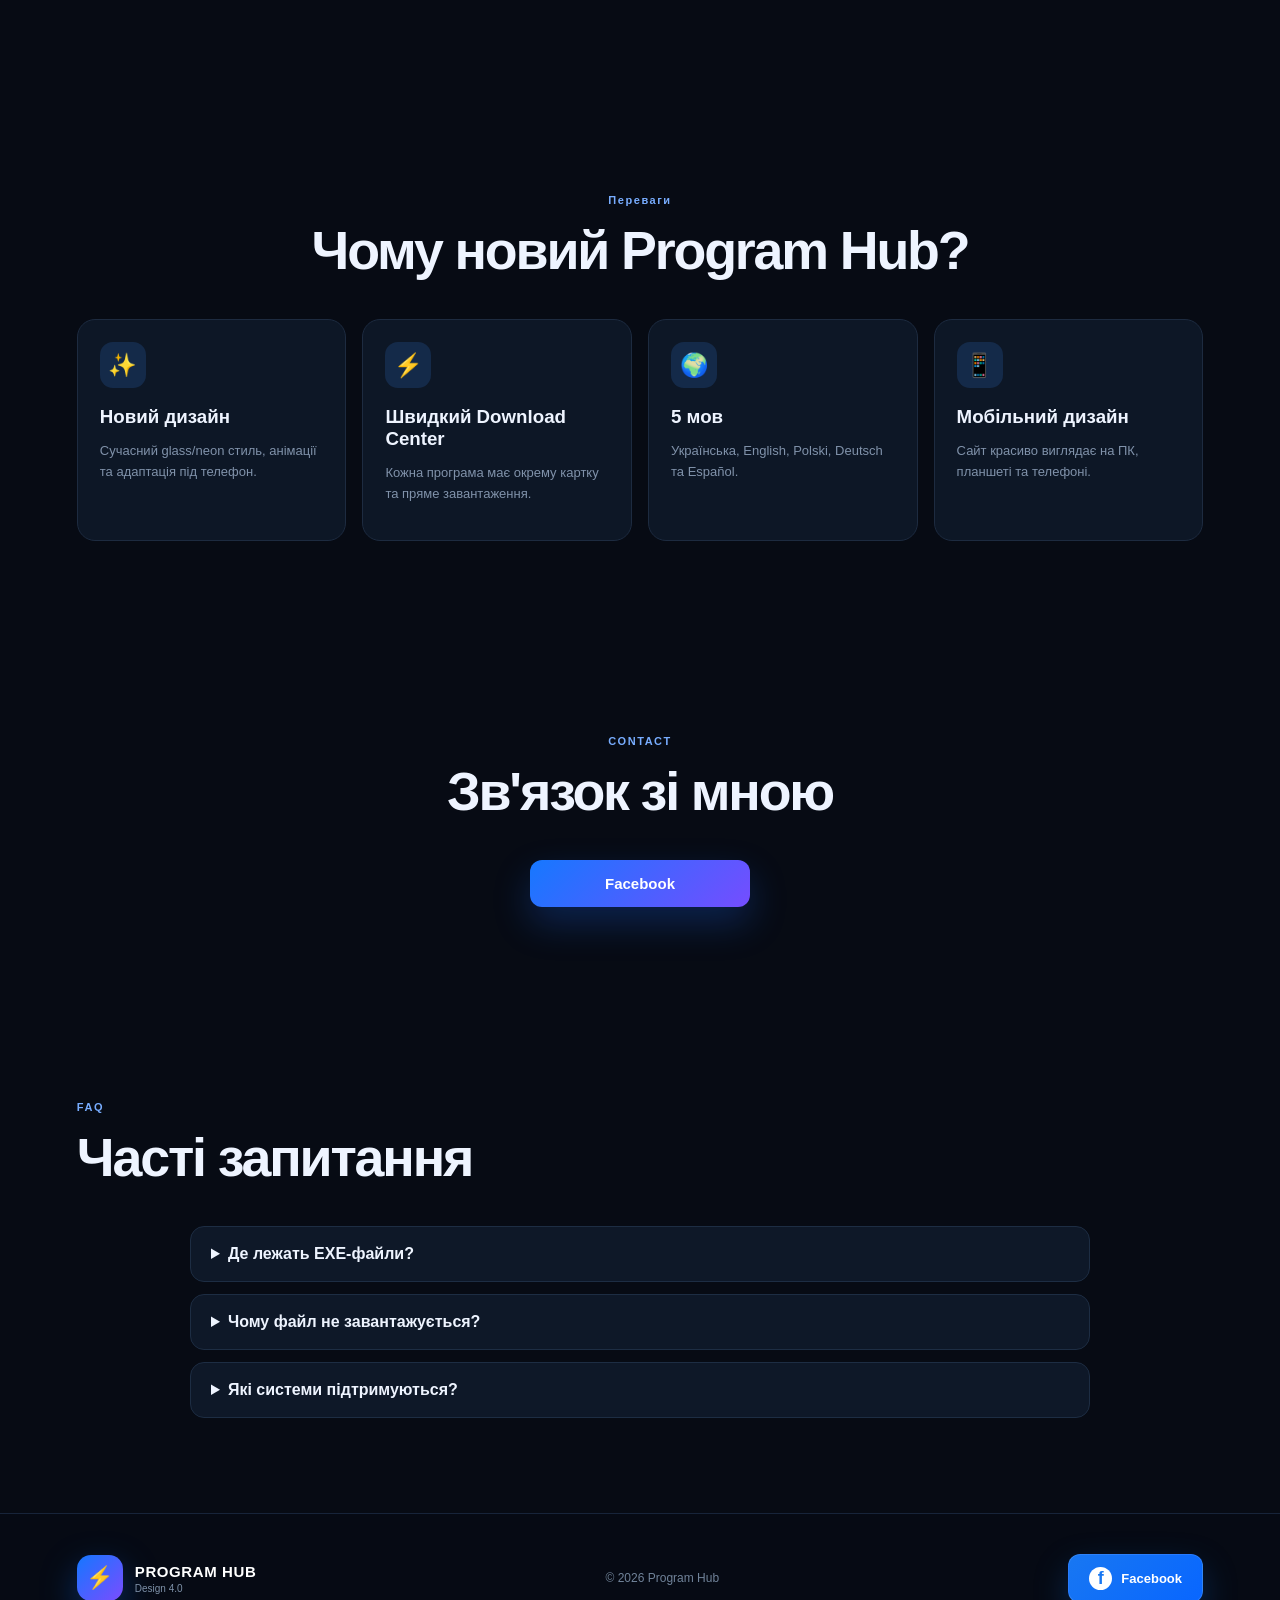
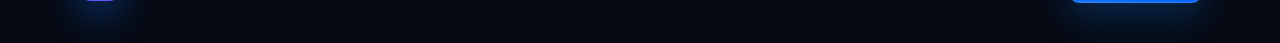
==== commit fbb813dd: "Update download link for Windows Optimizer" ====
--- a/index.html
+++ b/index.html
@@ -375,12 +375,11 @@
                             зміни href нижче.
                         -->
 
-                        <a
-                            href="Windows_Optimizer_Ultra.exe"
-                            class="download-btn"
-                            download
-                        >
-                            ⬇
+                 <a
+    href="./Windows_Optimizer_Ultra_6_2_1.exe"
+    class="download-btn"
+    download="Windows_Optimizer_Ultra_6_2_1.exe"
+>
 
                             <span data-i18n="downloadExe">
                                 Завантажити EXE
--- a/style.css
+++ b/style.css
@@ -1 +1,1539 @@
-*{box-sizing:border-box}html{scroll-behavior:smooth}body{margin:0;background:#070b14;color:#eef4ff;font-family:Inter,Segoe UI,Arial,sans-serif;overflow-x:hidden}.noise{position:fixed;inset:0;pointer-events:none;z-index:-2;background-image:radial-gradient(rgba(255,255,255,.035) 1px,transparent 1px);background-size:4px 4px;opacity:.22}.aurora{position:fixed;border-radius:50%;filter:blur(130px);opacity:.28;z-index:-3}.aurora-1{width:520px;height:520px;background:#006aff;top:-190px;left:-150px}.aurora-2{width:620px;height:620px;background:#7b2cff;right:-220px;top:120px}.aurora-3{width:450px;height:450px;background:#00c6a7;left:35%;bottom:-250px}.topbar{height:78px;position:sticky;top:0;z-index:50;display:flex;align-items:center;gap:28px;padding:0 5vw;background:rgba(7,11,20,.7);backdrop-filter:blur(20px);border-bottom:1px solid rgba(255,255,255,.08);transition:.2s}.topbar.scrolled{box-shadow:0 16px 40px rgba(0,0,0,.3)}.brand{display:flex;align-items:center;gap:12px;color:#fff;text-decoration:none}.brand-mark{width:46px;height:46px;border-radius:14px;display:grid;place-items:center;background:linear-gradient(135deg,#1477ff,#7b4cff);box-shadow:0 14px 36px rgba(22,112,255,.35);font-size:22px}.brand strong,.brand span{display:block}.brand strong{font-size:15px;letter-spacing:.04em}.brand span{font-size:10px;color:#7f91a9;margin-top:3px}.nav{margin-left:auto;display:flex;gap:24px}.nav a{color:#aab7ca;text-decoration:none;font-size:14px;font-weight:700}.nav a:hover{color:#fff}.top-actions{display:flex;align-items:center;gap:10px}.language-select{background:#101724;color:#fff;border:1px solid #29364b;border-radius:10px;padding:9px 10px}.ghost-btn,.secondary-btn{border:1px solid #2a3951;background:#101827;color:#dbe8fb;text-decoration:none;border-radius:11px;padding:11px 15px;font-weight:800}.hero{min-height:calc(100vh - 78px);display:grid;grid-template-columns:1.04fr .96fr;gap:80px;align-items:center;padding:82px 6vw 70px}.eyebrow{font-size:11px;font-weight:900;letter-spacing:.14em;color:#78adff}.hero h1{font-size:clamp(48px,6vw,86px);line-height:.98;letter-spacing:-.055em;margin:18px 0}.hero h1 span{display:block}.gradient-title{background:linear-gradient(90deg,#4ba4ff,#9d6cff,#55e7c8);background-clip:text;-webkit-background-clip:text;color:transparent}.hero-copy>p{max-width:720px;color:#9badc5;font-size:18px;line-height:1.7}.hero-actions{display:flex;gap:13px;flex-wrap:wrap;margin-top:30px}.primary-btn,.download-btn{display:inline-flex;align-items:center;justify-content:center;gap:9px;text-decoration:none;color:#fff;font-weight:850;background:linear-gradient(135deg,#1678ff,#754dff);border-radius:12px;padding:14px 20px;box-shadow:0 16px 36px rgba(28,108,255,.25);transition:.2s}.primary-btn:hover,.download-btn:hover{transform:translateY(-2px);box-shadow:0 18px 42px rgba(28,108,255,.38)}.secondary-btn{padding:14px 20px}.hero-meta{display:flex;gap:36px;margin-top:40px}.hero-meta div{display:flex;flex-direction:column;gap:4px}.hero-meta strong{font-size:18px}.hero-meta span{font-size:11px;color:#71839b}.hero-stage{position:relative;height:520px;display:grid;place-items:center}.glow-ring{position:absolute;width:360px;height:360px;border-radius:50%;border:1px solid rgba(105,137,255,.22);box-shadow:0 0 100px rgba(75,88,255,.18),inset 0 0 70px rgba(78,84,255,.08)}.orbital-card{position:absolute;background:linear-gradient(180deg,rgba(18,27,45,.92),rgba(10,17,30,.95));border:1px solid rgba(255,255,255,.1);backdrop-filter:blur(18px);box-shadow:0 28px 70px rgba(0,0,0,.42)}.main-card{z-index:3;width:300px;padding:28px;border-radius:24px;text-align:center}.app-badge{display:inline-block;background:#17345e;color:#82b4ff;border:1px solid #31598c;font-size:9px;font-weight:900;padding:5px 8px;border-radius:999px}.app-icon{width:52px;height:52px;border-radius:15px;display:grid;place-items:center;background:#142a48;font-size:26px}.app-icon.xl{width:72px;height:72px;margin:20px auto 14px;font-size:34px}.main-card h3{margin:0 0 4px}.main-card p{margin:0;color:#8192aa}.mini-pills{display:flex;gap:6px;justify-content:center;flex-wrap:wrap;margin-top:18px}.mini-pills span,.feature-pills span{font-size:10px;color:#9db0c9;background:#111d30;border:1px solid #243650;padding:6px 8px;border-radius:999px}.small-card{z-index:2;width:210px;padding:18px;border-radius:18px;display:grid;grid-template-columns:auto 1fr;gap:4px 12px;align-items:center}.small-card .app-icon{grid-row:1/3}.small-card strong{font-size:12px}.small-card span{font-size:10px;color:#8192a8}.card-left{left:2%;top:90px;transform:rotate(-6deg)}.card-right{right:0;bottom:85px;transform:rotate(6deg)}.ticker{overflow:hidden;border-top:1px solid rgba(255,255,255,.07);border-bottom:1px solid rgba(255,255,255,.07);background:#0b111d}.ticker-track{display:flex;gap:50px;width:max-content;padding:15px 0;animation:ticker 24s linear infinite;color:#7f90a8;font-size:12px;font-weight:800;letter-spacing:.07em}@keyframes ticker{to{transform:translateX(-50%)}}.section{padding:95px 6vw}.section-head{display:flex;justify-content:space-between;gap:30px;align-items:end;margin-bottom:38px}.section-head.centered{justify-content:center;text-align:center}.section-head h2{font-size:clamp(36px,4.2vw,54px);letter-spacing:-.04em;margin:11px 0 0}.section-head p{max-width:440px;color:#8395ad}.app-grid{display:grid;grid-template-columns:repeat(3,1fr);gap:18px}.app-card{position:relative;overflow:hidden;background:linear-gradient(180deg,#0e1727,#0a1321);border:1px solid #1d2c42;border-radius:22px;padding:24px;min-height:430px;display:flex;flex-direction:column;transition:.25s}.app-card:hover{transform:translateY(-6px);border-color:#365a88;box-shadow:0 28px 65px rgba(0,0,0,.28)}.card-glow{position:absolute;width:190px;height:190px;border-radius:50%;filter:blur(80px);opacity:.18;right:-70px;top:-70px;background:#247cff}.cleaner-card .card-glow{background:#29d99b}.service-card .card-glow{background:#8a55ff}.featured{border-color:#5a4d8d}.featured-ribbon{position:absolute;right:18px;top:18px;background:linear-gradient(135deg,#7b4cff,#b14dff);font-size:9px;font-weight:900;padding:6px 8px;border-radius:999px}.card-header{display:flex;justify-content:space-between;align-items:center}.badges{display:flex;gap:6px}.badges span{font-size:9px;font-weight:900;color:#8db7ff;background:#142846;border:1px solid #294c7d;padding:5px 7px;border-radius:999px}.app-card h3{font-size:22px;margin:24px 0 8px}.app-card>p{color:#8798b0;line-height:1.6;font-size:14px}.feature-pills{display:flex;gap:7px;flex-wrap:wrap;margin-top:16px}.card-footer{display:flex;justify-content:space-between;align-items:center;gap:12px;margin-top:auto;padding-top:24px}.card-footer>span{font-size:10px;color:#6f8198}.download-btn{padding:11px 14px;font-size:12px}.why-grid{display:grid;grid-template-columns:repeat(4,1fr);gap:16px}.why-grid article{background:#0d1726;border:1px solid #1d2b40;border-radius:18px;padding:22px}.why-icon{width:46px;height:46px;border-radius:13px;background:#142a49;display:grid;place-items:center;font-size:23px}.why-grid h3{margin:18px 0 8px}.why-grid p{color:#8092aa;font-size:13px;line-height:1.6}.faq-list{display:grid;gap:12px;max-width:900px}.faq-list details{background:#0e1828;border:1px solid #1d2d43;border-radius:14px;padding:18px 20px}.faq-list summary{cursor:pointer;font-weight:800}.faq-list p{color:#8293aa;line-height:1.6}footer{display:flex;justify-content:space-between;align-items:center;padding:40px 6vw;border-top:1px solid #17243a;color:#71839a}.reveal{opacity:0;transform:translateY(24px);transition:.7s}.reveal.visible{opacity:1;transform:none}@media(max-width:1050px){.nav{display:none}.hero{grid-template-columns:1fr}.hero-stage{height:460px}.app-grid{grid-template-columns:1fr 1fr}.service-card{grid-column:1/-1}.why-grid{grid-template-columns:1fr 1fr}}@media(max-width:680px){.topbar{padding:0 18px}.brand strong{font-size:12px}.ghost-btn{display:none}.hero,.section{padding-left:20px;padding-right:20px}.hero h1{font-size:48px}.hero-meta{gap:18px}.hero-stage{height:400px}.main-card{width:245px}.small-card{width:170px}.card-left{left:-10px}.card-right{right:-10px}.app-grid,.why-grid{grid-template-columns:1fr}.service-card{grid-column:auto}.section-head{display:block}.section-head p{margin-top:12px}.card-footer{align-items:flex-start;flex-direction:column}.download-btn{width:100%}footer{flex-direction:column;gap:20px;align-items:flex-start}}
+/* =========================================================
+   PROGRAM HUB 4.0
+   FULL STYLE.CSS
+   ========================================================= */
+
+* {
+    box-sizing: border-box;
+}
+
+html {
+    scroll-behavior: smooth;
+}
+
+body {
+    margin: 0;
+    background: #070b14;
+    color: #eef4ff;
+    font-family: Inter, "Segoe UI", Arial, sans-serif;
+    overflow-x: hidden;
+}
+
+/* =========================================================
+   BACKGROUND
+   ========================================================= */
+
+.noise {
+    position: fixed;
+    inset: 0;
+    pointer-events: none;
+    z-index: -2;
+
+    background-image:
+        radial-gradient(
+            rgba(255, 255, 255, 0.035) 1px,
+            transparent 1px
+        );
+
+    background-size: 4px 4px;
+    opacity: 0.22;
+}
+
+.aurora {
+    position: fixed;
+    border-radius: 50%;
+    filter: blur(130px);
+    opacity: 0.28;
+    z-index: -3;
+    pointer-events: none;
+}
+
+.aurora-1 {
+    width: 520px;
+    height: 520px;
+    background: #006aff;
+    top: -190px;
+    left: -150px;
+}
+
+.aurora-2 {
+    width: 620px;
+    height: 620px;
+    background: #7b2cff;
+    right: -220px;
+    top: 120px;
+}
+
+.aurora-3 {
+    width: 450px;
+    height: 450px;
+    background: #00c6a7;
+    left: 35%;
+    bottom: -250px;
+}
+
+/* =========================================================
+   HEADER
+   ========================================================= */
+
+.topbar {
+    height: 78px;
+
+    position: sticky;
+    top: 0;
+    z-index: 50;
+
+    display: flex;
+    align-items: center;
+    gap: 28px;
+
+    padding: 0 5vw;
+
+    background: rgba(7, 11, 20, 0.7);
+    backdrop-filter: blur(20px);
+
+    border-bottom: 1px solid rgba(255, 255, 255, 0.08);
+
+    transition: 0.2s;
+}
+
+.topbar.scrolled {
+    box-shadow: 0 16px 40px rgba(0, 0, 0, 0.3);
+}
+
+/* =========================================================
+   LOGO
+   ========================================================= */
+
+.brand {
+    display: flex;
+    align-items: center;
+    gap: 12px;
+
+    color: #fff;
+    text-decoration: none;
+}
+
+.brand-mark {
+    width: 46px;
+    height: 46px;
+
+    border-radius: 14px;
+
+    display: grid;
+    place-items: center;
+
+    background:
+        linear-gradient(
+            135deg,
+            #1477ff,
+            #7b4cff
+        );
+
+    box-shadow:
+        0 14px 36px rgba(22, 112, 255, 0.35);
+
+    font-size: 22px;
+}
+
+.brand strong,
+.brand span {
+    display: block;
+}
+
+.brand strong {
+    font-size: 15px;
+    letter-spacing: 0.04em;
+}
+
+.brand span {
+    font-size: 10px;
+    color: #7f91a9;
+    margin-top: 3px;
+}
+
+/* =========================================================
+   NAVIGATION
+   ========================================================= */
+
+.nav {
+    margin-left: auto;
+
+    display: flex;
+    align-items: center;
+
+    gap: 24px;
+}
+
+.nav a {
+    position: relative;
+
+    color: #aab7ca;
+
+    text-decoration: none;
+
+    font-size: 14px;
+    font-weight: 700;
+
+    transition: 0.2s;
+}
+
+.nav a::after {
+    content: "";
+
+    position: absolute;
+
+    left: 0;
+    right: 0;
+    bottom: -8px;
+
+    height: 2px;
+
+    background:
+        linear-gradient(
+            90deg,
+            #1678ff,
+            #754dff
+        );
+
+    transform: scaleX(0);
+
+    transition: transform 0.2s;
+}
+
+.nav a:hover {
+    color: #fff;
+}
+
+.nav a:hover::after {
+    transform: scaleX(1);
+}
+
+/* =========================================================
+   TOP ACTIONS
+   ========================================================= */
+
+.top-actions {
+    display: flex;
+    align-items: center;
+    gap: 10px;
+}
+
+.language-select {
+    background: #101724;
+    color: #fff;
+
+    border: 1px solid #29364b;
+    border-radius: 10px;
+
+    padding: 9px 10px;
+
+    outline: none;
+
+    cursor: pointer;
+}
+
+.language-select:hover {
+    border-color: #41618e;
+}
+
+.ghost-btn,
+.secondary-btn {
+    border: 1px solid #2a3951;
+
+    background: #101827;
+    color: #dbe8fb;
+
+    text-decoration: none;
+
+    border-radius: 11px;
+
+    padding: 11px 15px;
+
+    font-weight: 800;
+
+    transition: 0.2s;
+}
+
+.ghost-btn:hover,
+.secondary-btn:hover {
+    background: #162238;
+    border-color: #3c5679;
+
+    transform: translateY(-2px);
+}
+
+/* =========================================================
+   HERO
+   ========================================================= */
+
+.hero {
+    min-height: calc(100vh - 78px);
+
+    display: grid;
+
+    grid-template-columns:
+        1.04fr
+        0.96fr;
+
+    gap: 80px;
+
+    align-items: center;
+
+    padding:
+        82px
+        6vw
+        70px;
+}
+
+.eyebrow {
+    font-size: 11px;
+    font-weight: 900;
+
+    letter-spacing: 0.14em;
+
+    color: #78adff;
+}
+
+.hero h1 {
+    font-size: clamp(
+        48px,
+        6vw,
+        86px
+    );
+
+    line-height: 0.98;
+
+    letter-spacing: -0.055em;
+
+    margin: 18px 0;
+}
+
+.hero h1 span {
+    display: block;
+}
+
+.gradient-title {
+    background:
+        linear-gradient(
+            90deg,
+            #4ba4ff,
+            #9d6cff,
+            #55e7c8
+        );
+
+    background-clip: text;
+    -webkit-background-clip: text;
+
+    color: transparent;
+}
+
+.hero-copy > p {
+    max-width: 720px;
+
+    color: #9badc5;
+
+    font-size: 18px;
+    line-height: 1.7;
+}
+
+/* =========================================================
+   HERO BUTTONS
+   ========================================================= */
+
+.hero-actions {
+    display: flex;
+
+    gap: 13px;
+
+    flex-wrap: wrap;
+
+    margin-top: 30px;
+}
+
+.primary-btn,
+.download-btn {
+    display: inline-flex;
+
+    align-items: center;
+    justify-content: center;
+
+    gap: 9px;
+
+    text-decoration: none;
+
+    color: #fff;
+
+    font-weight: 850;
+
+    background:
+        linear-gradient(
+            135deg,
+            #1678ff,
+            #754dff
+        );
+
+    border-radius: 12px;
+
+    padding: 14px 20px;
+
+    box-shadow:
+        0 16px 36px rgba(28, 108, 255, 0.25);
+
+    transition:
+        transform 0.2s,
+        box-shadow 0.2s,
+        filter 0.2s;
+}
+
+.primary-btn:hover,
+.download-btn:hover {
+    transform: translateY(-2px);
+
+    box-shadow:
+        0 18px 42px rgba(28, 108, 255, 0.38);
+
+    filter: brightness(1.08);
+}
+
+.primary-btn:active,
+.download-btn:active {
+    transform: translateY(0);
+}
+
+.secondary-btn {
+    padding: 14px 20px;
+}
+
+/* =========================================================
+   HERO META
+   ========================================================= */
+
+.hero-meta {
+    display: flex;
+
+    gap: 36px;
+
+    margin-top: 40px;
+}
+
+.hero-meta div {
+    display: flex;
+
+    flex-direction: column;
+
+    gap: 4px;
+}
+
+.hero-meta strong {
+    font-size: 18px;
+}
+
+.hero-meta span {
+    font-size: 11px;
+
+    color: #71839b;
+}
+
+/* =========================================================
+   HERO VISUAL
+   ========================================================= */
+
+.hero-stage {
+    position: relative;
+
+    height: 520px;
+
+    display: grid;
+
+    place-items: center;
+}
+
+.glow-ring {
+    position: absolute;
+
+    width: 360px;
+    height: 360px;
+
+    border-radius: 50%;
+
+    border:
+        1px solid rgba(105, 137, 255, 0.22);
+
+    box-shadow:
+        0 0 100px rgba(75, 88, 255, 0.18),
+        inset 0 0 70px rgba(78, 84, 255, 0.08);
+
+    animation:
+        ringPulse 4s ease-in-out infinite;
+}
+
+@keyframes ringPulse {
+
+    0%,
+    100% {
+        transform: scale(1);
+        opacity: 0.75;
+    }
+
+    50% {
+        transform: scale(1.05);
+        opacity: 1;
+    }
+}
+
+/* =========================================================
+   ORBITAL CARDS
+   ========================================================= */
+
+.orbital-card {
+    position: absolute;
+
+    background:
+        linear-gradient(
+            180deg,
+            rgba(18, 27, 45, 0.92),
+            rgba(10, 17, 30, 0.95)
+        );
+
+    border:
+        1px solid rgba(255, 255, 255, 0.1);
+
+    backdrop-filter: blur(18px);
+
+    box-shadow:
+        0 28px 70px rgba(0, 0, 0, 0.42);
+}
+
+.main-card {
+    z-index: 3;
+
+    width: 300px;
+
+    padding: 28px;
+
+    border-radius: 24px;
+
+    text-align: center;
+
+    animation:
+        floatMain 5s ease-in-out infinite;
+}
+
+@keyframes floatMain {
+
+    0%,
+    100% {
+        transform: translateY(0);
+    }
+
+    50% {
+        transform: translateY(-10px);
+    }
+}
+
+.app-badge {
+    display: inline-block;
+
+    background: #17345e;
+    color: #82b4ff;
+
+    border: 1px solid #31598c;
+
+    font-size: 9px;
+    font-weight: 900;
+
+    padding: 5px 8px;
+
+    border-radius: 999px;
+}
+
+/* =========================================================
+   APP ICON
+   ========================================================= */
+
+.app-icon {
+    width: 52px;
+    height: 52px;
+
+    border-radius: 15px;
+
+    display: grid;
+
+    place-items: center;
+
+    background: #142a48;
+
+    font-size: 26px;
+}
+
+.app-icon.xl {
+    width: 72px;
+    height: 72px;
+
+    margin:
+        20px
+        auto
+        14px;
+
+    font-size: 34px;
+}
+
+.main-card h3 {
+    margin: 0 0 4px;
+}
+
+.main-card p {
+    margin: 0;
+
+    color: #8192aa;
+}
+
+/* =========================================================
+   PILLS
+   ========================================================= */
+
+.mini-pills {
+    display: flex;
+
+    gap: 6px;
+
+    justify-content: center;
+
+    flex-wrap: wrap;
+
+    margin-top: 18px;
+}
+
+.mini-pills span,
+.feature-pills span {
+    font-size: 10px;
+
+    color: #9db0c9;
+
+    background: #111d30;
+
+    border:
+        1px solid #243650;
+
+    padding: 6px 8px;
+
+    border-radius: 999px;
+}
+
+/* =========================================================
+   SMALL HERO CARDS
+   ========================================================= */
+
+.small-card {
+    z-index: 2;
+
+    width: 210px;
+
+    padding: 18px;
+
+    border-radius: 18px;
+
+    display: grid;
+
+    grid-template-columns:
+        auto
+        1fr;
+
+    gap:
+        4px
+        12px;
+
+    align-items: center;
+}
+
+.small-card .app-icon {
+    grid-row: 1 / 3;
+}
+
+.small-card strong {
+    font-size: 12px;
+}
+
+.small-card span {
+    font-size: 10px;
+
+    color: #8192a8;
+}
+
+.card-left {
+    left: 2%;
+    top: 90px;
+
+    transform: rotate(-6deg);
+}
+
+.card-right {
+    right: 0;
+    bottom: 85px;
+
+    transform: rotate(6deg);
+}
+
+/* =========================================================
+   TICKER
+   ========================================================= */
+
+.ticker {
+    overflow: hidden;
+
+    border-top:
+        1px solid rgba(255, 255, 255, 0.07);
+
+    border-bottom:
+        1px solid rgba(255, 255, 255, 0.07);
+
+    background: #0b111d;
+}
+
+.ticker-track {
+    display: flex;
+
+    gap: 50px;
+
+    width: max-content;
+
+    padding: 15px 0;
+
+    animation:
+        ticker 24s linear infinite;
+
+    color: #7f90a8;
+
+    font-size: 12px;
+    font-weight: 800;
+
+    letter-spacing: 0.07em;
+}
+
+@keyframes ticker {
+
+    to {
+        transform: translateX(-50%);
+    }
+
+}
+
+/* =========================================================
+   SECTIONS
+   ========================================================= */
+
+.section {
+    padding:
+        95px
+        6vw;
+}
+
+.section-head {
+    display: flex;
+
+    justify-content: space-between;
+
+    gap: 30px;
+
+    align-items: end;
+
+    margin-bottom: 38px;
+}
+
+.section-head.centered {
+    justify-content: center;
+
+    text-align: center;
+}
+
+.section-head h2 {
+    font-size:
+        clamp(
+            36px,
+            4.2vw,
+            54px
+        );
+
+    letter-spacing: -0.04em;
+
+    margin: 11px 0 0;
+}
+
+.section-head p {
+    max-width: 440px;
+
+    color: #8395ad;
+}
+
+/* =========================================================
+   APP GRID
+   ========================================================= */
+
+.app-grid {
+    display: grid;
+
+    grid-template-columns:
+        repeat(3, 1fr);
+
+    gap: 18px;
+}
+
+.app-card {
+    position: relative;
+
+    overflow: hidden;
+
+    background:
+        linear-gradient(
+            180deg,
+            #0e1727,
+            #0a1321
+        );
+
+    border:
+        1px solid #1d2c42;
+
+    border-radius: 22px;
+
+    padding: 24px;
+
+    min-height: 430px;
+
+    display: flex;
+
+    flex-direction: column;
+
+    transition:
+        transform 0.25s,
+        border-color 0.25s,
+        box-shadow 0.25s;
+}
+
+.app-card:hover {
+    transform: translateY(-6px);
+
+    border-color: #365a88;
+
+    box-shadow:
+        0 28px 65px rgba(0, 0, 0, 0.28);
+}
+
+/* =========================================================
+   CARD GLOW
+   ========================================================= */
+
+.card-glow {
+    position: absolute;
+
+    width: 190px;
+    height: 190px;
+
+    border-radius: 50%;
+
+    filter: blur(80px);
+
+    opacity: 0.18;
+
+    right: -70px;
+    top: -70px;
+
+    background: #247cff;
+
+    pointer-events: none;
+}
+
+.cleaner-card .card-glow {
+    background: #29d99b;
+}
+
+.service-card .card-glow {
+    background: #8a55ff;
+}
+
+.featured {
+    border-color: #5a4d8d;
+}
+
+.featured-ribbon {
+    position: absolute;
+
+    right: 18px;
+    top: 18px;
+
+    background:
+        linear-gradient(
+            135deg,
+            #7b4cff,
+            #b14dff
+        );
+
+    font-size: 9px;
+
+    font-weight: 900;
+
+    padding: 6px 8px;
+
+    border-radius: 999px;
+}
+
+/* =========================================================
+   CARD HEADER
+   ========================================================= */
+
+.card-header {
+    display: flex;
+
+    justify-content: space-between;
+
+    align-items: center;
+}
+
+.badges {
+    display: flex;
+
+    gap: 6px;
+}
+
+.badges span {
+    font-size: 9px;
+
+    font-weight: 900;
+
+    color: #8db7ff;
+
+    background: #142846;
+
+    border:
+        1px solid #294c7d;
+
+    padding: 5px 7px;
+
+    border-radius: 999px;
+}
+
+/* =========================================================
+   APP CARD CONTENT
+   ========================================================= */
+
+.app-card h3 {
+    font-size: 22px;
+
+    margin:
+        24px
+        0
+        8px;
+}
+
+.app-card > p {
+    color: #8798b0;
+
+    line-height: 1.6;
+
+    font-size: 14px;
+}
+
+.feature-pills {
+    display: flex;
+
+    gap: 7px;
+
+    flex-wrap: wrap;
+
+    margin-top: 16px;
+}
+
+/* =========================================================
+   CARD FOOTER
+   ========================================================= */
+
+.card-footer {
+    display: flex;
+
+    justify-content: space-between;
+
+    align-items: center;
+
+    gap: 12px;
+
+    margin-top: auto;
+
+    padding-top: 24px;
+}
+
+.card-footer > span {
+    font-size: 10px;
+
+    color: #6f8198;
+}
+
+.download-btn {
+    padding: 11px 14px;
+
+    font-size: 12px;
+}
+
+/* =========================================================
+   WHY SECTION
+   ========================================================= */
+
+.why-grid {
+    display: grid;
+
+    grid-template-columns:
+        repeat(4, 1fr);
+
+    gap: 16px;
+}
+
+.why-grid article {
+    background: #0d1726;
+
+    border:
+        1px solid #1d2b40;
+
+    border-radius: 18px;
+
+    padding: 22px;
+
+    transition:
+        transform 0.25s,
+        border-color 0.25s,
+        box-shadow 0.25s;
+}
+
+.why-grid article:hover {
+    transform: translateY(-5px);
+
+    border-color: #35557f;
+
+    box-shadow:
+        0 20px 50px rgba(0, 0, 0, 0.2);
+}
+
+.why-icon {
+    width: 46px;
+    height: 46px;
+
+    border-radius: 13px;
+
+    background: #142a49;
+
+    display: grid;
+
+    place-items: center;
+
+    font-size: 23px;
+}
+
+.why-grid h3 {
+    margin:
+        18px
+        0
+        8px;
+}
+
+.why-grid p {
+    color: #8092aa;
+
+    font-size: 13px;
+
+    line-height: 1.6;
+}
+
+/* =========================================================
+   CONTACT
+   ========================================================= */
+
+#contact {
+    text-align: center;
+}
+
+#contact .section-head {
+    justify-content: center;
+}
+
+#contact .primary-btn {
+    min-width: 220px;
+
+    font-size: 15px;
+
+    padding:
+        15px
+        25px;
+}
+
+/* =========================================================
+   FACEBOOK BUTTON
+   ========================================================= */
+
+.facebook-btn {
+    display: inline-flex;
+
+    align-items: center;
+    justify-content: center;
+
+    gap: 9px;
+
+    padding:
+        12px
+        20px;
+
+    color: #fff;
+
+    text-decoration: none;
+
+    font-size: 13px;
+
+    font-weight: 850;
+
+    background:
+        linear-gradient(
+            135deg,
+            #1877f2,
+            #0866ff
+        );
+
+    border:
+        1px solid rgba(255, 255, 255, 0.12);
+
+    border-radius: 12px;
+
+    box-shadow:
+        0 14px 35px rgba(24, 119, 242, 0.25);
+
+    transition:
+        transform 0.2s,
+        box-shadow 0.2s,
+        filter 0.2s;
+}
+
+.facebook-btn::before {
+    content: "f";
+
+    width: 23px;
+    height: 23px;
+
+    display: grid;
+    place-items: center;
+
+    border-radius: 50%;
+
+    background: #fff;
+
+    color: #1877f2;
+
+    font-family: Arial, sans-serif;
+
+    font-size: 18px;
+    font-weight: 900;
+}
+
+.facebook-btn:hover {
+    transform: translateY(-3px);
+
+    filter: brightness(1.12);
+
+    box-shadow:
+        0 18px 45px rgba(24, 119, 242, 0.4);
+}
+
+.facebook-btn:active {
+    transform: translateY(0);
+}
+
+/* =========================================================
+   FAQ
+   ========================================================= */
+
+.faq-list {
+    display: grid;
+
+    gap: 12px;
+
+    max-width: 900px;
+
+    margin: 0 auto;
+}
+
+.faq-list details {
+    background: #0e1828;
+
+    border:
+        1px solid #1d2d43;
+
+    border-radius: 14px;
+
+    padding:
+        18px
+        20px;
+
+    transition:
+        border-color 0.2s,
+        background 0.2s;
+}
+
+.faq-list details:hover {
+    border-color: #34537d;
+
+    background: #101c2e;
+}
+
+.faq-list details[open] {
+    border-color: #41679b;
+}
+
+.faq-list summary {
+    cursor: pointer;
+
+    font-weight: 800;
+
+    user-select: none;
+}
+
+.faq-list p {
+    color: #8293aa;
+
+    line-height: 1.6;
+}
+
+/* =========================================================
+   FOOTER
+   ========================================================= */
+
+footer {
+    display: flex;
+
+    justify-content: space-between;
+
+    align-items: center;
+
+    gap: 20px;
+
+    padding:
+        40px
+        6vw;
+
+    border-top:
+        1px solid #17243a;
+
+    color: #71839a;
+
+    background:
+        rgba(7, 11, 20, 0.55);
+}
+
+footer p {
+    margin: 0;
+
+    font-size: 12px;
+}
+
+footer .facebook-btn {
+    min-width: 135px;
+}
+
+/* =========================================================
+   REVEAL ANIMATION
+   ========================================================= */
+
+.reveal {
+    opacity: 0;
+
+    transform:
+        translateY(24px);
+
+    transition:
+        opacity 0.7s,
+        transform 0.7s;
+}
+
+.reveal.visible {
+    opacity: 1;
+
+    transform: none;
+}
+
+/* =========================================================
+   SCROLLBAR
+   ========================================================= */
+
+::-webkit-scrollbar {
+    width: 10px;
+}
+
+::-webkit-scrollbar-track {
+    background: #070b14;
+}
+
+::-webkit-scrollbar-thumb {
+    background:
+        linear-gradient(
+            #1678ff,
+            #754dff
+        );
+
+    border-radius: 20px;
+
+    border:
+        2px solid #070b14;
+}
+
+::-webkit-scrollbar-thumb:hover {
+    background:
+        linear-gradient(
+            #4594ff,
+            #916fff
+        );
+}
+
+/* =========================================================
+   TEXT SELECTION
+   ========================================================= */
+
+::selection {
+    background: #246bd8;
+
+    color: #fff;
+}
+
+/* =========================================================
+   TABLET
+   ========================================================= */
+
+@media (max-width: 1050px) {
+
+    .nav {
+        display: none;
+    }
+
+    .hero {
+        grid-template-columns: 1fr;
+
+        gap: 20px;
+    }
+
+    .hero-stage {
+        height: 460px;
+    }
+
+    .app-grid {
+        grid-template-columns:
+            1fr
+            1fr;
+    }
+
+    .service-card {
+        grid-column:
+            1 / -1;
+    }
+
+    .why-grid {
+        grid-template-columns:
+            1fr
+            1fr;
+    }
+}
+
+/* =========================================================
+   MOBILE
+   ========================================================= */
+
+@media (max-width: 680px) {
+
+    .topbar {
+        padding:
+            0
+            18px;
+
+        gap: 12px;
+    }
+
+    .brand strong {
+        font-size: 12px;
+    }
+
+    .brand span {
+        display: none;
+    }
+
+    .brand-mark {
+        width: 40px;
+        height: 40px;
+
+        border-radius: 12px;
+    }
+
+    .ghost-btn {
+        display: none;
+    }
+
+    .language-select {
+        padding:
+            8px
+            7px;
+    }
+
+    .hero,
+    .section {
+        padding-left: 20px;
+        padding-right: 20px;
+    }
+
+    .hero {
+        padding-top: 55px;
+    }
+
+    .hero h1 {
+        font-size: 48px;
+    }
+
+    .hero-copy > p {
+        font-size: 16px;
+    }
+
+    .hero-actions {
+        flex-direction: column;
+    }
+
+    .hero-actions .primary-btn,
+    .hero-actions .secondary-btn {
+        width: 100%;
+
+        text-align: center;
+    }
+
+    .hero-meta {
+        gap: 18px;
+
+        flex-wrap: wrap;
+    }
+
+    .hero-stage {
+        height: 400px;
+    }
+
+    .main-card {
+        width: 245px;
+    }
+
+    .small-card {
+        width: 170px;
+    }
+
+    .card-left {
+        left: -10px;
+    }
+
+    .card-right {
+        right: -10px;
+    }
+
+    .glow-ring {
+        width: 290px;
+        height: 290px;
+    }
+
+    .app-grid,
+    .why-grid {
+        grid-template-columns: 1fr;
+    }
+
+    .service-card {
+        grid-column: auto;
+    }
+
+    .section {
+        padding-top: 70px;
+        padding-bottom: 70px;
+    }
+
+    .section-head {
+        display: block;
+    }
+
+    .section-head p {
+        margin-top: 12px;
+    }
+
+    .section-head h2 {
+        font-size: 36px;
+    }
+
+    .card-footer {
+        align-items: flex-start;
+
+        flex-direction: column;
+    }
+
+    .download-btn {
+        width: 100%;
+    }
+
+    #contact .primary-btn {
+        width: 100%;
+    }
+
+    footer {
+        flex-direction: column;
+
+        gap: 20px;
+
+        align-items: flex-start;
+
+        padding:
+            35px
+            20px;
+    }
+
+    footer .facebook-btn {
+        width: 100%;
+    }
+}
+
+/* =========================================================
+   VERY SMALL PHONES
+   ========================================================= */
+
+@media (max-width: 420px) {
+
+    .hero h1 {
+        font-size: 39px;
+    }
+
+    .hero-stage {
+        height: 360px;
+    }
+
+    .main-card {
+        width: 220px;
+
+        padding: 22px;
+    }
+
+    .small-card {
+        width: 150px;
+
+        padding: 13px;
+    }
+
+    .small-card strong {
+        font-size: 10px;
+    }
+
+    .card-left {
+        top: 45px;
+    }
+
+    .card-right {
+        bottom: 45px;
+    }
+
+    .app-card {
+        padding: 20px;
+    }
+
+    .hero-meta strong {
+        font-size: 16px;
+    }
+}
